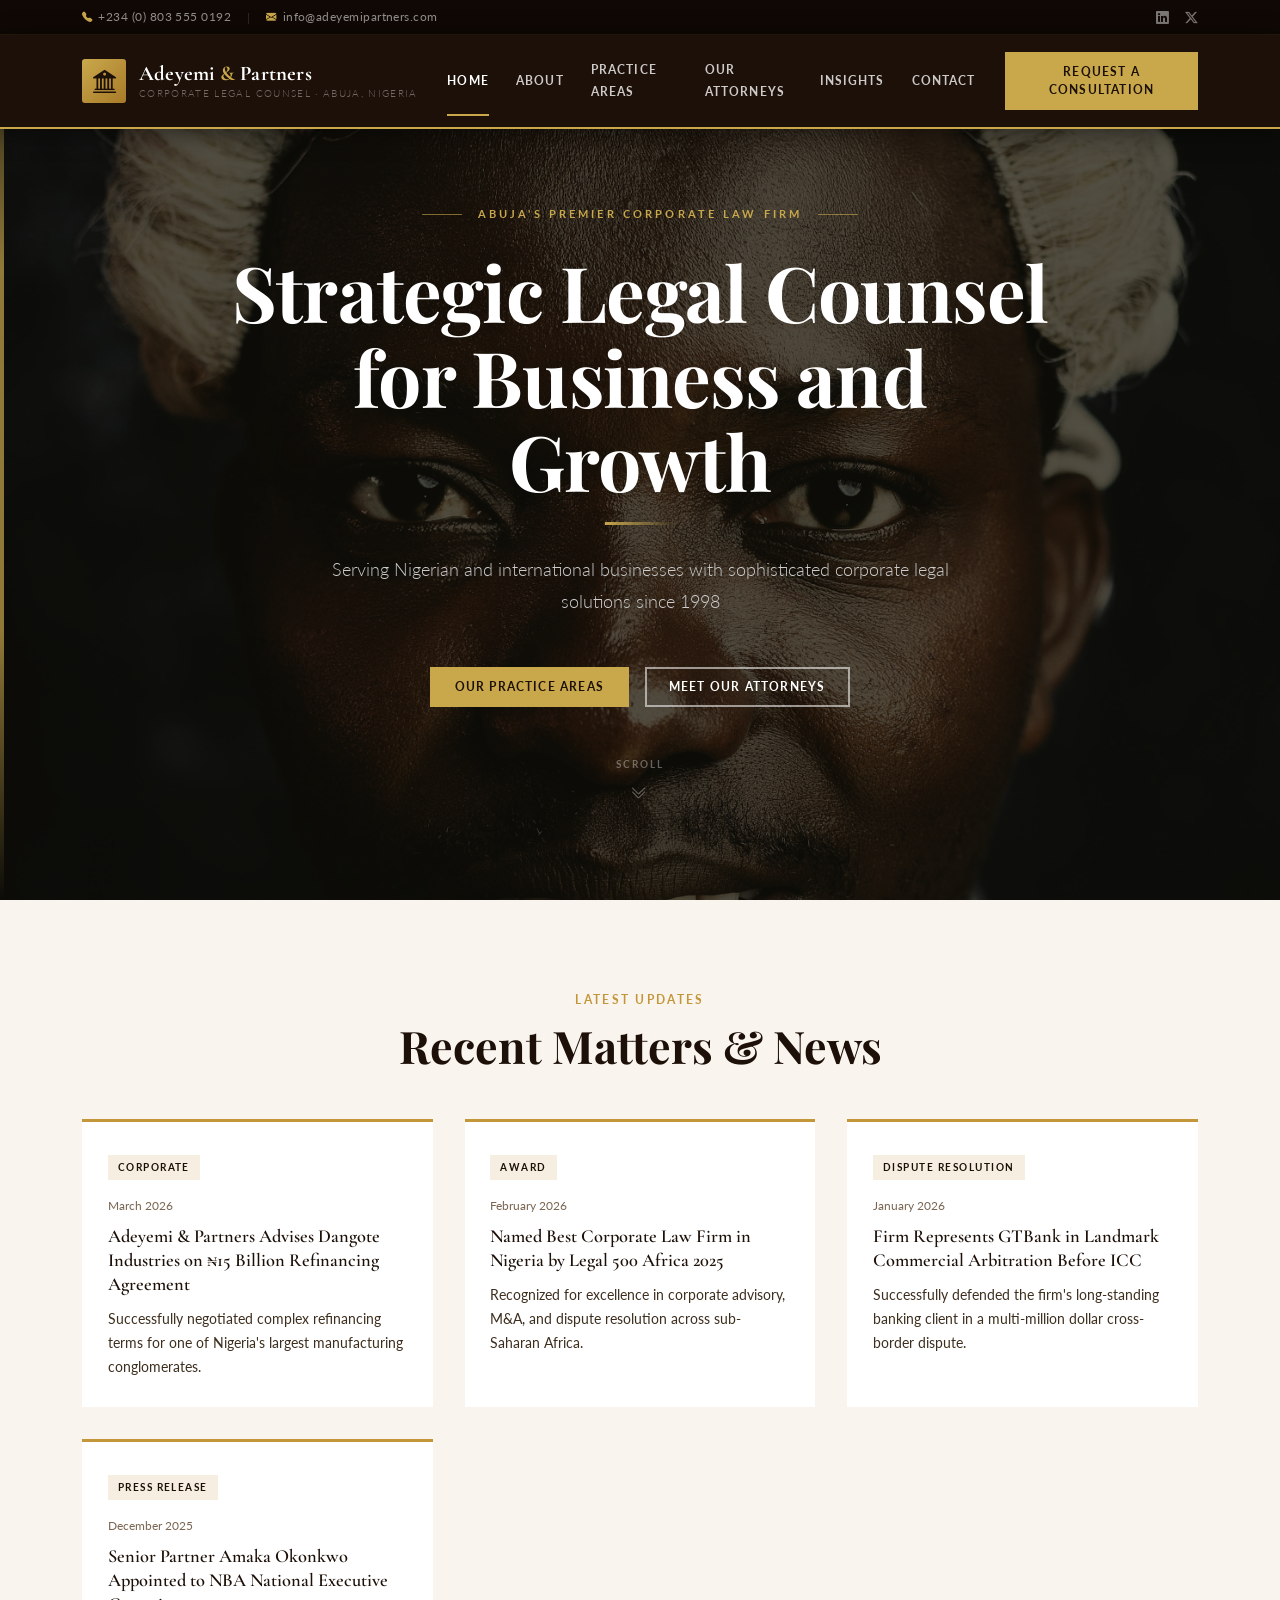
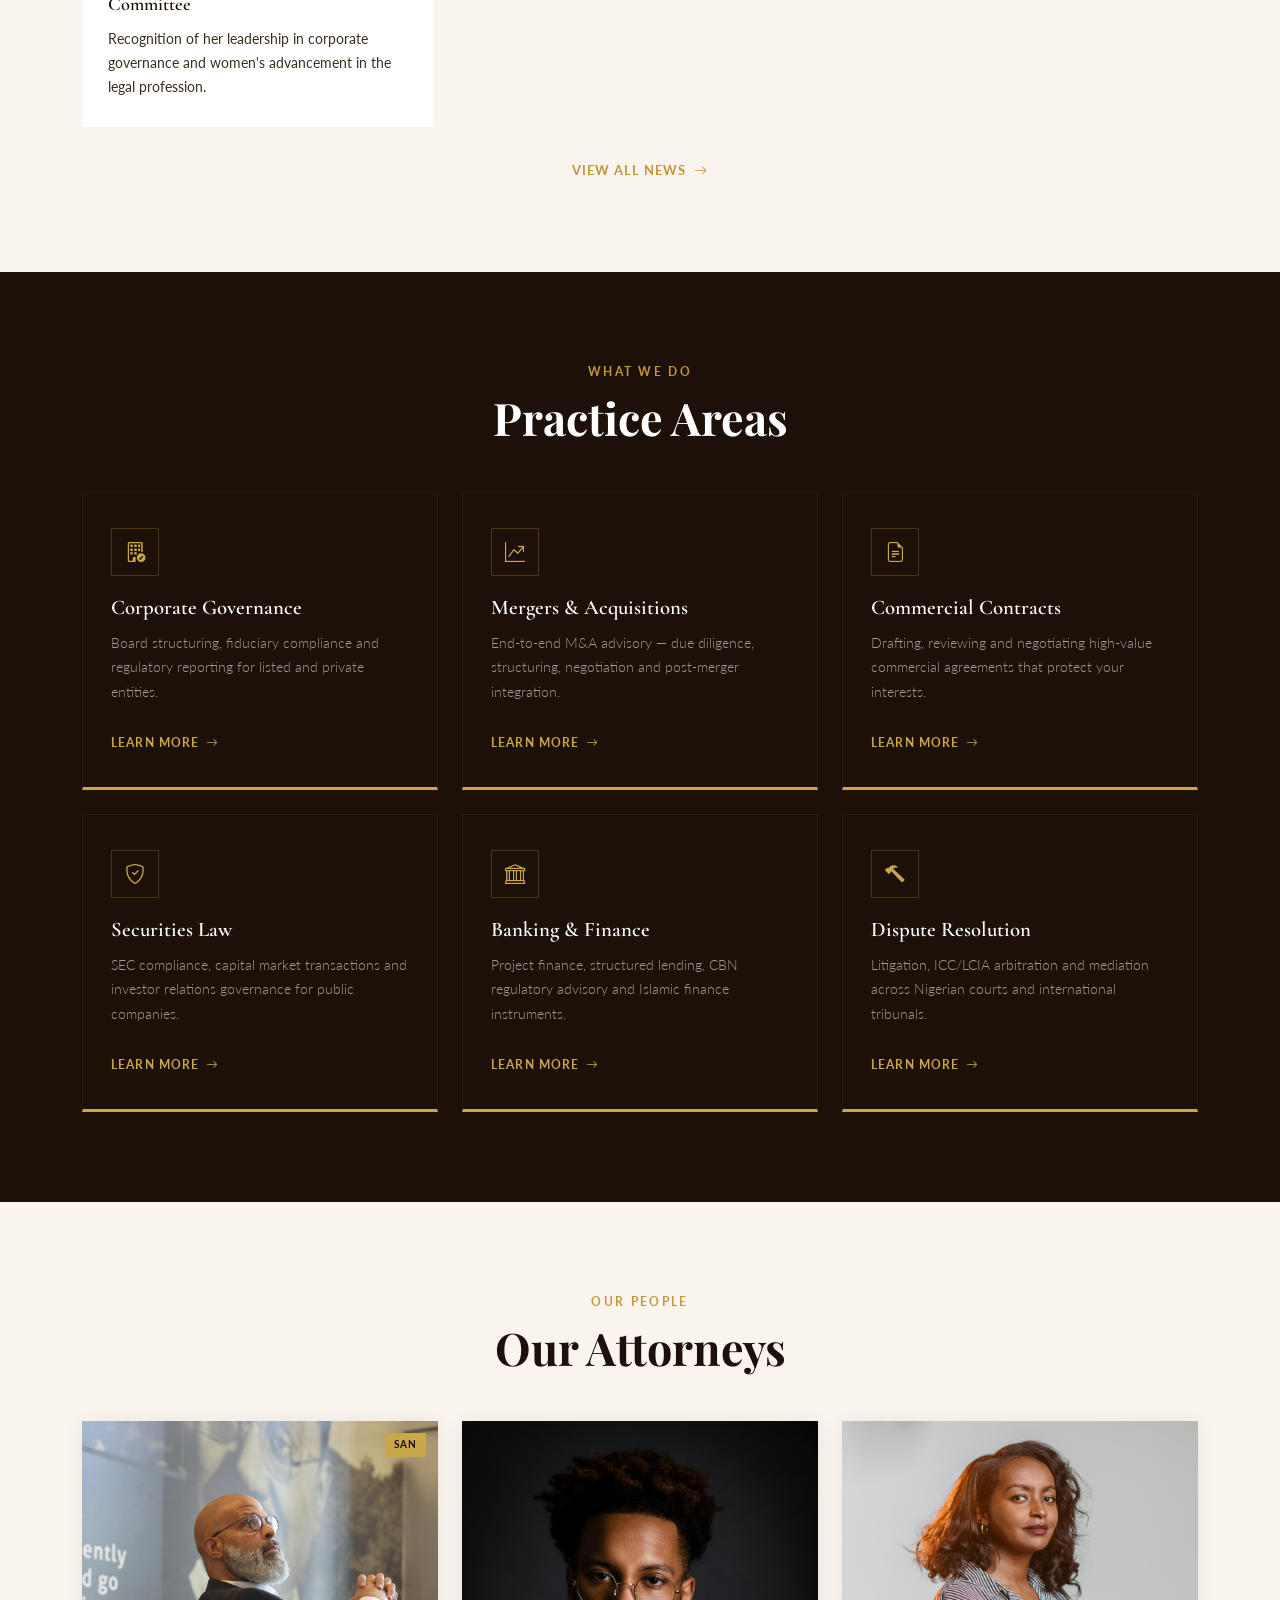
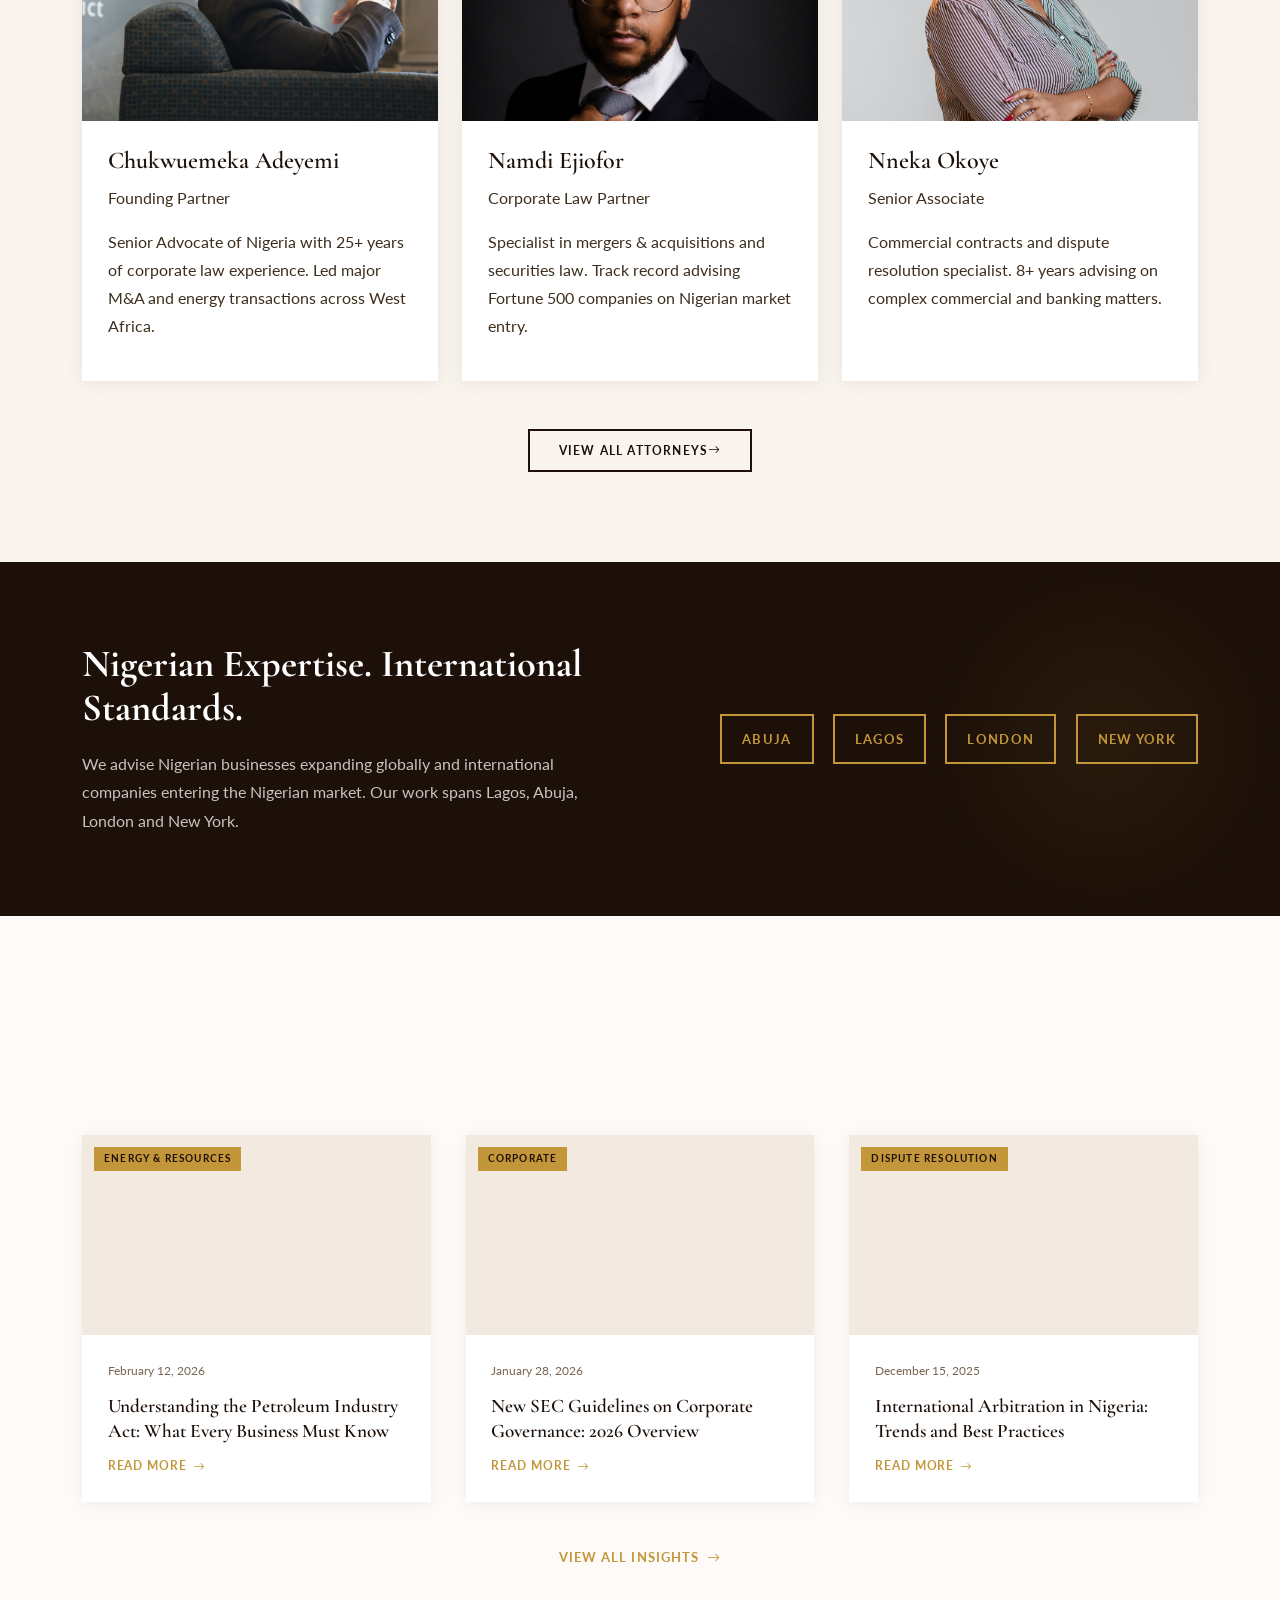
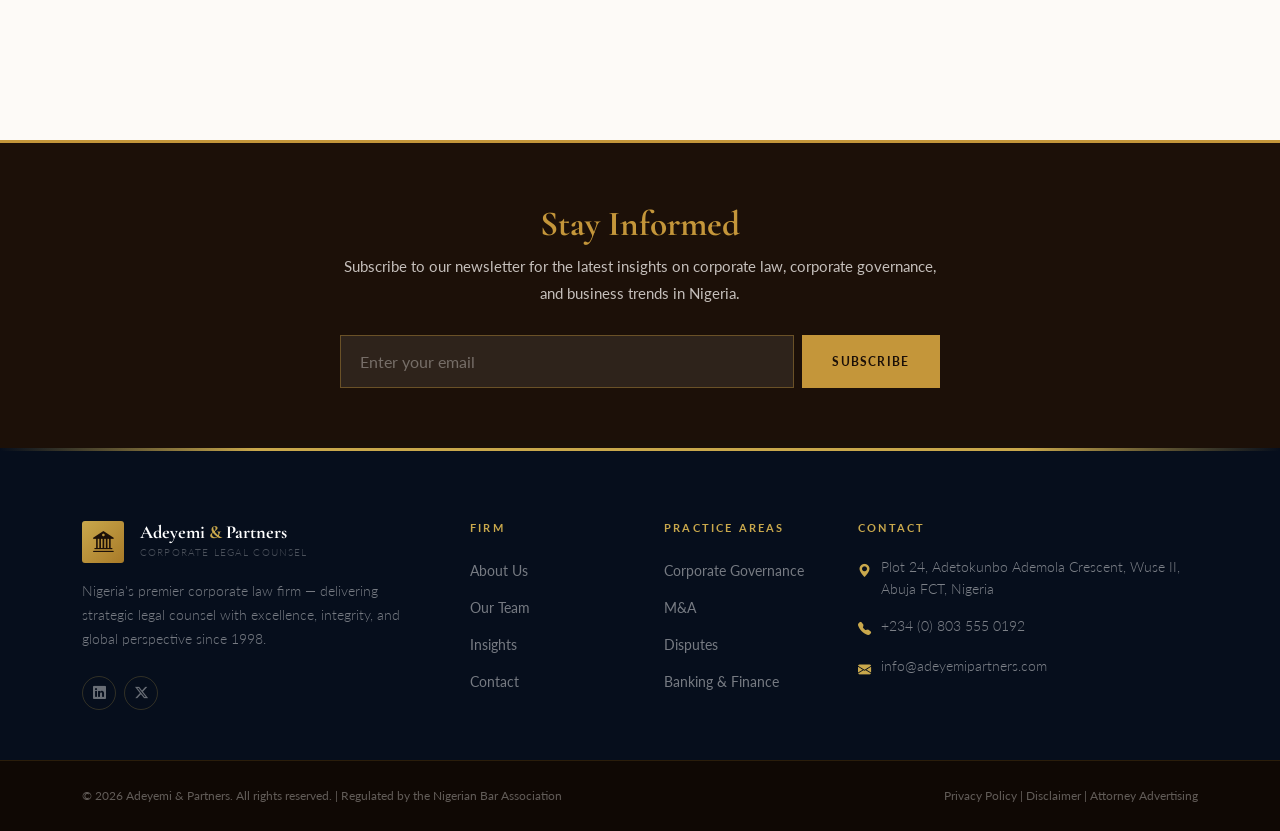
==== index.html @ 63230869 "Initial commit - Adeyemi - Partners website" ====
<!DOCTYPE html>
<html lang="en">
<head>
  <meta charset="UTF-8" />
  <meta name="viewport" content="width=device-width, initial-scale=1.0" />
  <meta name="description" content="Adeyemi & Partners — Abuja's premier corporate law firm since 1998. Expert counsel in corporate governance, M&A, securities law, banking & finance, and dispute resolution in Nigeria." />

  <!-- Open Graph -->
  <meta property="og:type" content="website" />
  <meta property="og:title" content="Adeyemi & Partners | Corporate Law Firm" />
  <meta property="og:description" content="Premier corporate legal services in Abuja, Nigeria. Trusted by local and international businesses." />
  <meta property="og:image" content="assets/og-image.jpg" />

  <title>Adeyemi & Partners | Corporate Law Firm</title>

  <!-- Google Fonts -->
  <link rel="preconnect" href="https://fonts.googleapis.com" />
  <link rel="preconnect" href="https://fonts.gstatic.com" crossorigin />
  <link href="https://fonts.googleapis.com/css2?family=Cormorant+Garamond:ital,wght@0,400;0,500;0,600;0,700;1,400&family=EB+Garamond:ital@0;1&family=Lato:wght@300;400;700&family=Playfair+Display:wght@400;700;900&display=swap" rel="stylesheet" />

  <!-- Bootstrap 5 -->
  <link href="https://cdn.jsdelivr.net/npm/bootstrap@5.3.3/dist/css/bootstrap.min.css" rel="stylesheet" integrity="sha384-QWTKZyjpPEjISv5WaRU9OFeRpok6YctnYmDr5pNlyT2bRjXh0JMhjY6hW+ALEwIH" crossorigin="anonymous" />

  <!-- Bootstrap Icons -->
  <link rel="stylesheet" href="https://cdn.jsdelivr.net/npm/bootstrap-icons@1.11.3/font/bootstrap-icons.min.css" />

  <!-- Custom CSS -->
  <link rel="stylesheet" href="css/style.css" />
</head>
<body>

  <!-- ========== SITE HEADER (fixed: topbar + navbar) ========== -->
  <header class="ap-site-header">

    <!-- TOP BAR -->
    <div class="ap-topbar">
      <div class="container">
        <div class="d-flex justify-content-between align-items-center">

          <!-- Left: contact info -->
          <div class="ap-topbar-left d-flex align-items-center gap-3">
            <a href="tel:+2348035550192" class="ap-topbar-link">
              <i class="bi bi-telephone-fill"></i>
              <span>+234 (0) 803 555 0192</span>
            </a>
            <span class="ap-topbar-sep d-none d-sm-inline">|</span>
            <a href="mailto:info@adeyemipartners.com" class="ap-topbar-link d-none d-sm-flex">
              <i class="bi bi-envelope-fill"></i>
              <span>info@adeyemipartners.com</span>
            </a>
          </div>

          <!-- Right: social icons -->
          <div class="ap-topbar-right d-flex align-items-center gap-3">
            <a href="#" class="ap-topbar-social" aria-label="LinkedIn"><i class="bi bi-linkedin"></i></a>
            <a href="#" class="ap-topbar-social" aria-label="Twitter / X"><i class="bi bi-twitter-x"></i></a>
          </div>

        </div>
      </div>
    </div><!-- /ap-topbar -->

    <!-- MAIN NAVBAR -->
    <nav class="navbar navbar-expand-lg ap-navbar-main" aria-label="Primary navigation">
      <div class="container">

        <!-- Brand / Logo -->
        <a class="navbar-brand ap-brand-main" href="index.html">
          <div class="ap-logo-icon">
            <i class="bi bi-bank2"></i>
          </div>
          <div class="ap-logo-text">
            <span class="ap-logo-name">Adeyemi <span class="ap-logo-amp">&</span> Partners</span>
            <span class="ap-logo-tagline">Corporate Legal Counsel · Abuja, Nigeria</span>
          </div>
        </a>

        <!-- Mobile toggler -->
        <button class="navbar-toggler ap-toggler" type="button"
                data-bs-toggle="collapse" data-bs-target="#mainNav"
                aria-controls="mainNav" aria-expanded="false" aria-label="Toggle navigation">
          <i class="bi bi-list"></i>
        </button>

        <!-- Nav links -->
        <div class="collapse navbar-collapse" id="mainNav">
          <ul class="navbar-nav ms-auto align-items-lg-center">
            <li class="nav-item">
              <a class="nav-link ap-nav-link active" href="index.html">Home</a>
            </li>
            <li class="nav-item">
              <a class="nav-link ap-nav-link" href="about.html">About</a>
            </li>
            <li class="nav-item">
              <a class="nav-link ap-nav-link" href="practice-areas.html">Practice Areas</a>
            </li>
            <li class="nav-item">
              <a class="nav-link ap-nav-link" href="attorneys.html">Our Attorneys</a>
            </li>
            <li class="nav-item">
              <a class="nav-link ap-nav-link" href="insights.html">Insights</a>
            </li>
            <li class="nav-item">
              <a class="nav-link ap-nav-link" href="contact.html">Contact</a>
            </li>
            <li class="nav-item ms-lg-3 mt-3 mt-lg-0">
              <a class="btn ap-hero-btn-gold px-4" href="contact.html">Request a Consultation</a>
            </li>
          </ul>
        </div>

      </div>
    </nav><!-- /ap-navbar-main -->

  </header><!-- /ap-site-header -->


  <!-- ========== SECTION 1: HERO ========== -->
  <section class="ap-hero-v2" aria-label="Hero">
    <div class="ap-hero-v2-bg" style="background-image: url('assets/melvin-ankrah-H5RDTai4EwM-unsplash.jpg');"></div>
    <div class="ap-hero-v2-overlay"></div>
    <div class="ap-hero-v2-rule"></div>

    <div class="container ap-hero-v2-content text-center position-relative">

      <p class="ap-hero-v2-eyebrow">
        <span class="ap-eyebrow-line"></span>
        Abuja's Premier Corporate Law Firm
        <span class="ap-eyebrow-line"></span>
      </p>

      <h1 class="ap-hero-v2-title">Strategic Legal Counsel for Business and Growth</h1>

      <div class="ap-hero-v2-title-rule"></div>

      <p class="ap-hero-v2-sub">
        Serving Nigerian and international businesses with sophisticated corporate legal solutions since 1998
      </p>

      <div class="d-flex flex-wrap justify-content-center gap-3 mt-5">
        <a href="practice-areas.html" class="btn ap-hero-btn-gold btn-lg">
          Our Practice Areas
        </a>
        <a href="attorneys.html" class="btn ap-hero-btn-outline btn-lg">
          Meet Our Attorneys
        </a>
      </div>

      <div class="ap-hero-scroll-hint mt-5">
        <span>Scroll</span>
        <i class="bi bi-chevron-double-down"></i>
      </div>

    </div>
  </section>


  <!-- ========== SECTION 2: RECENT MATTERS & NEWS ========== -->
  <section class="ap-news-section" aria-label="Recent matters and news">
    <div class="container">
      <div class="text-center mb-5">
        <p class="ap-section-label">Latest Updates</p>
        <h2 class="ap-section-title-display">Recent Matters & News</h2>
      </div>

      <div class="ap-news-grid">
        <!-- News Item 1 -->
        <div class="ap-news-card">
          <span class="ap-news-tag">Corporate</span>
          <p class="ap-news-date">March 2026</p>
          <h3 class="ap-news-title">Adeyemi & Partners Advises Dangote Industries on ₦15 Billion Refinancing Agreement</h3>
          <p class="ap-news-excerpt">Successfully negotiated complex refinancing terms for one of Nigeria's largest manufacturing conglomerates.</p>
        </div>

        <!-- News Item 2 -->
        <div class="ap-news-card">
          <span class="ap-news-tag">Award</span>
          <p class="ap-news-date">February 2026</p>
          <h3 class="ap-news-title">Named Best Corporate Law Firm in Nigeria by Legal 500 Africa 2025</h3>
          <p class="ap-news-excerpt">Recognized for excellence in corporate advisory, M&A, and dispute resolution across sub-Saharan Africa.</p>
        </div>

        <!-- News Item 3 -->
        <div class="ap-news-card">
          <span class="ap-news-tag">Dispute Resolution</span>
          <p class="ap-news-date">January 2026</p>
          <h3 class="ap-news-title">Firm Represents GTBank in Landmark Commercial Arbitration Before ICC</h3>
          <p class="ap-news-excerpt">Successfully defended the firm's long-standing banking client in a multi-million dollar cross-border dispute.</p>
        </div>

        <!-- News Item 4 -->
        <div class="ap-news-card">
          <span class="ap-news-tag">Press Release</span>
          <p class="ap-news-date">December 2025</p>
          <h3 class="ap-news-title">Senior Partner Amaka Okonkwo Appointed to NBA National Executive Committee</h3>
          <p class="ap-news-excerpt">Recognition of her leadership in corporate governance and women's advancement in the legal profession.</p>
        </div>
      </div>

      <div class="ap-news-view-all">
        <a href="insights.html" class="ap-news-view-all-link">View All News <i class="bi bi-arrow-right"></i></a>
      </div>
    </div>
  </section>


  <!-- ========== SECTION 3: PRACTICE AREAS ========== -->
  <section class="ap-section ap-bg-darkness" id="practice-areas" style="background-color: #1C1008; padding: 90px 0;">
    <div class="container">
      <div class="text-center mb-5">
        <p class="ap-section-label" style="color: var(--ap-gold);">What We Do</p>
        <h2 class="ap-section-title-display" style="color: #ffffff;">Practice Areas</h2>
      </div>

      <div class="row g-4">

        <div class="col-md-6 col-lg-4">
          <div class="ap-pa-card">
            <span class="ap-pa-icon"><i class="bi bi-building-check"></i></span>
            <h3 class="ap-pa-title">Corporate Governance</h3>
            <p class="ap-pa-desc">Board structuring, fiduciary compliance and regulatory reporting for listed and private entities.</p>
            <a href="practice-areas.html" class="ap-pa-link">Learn More <i class="bi bi-arrow-right"></i></a>
          </div>
        </div>

        <div class="col-md-6 col-lg-4">
          <div class="ap-pa-card">
            <span class="ap-pa-icon"><i class="bi bi-graph-up-arrow"></i></span>
            <h3 class="ap-pa-title">Mergers & Acquisitions</h3>
            <p class="ap-pa-desc">End-to-end M&A advisory — due diligence, structuring, negotiation and post-merger integration.</p>
            <a href="practice-areas.html" class="ap-pa-link">Learn More <i class="bi bi-arrow-right"></i></a>
          </div>
        </div>

        <div class="col-md-6 col-lg-4">
          <div class="ap-pa-card">
            <span class="ap-pa-icon"><i class="bi bi-file-earmark-text"></i></span>
            <h3 class="ap-pa-title">Commercial Contracts</h3>
            <p class="ap-pa-desc">Drafting, reviewing and negotiating high-value commercial agreements that protect your interests.</p>
            <a href="practice-areas.html" class="ap-pa-link">Learn More <i class="bi bi-arrow-right"></i></a>
          </div>
        </div>

        <div class="col-md-6 col-lg-4">
          <div class="ap-pa-card">
            <span class="ap-pa-icon"><i class="bi bi-shield-check"></i></span>
            <h3 class="ap-pa-title">Securities Law</h3>
            <p class="ap-pa-desc">SEC compliance, capital market transactions and investor relations governance for public companies.</p>
            <a href="practice-areas.html" class="ap-pa-link">Learn More <i class="bi bi-arrow-right"></i></a>
          </div>
        </div>

        <div class="col-md-6 col-lg-4">
          <div class="ap-pa-card">
            <span class="ap-pa-icon"><i class="bi bi-bank"></i></span>
            <h3 class="ap-pa-title">Banking & Finance</h3>
            <p class="ap-pa-desc">Project finance, structured lending, CBN regulatory advisory and Islamic finance instruments.</p>
            <a href="practice-areas.html" class="ap-pa-link">Learn More <i class="bi bi-arrow-right"></i></a>
          </div>
        </div>

        <div class="col-md-6 col-lg-4">
          <div class="ap-pa-card">
            <span class="ap-pa-icon"><i class="bi bi-hammer"></i></span>
            <h3 class="ap-pa-title">Dispute Resolution</h3>
            <p class="ap-pa-desc">Litigation, ICC/LCIA arbitration and mediation across Nigerian courts and international tribunals.</p>
            <a href="practice-areas.html" class="ap-pa-link">Learn More <i class="bi bi-arrow-right"></i></a>
          </div>
        </div>

      </div>
    </div>
  </section>


  <!-- ========== SECTION 4: FEATURED ATTORNEYS ========== -->
  <section class="ap-section ap-bg-parchment" id="attorneys">
    <div class="container">
      <div class="text-center mb-5">
        <p class="ap-section-label">Our People</p>
        <h2 class="ap-section-title-display">Our Attorneys</h2>
      </div>

      <div class="row g-4 justify-content-center mb-5">

        <!-- Attorney 1 -->
        <div class="col-md-6 col-lg-4">
          <div class="ap-atty-card">
            <div class="ap-atty-img-wrap">
              <img src="assets/shawn-gauthney-RxkP0Z-3nG0-unsplash.jpg" alt="Chukwuemeka Adeyemi SAN" class="ap-atty-img" />
              <div class="ap-atty-overlay">
                <div class="ap-atty-social">
                  <a href="#" aria-label="LinkedIn"><i class="bi bi-linkedin"></i></a>
                  <a href="contact.html" aria-label="Contact"><i class="bi bi-envelope-fill"></i></a>
                </div>
              </div>
              <div class="ap-atty-badge">SAN</div>
            </div>
            <div class="ap-team-body" style="padding: 1.6rem;">
              <h4 class="ap-atty-card-name">Chukwuemeka Adeyemi</h4>
              <p class="ap-atty-card-title">Founding Partner</p>
              <p class="ap-atty-card-bio">Senior Advocate of Nigeria with 25+ years of corporate law experience. Led major M&A and energy transactions across West Africa.</p>
            </div>
          </div>
        </div>

        <!-- Attorney 2 -->
        <div class="col-md-6 col-lg-4">
          <div class="ap-atty-card">
            <div class="ap-atty-img-wrap">
              <img src="assets/dellon-thomas-uVduOMRIHHg-unsplash.jpg" alt="Namdi Ejiofor" class="ap-atty-img" />
              <div class="ap-atty-overlay">
                <div class="ap-atty-social">
                  <a href="#" aria-label="LinkedIn"><i class="bi bi-linkedin"></i></a>
                  <a href="contact.html" aria-label="Contact"><i class="bi bi-envelope-fill"></i></a>
                </div>
              </div>
            </div>
            <div class="ap-team-body" style="padding: 1.6rem;">
              <h4 class="ap-atty-card-name">Namdi Ejiofor</h4>
              <p class="ap-atty-card-title">Corporate Law Partner</p>
              <p class="ap-atty-card-bio">Specialist in mergers & acquisitions and securities law. Track record advising Fortune 500 companies on Nigerian market entry.</p>
            </div>
          </div>
        </div>

        <!-- Attorney 3 -->
        <div class="col-md-6 col-lg-4">
          <div class="ap-atty-card">
            <div class="ap-atty-img-wrap">
              <img src="assets/abenezer-shewaga-xc5gojDaxW8-unsplash.jpg" alt="Nneka Okoye" class="ap-atty-img" />
              <div class="ap-atty-overlay">
                <div class="ap-atty-social">
                  <a href="#" aria-label="LinkedIn"><i class="bi bi-linkedin"></i></a>
                  <a href="contact.html" aria-label="Contact"><i class="bi bi-envelope-fill"></i></a>
                </div>
              </div>
            </div>
            <div class="ap-team-body" style="padding: 1.6rem;">
              <h4 class="ap-atty-card-name">Nneka Okoye</h4>
              <p class="ap-atty-card-title">Senior Associate</p>
              <p class="ap-atty-card-bio">Commercial contracts and dispute resolution specialist. 8+ years advising on complex commercial and banking matters.</p>
            </div>
          </div>
        </div>

      </div>

      <div class="text-center">
        <a href="attorneys.html" class="btn ap-btn-outline-navy">View All Attorneys <i class="bi bi-arrow-right"></i></a>
      </div>
    </div>
  </section>


  <!-- ========== SECTION 5: GLOBAL REACH ========== -->
  <section class="ap-global-reach" aria-label="Global reach and expertise">
    <div class="container">
      <div class="ap-global-reach-row">
        <div class="ap-global-reach-left">
          <h2>Nigerian Expertise. International Standards.</h2>
          <p>We advise Nigerian businesses expanding globally and international companies entering the Nigerian market. Our work spans Lagos, Abuja, London and New York.</p>
        </div>
        <div class="ap-global-reach-right">
          <span class="ap-location-tag">Abuja</span>
          <span class="ap-location-tag">Lagos</span>
          <span class="ap-location-tag">London</span>
          <span class="ap-location-tag">New York</span>
        </div>
      </div>
    </div>
  </section>


  <!-- ========== SECTION 6: LATEST INSIGHTS ========== -->
  <section class="ap-insights-section" aria-label="Latest insights and articles">
    <div class="container">
      <div class="text-center mb-5">
        <p class="ap-section-label">Thought Leadership</p>
        <h2 class="ap-section-title-display">Latest Insights</h2>
      </div>

      <div class="ap-insights-grid">
        <!-- Insight 1 -->
        <div class="ap-insight-card">
          <div class="ap-insight-card-img">
            <img src="assets/vitaly-gariev-B2KDx5TejHI-unsplash.jpg" alt="Petroleum Industry Act" />
            <span class="ap-insight-card-cat">Energy & Resources</span>
          </div>
          <div class="ap-insight-card-body">
            <div class="ap-insight-card-meta">
              <span>February 12, 2026</span>
            </div>
            <h4 class="ap-insight-card-title">Understanding the Petroleum Industry Act: What Every Business Must Know</h4>
            <a href="insights.html" class="ap-insight-read-link">Read More <i class="bi bi-arrow-right"></i></a>
          </div>
        </div>

        <!-- Insight 2 -->
        <div class="ap-insight-card">
          <div class="ap-insight-card-img">
            <img src="assets/the-jopwell-collection-Y4uoL2SIGUQ-unsplash.jpg" alt="SEC governance" />
            <span class="ap-insight-card-cat">Corporate</span>
          </div>
          <div class="ap-insight-card-body">
            <div class="ap-insight-card-meta">
              <span>January 28, 2026</span>
            </div>
            <h4 class="ap-insight-card-title">New SEC Guidelines on Corporate Governance: 2026 Overview</h4>
            <a href="insights.html" class="ap-insight-read-link">Read More <i class="bi bi-arrow-right"></i></a>
          </div>
        </div>

        <!-- Insight 3 -->
        <div class="ap-insight-card">
          <div class="ap-insight-card-img">
            <img src="assets/christina-wocintechchat-com-m-jzonFmreWok-unsplash.jpg" alt="Arbitration" />
            <span class="ap-insight-card-cat">Dispute Resolution</span>
          </div>
          <div class="ap-insight-card-body">
            <div class="ap-insight-card-meta">
              <span>December 15, 2025</span>
            </div>
            <h4 class="ap-insight-card-title">International Arbitration in Nigeria: Trends and Best Practices</h4>
            <a href="insights.html" class="ap-insight-read-link">Read More <i class="bi bi-arrow-right"></i></a>
          </div>
        </div>
      </div>

      <div class="ap-insights-view-all">
        <a href="insights.html" class="ap-insights-view-all-link">View All Insights <i class="bi bi-arrow-right"></i></a>
      </div>
    </div>
  </section>


  <!-- ========== NEWSLETTER SECTION ========== -->
  <section class="ap-newsletter-box">
    <div class="container">
      <div class="ap-newsletter-content">
        <h2 class="ap-newsletter-heading">Stay Informed</h2>
        <p class="ap-newsletter-desc">Subscribe to our newsletter for the latest insights on corporate law, corporate governance, and business trends in Nigeria.</p>
        <form class="ap-newsletter-form">
          <input type="email" placeholder="Enter your email" required />
          <button type="submit">Subscribe</button>
        </form>
      </div>
    </div>
  </section>


  <!-- ========== FOOTER ========== -->
  <footer class="ap-footer-v2">

    <div class="ap-footer-gold-rule"></div>

    <div class="ap-footer-main">
      <div class="container">
        <div class="row g-5">

          <!-- Col 1: Firm identity -->
          <div class="col-lg-4">
            <div class="d-flex align-items-center gap-3 mb-3">
              <div class="ap-footer-logo-icon">
                <i class="bi bi-bank2"></i>
              </div>
              <div>
                <p class="ap-footer-firm-name mb-0">Adeyemi <span class="ap-logo-amp">&</span> Partners</p>
                <p class="ap-footer-firm-sub mb-0">Corporate Legal Counsel</p>
              </div>
            </div>
            <p class="ap-footer-blurb">Nigeria's premier corporate law firm — delivering strategic legal counsel with excellence, integrity, and global perspective since 1998.</p>
            <div class="d-flex gap-2 mt-4">
              <a href="#" class="ap-footer-social-link" aria-label="LinkedIn"><i class="bi bi-linkedin"></i></a>
              <a href="#" class="ap-footer-social-link" aria-label="Twitter/X"><i class="bi bi-twitter-x"></i></a>
            </div>
          </div>

          <!-- Col 2: Firm Links -->
          <div class="col-sm-6 col-lg-2">
            <h6 class="ap-footer-col-heading">Firm</h6>
            <ul class="ap-footer-nav">
              <li><a href="about.html">About Us</a></li>
              <li><a href="attorneys.html">Our Team</a></li>
              <li><a href="insights.html">Insights</a></li>
              <li><a href="contact.html">Contact</a></li>
            </ul>
          </div>

          <!-- Col 3: Practice Areas -->
          <div class="col-sm-6 col-lg-2">
            <h6 class="ap-footer-col-heading">Practice Areas</h6>
            <ul class="ap-footer-nav">
              <li><a href="practice-areas.html">Corporate Governance</a></li>
              <li><a href="practice-areas.html">M&A</a></li>
              <li><a href="practice-areas.html">Disputes</a></li>
              <li><a href="practice-areas.html">Banking & Finance</a></li>
            </ul>
          </div>

          <!-- Col 4: Contact -->
          <div class="col-lg-4">
            <h6 class="ap-footer-col-heading">Contact</h6>
            <address class="ap-footer-address">
              <div class="ap-footer-addr-row">
                <i class="bi bi-geo-alt-fill"></i>
                <span>Plot 24, Adetokunbo Ademola Crescent, Wuse II, Abuja FCT, Nigeria</span>
              </div>
              <div class="ap-footer-addr-row">
                <i class="bi bi-telephone-fill"></i>
                <span><a href="tel:+2348035550192">+234 (0) 803 555 0192</a></span>
              </div>
              <div class="ap-footer-addr-row">
                <i class="bi bi-envelope-fill"></i>
                <span><a href="mailto:info@adeyemipartners.com">info@adeyemipartners.com</a></span>
              </div>
            </address>
          </div>

        </div>
      </div>
    </div>

    <!-- Copyright bar -->
    <div class="ap-footer-copy-bar" style="background-color: #0f0804; border-top: 1px solid rgba(196, 150, 58, 0.15); padding: 1.5rem 0;">
      <div class="container">
        <div class="d-flex flex-wrap justify-content-between align-items-center gap-2">
          <p class="mb-0 ap-footer-copy">&copy; 2026 Adeyemi & Partners. All rights reserved. | Regulated by the Nigerian Bar Association</p>
          <p class="mb-0 ap-footer-copy">Privacy Policy | Disclaimer | Attorney Advertising</p>
        </div>
      </div>
    </div>

  </footer>

  <!-- Scroll to top -->
  <button class="ap-scroll-top" id="scrollTop" aria-label="Scroll to top">
    <i class="bi bi-arrow-up"></i>
  </button>

  <!-- Bootstrap JS -->
  <script src="https://cdn.jsdelivr.net/npm/bootstrap@5.3.3/dist/js/bootstrap.bundle.min.js" integrity="sha384-YvpcrYf0tY3lHB60NNkmXc4s9bIOgUxi8T/jzmQ+N53/mBnhZ8SIBzf3XGdYkpZ" crossorigin="anonymous"></script>
  <script>
    (function () {
      var btn = document.getElementById('scrollTop');
      window.addEventListener('scroll', function () {
        btn.classList.toggle('ap-scroll-visible', window.scrollY > 300);
      }, { passive: true });
      btn.addEventListener('click', function () {
        window.scrollTo({ top: 0, behavior: 'smooth' });
      });
    })();

    // Reveal on scroll
    (function () {
      var revealEls = document.querySelectorAll(
        '.ap-section-title-display, .ap-section-title-md, .ap-section-label, .ap-card, .ap-atty-card, .ap-img-frame, .ap-stat-item'
      );
      var observer = new IntersectionObserver(function (entries) {
        entries.forEach(function (entry) {
          if (entry.isIntersecting) {
            entry.target.classList.add('is-visible');
            observer.unobserve(entry.target);
          }
        });
      }, { threshold: 0.12 });
      revealEls.forEach(function (el) {
        if (el.getBoundingClientRect().top > window.innerHeight * 0.9) {
          el.classList.add('ap-reveal');
          observer.observe(el);
        }
      });
    })();
  </script>
</body>
</html>
---- css/style.css ----
/* ===================================================
   ADEYEMI & PARTNERS — GLOBAL STYLESHEET
   Color Palette:
     Deep Walnut (primary dark): #1C1008
     Warm Gold (accent):         #C4963A
     Parchment (light bg):       #F9F4EE
     Warm Cream (alternates):    #F2EAE0
     Soft White:                 #FDFAF7
     Body text:                  #3D2E1E
     Muted text:                 #7A6652
=================================================== */

html {
  scroll-behavior: smooth;
}

/* ---- CUSTOM PROPERTIES ---- */
:root {
  /* Warm palette (project-wide) */
  --ap-walnut:     #1C1008;
  --ap-gold:       #C4963A;
  --ap-parchment:  #F9F4EE;
  --ap-cream:      #F2EAE0;
  --ap-soft-white: #FDFAF7;
  --ap-body-text:  #3D2E1E;
  --ap-muted:      #7A6652;
  --ap-gold-light: #d4aa55;

  /* Warm espresso palette (header + hero) */
  --ap-navy:        #1C1008;
  --ap-navy-mid:    #1a0f04;
  --ap-navy-light:  #3d2e1e;
  --ap-hero-gold:   #c9a84c;
  --ap-hero-gold-h: #dbb95a;
  --ap-topbar-bg:   #0f0804;

  /* Typography */
  --font-heading:  'Cormorant Garamond', Georgia, serif;
  --font-body:     'Lato', Arial, sans-serif;
  --font-quote:    'EB Garamond', Georgia, serif;
  --font-display:  'Playfair Display', Georgia, serif;
}

/* ---- RESET & BASE ---- */
*, *::before, *::after { box-sizing: border-box; }

html {
  scroll-behavior: smooth;
}

body {
  font-family: var(--font-body);
  font-weight: 400;
  color: var(--ap-body-text);
  background-color: var(--ap-soft-white);
  line-height: 1.75;
  font-size: 1rem;
  -webkit-font-smoothing: antialiased;
}

h1, h2, h3, h4, h5, h6 {
  font-family: var(--font-heading);
  color: var(--ap-walnut);
  line-height: 1.2;
  font-weight: 600;
}

p { margin-bottom: 1rem; }
a { text-decoration: none; }

img { max-width: 100%; height: auto; display: block; }

/* ---- BACKGROUND SECTIONS ---- */
.ap-bg-parchment { background-color: var(--ap-parchment); }
.ap-bg-cream     { background-color: var(--ap-cream); }
.ap-bg-dark      { background-color: var(--ap-walnut); }
.ap-bg-soft      { background-color: var(--ap-soft-white); }

/* ---- SECTION SPACING ---- */
.ap-section { padding: 90px 0; }
.mb-6 { margin-bottom: 5rem; }

/* =======================================
   SITE HEADER — fixed wrapper
======================================= */
.ap-site-header {
  position: fixed;
  top: 0;
  left: 0;
  right: 0;
  z-index: 1040;
}

/* =======================================
   TOP BAR
======================================= */
.ap-topbar {
  background-color: var(--ap-topbar-bg);
  border-bottom: 1px solid rgba(201, 168, 76, 0.12);
  padding: 6px 0;
}

.ap-topbar-link {
  display: inline-flex;
  align-items: center;
  gap: 6px;
  font-family: var(--font-body);
  font-size: 0.72rem;
  font-weight: 400;
  letter-spacing: 0.04em;
  color: rgba(255, 255, 255, 0.55);
  text-decoration: none;
  transition: color 0.2s;
}

.ap-topbar-link i {
  font-size: 0.65rem;
  color: var(--ap-hero-gold);
}

.ap-topbar-link:hover { color: var(--ap-hero-gold); }

.ap-topbar-sep {
  color: rgba(255, 255, 255, 0.15);
  font-size: 0.75rem;
}

.ap-topbar-social {
  color: rgba(255, 255, 255, 0.45);
  font-size: 0.8rem;
  text-decoration: none;
  transition: color 0.2s, transform 0.2s;
  display: inline-flex;
  align-items: center;
}

.ap-topbar-social:hover {
  color: var(--ap-hero-gold);
  transform: translateY(-1px);
}

/* =======================================
   MAIN NAVBAR
======================================= */
.ap-navbar-main {
  background-color: var(--ap-navy);
  padding: 0;
  border-bottom: 2px solid var(--ap-hero-gold);
  box-shadow: 0 4px 24px rgba(0, 0, 0, 0.45);
}

/* Brand */
.ap-brand-main {
  display: flex;
  align-items: center;
  gap: 13px;
  padding: 14px 0;
  text-decoration: none;
}

.ap-logo-icon {
  width: 44px;
  height: 44px;
  background: linear-gradient(135deg, var(--ap-hero-gold), #a87a28);
  border-radius: 3px;
  display: flex;
  align-items: center;
  justify-content: center;
  flex-shrink: 0;
}

.ap-logo-icon i {
  font-size: 1.45rem;
  color: var(--ap-navy);
}

.ap-logo-text {
  display: flex;
  flex-direction: column;
  line-height: 1;
}

.ap-logo-name {
  font-family: var(--font-heading);
  font-size: 1.3rem;
  font-weight: 700;
  color: #ffffff;
  letter-spacing: 0.01em;
}

.ap-logo-amp {
  color: var(--ap-hero-gold);
}

.ap-logo-tagline {
  font-family: var(--font-body);
  font-size: 0.6rem;
  font-weight: 300;
  letter-spacing: 0.14em;
  text-transform: uppercase;
  color: rgba(255, 255, 255, 0.38);
  margin-top: 5px;
}

/* Nav links */
.ap-nav-link {
  font-family: var(--font-body);
  font-size: 0.78rem;
  font-weight: 700;
  letter-spacing: 0.09em;
  text-transform: uppercase;
  color: rgba(255, 255, 255, 0.78) !important;
  padding: 1.5rem 0.85rem !important;
  position: relative;
  transition: color 0.22s;
}

.ap-nav-link::after {
  content: '';
  position: absolute;
  bottom: 0;
  left: 0.85rem;
  right: 0.85rem;
  height: 2px;
  background-color: var(--ap-hero-gold);
  transform: scaleX(0);
  transform-origin: left;
  transition: transform 0.25s ease;
}

.ap-nav-link:hover,
.ap-nav-link.active {
  color: #ffffff !important;
}

.ap-nav-link:hover::after,
.ap-nav-link.active::after {
  transform: scaleX(1);
}

/* Consultation button in navbar */
.ap-hero-btn-gold {
  background-color: var(--ap-hero-gold);
  color: var(--ap-navy) !important;
  font-family: var(--font-body);
  font-size: 0.75rem;
  font-weight: 700;
  letter-spacing: 0.1em;
  text-transform: uppercase;
  border: 2px solid var(--ap-hero-gold);
  border-radius: 0;
  padding: 0.55rem 1.4rem;
  transition: background-color 0.22s, border-color 0.22s, box-shadow 0.22s;
  text-decoration: none;
  display: inline-flex;
  align-items: center;
}

.ap-hero-btn-gold:hover {
  background-color: var(--ap-hero-gold-h);
  border-color: var(--ap-hero-gold-h);
  color: var(--ap-navy) !important;
  box-shadow: 0 4px 18px rgba(201, 168, 76, 0.35);
}

/* Mobile toggler */
.ap-toggler {
  background: none;
  border: 1px solid rgba(201, 168, 76, 0.4);
  border-radius: 3px;
  padding: 6px 10px;
  color: #fff;
  font-size: 1.4rem;
  line-height: 1;
}

.ap-toggler:focus { box-shadow: none; }
.ap-toggler i { display: block; }

/* Navbar old classes — keep for other pages */
.ap-navbar {
  background-color: var(--ap-navy);
  padding: 0.75rem 0;
  border-bottom: 2px solid var(--ap-hero-gold);
}

.ap-brand {
  display: flex;
  flex-direction: column;
  line-height: 1.1;
  color: var(--ap-soft-white) !important;
}

.brand-name {
  font-family: var(--font-heading);
  font-size: 1.35rem;
  font-weight: 700;
  letter-spacing: 0.02em;
  color: var(--ap-soft-white);
}

.brand-amp { color: var(--ap-hero-gold); }

.brand-tagline {
  font-family: var(--font-body);
  font-size: 0.65rem;
  font-weight: 300;
  letter-spacing: 0.12em;
  text-transform: uppercase;
  color: rgba(255,255,255,0.35);
  margin-top: 2px;
}

.ap-navbar .nav-link {
  font-family: var(--font-body);
  font-size: 0.82rem;
  font-weight: 700;
  letter-spacing: 0.08em;
  text-transform: uppercase;
  color: rgba(255, 255, 255, 0.78) !important;
  padding: 0.5rem 0.75rem !important;
  transition: color 0.25s;
}

.ap-navbar .nav-link:hover,
.ap-navbar .nav-link.active {
  color: var(--ap-hero-gold) !important;
}

.ap-navbar .navbar-toggler {
  border-color: rgba(201, 168, 76, 0.4);
}

.ap-navbar .navbar-toggler-icon {
  filter: invert(1);
}

/* =======================================
   HERO V2  (index.html)
======================================= */

/* Total header offset: topbar ~37px + navbar ~74px = ~111px */
.ap-hero-v2 {
  position: relative;
  min-height: 100vh;
  display: flex;
  align-items: center;
  justify-content: center;
  overflow: hidden;
  padding-top: 111px; /* header height */
}

/* Background image */
.ap-hero-v2-bg {
  position: absolute;
  inset: 0;
  background-image: url('https://images.unsplash.com/photo-1589829545856-d10d557cf95f?w=1600');
  background-size: cover;
  background-position: center 30%;
  background-repeat: no-repeat;
  transform: scale(1.03);
  transition: transform 8s ease;
}

/* Dark overlay */
.ap-hero-v2-overlay {
  position: absolute;
  inset: 0;
  background: rgba(0, 0, 0, 0.65);
}

/* Decorative left gold rule */
.ap-hero-v2-rule {
  position: absolute;
  left: 0;
  top: 0;
  bottom: 0;
  width: 4px;
  background: linear-gradient(to bottom, transparent 0%, var(--ap-hero-gold) 30%, var(--ap-hero-gold) 70%, transparent 100%);
  opacity: 0.7;
}

/* Content wrapper */
.ap-hero-v2-content {
  position: relative;
  z-index: 2;
  padding: 80px 15px;
  max-width: 860px;
  margin: 0 auto;
}

/* Gold uppercase eyebrow */
.ap-hero-v2-eyebrow {
  font-family: var(--font-body);
  font-size: 0.7rem;
  font-weight: 700;
  letter-spacing: 0.28em;
  text-transform: uppercase;
  color: var(--ap-hero-gold);
  display: flex;
  align-items: center;
  justify-content: center;
  gap: 16px;
  margin-bottom: 1.6rem;
}

.ap-eyebrow-line {
  display: inline-block;
  width: 40px;
  height: 1px;
  background-color: var(--ap-hero-gold);
  opacity: 0.6;
}

/* Main heading — Playfair Display */
.ap-hero-v2-title {
  font-family: var(--font-display);
  font-size: clamp(2.6rem, 6vw, 5rem);
  font-weight: 700;
  color: #ffffff;
  line-height: 1.1;
  margin-bottom: 1.2rem;
  letter-spacing: -0.01em;
}

/* Gold rule under heading */
.ap-hero-v2-title-rule {
  width: 70px;
  height: 3px;
  background: linear-gradient(to right, var(--ap-hero-gold), transparent);
  margin: 1.2rem auto 1.8rem;
}

/* Sub-paragraph */
.ap-hero-v2-sub {
  font-family: var(--font-body);
  font-size: clamp(0.95rem, 1.6vw, 1.1rem);
  font-weight: 300;
  color: #cccccc;
  line-height: 1.85;
  margin-bottom: 0;
  max-width: 680px;
  margin-left: auto;
  margin-right: auto;
}

/* Hero outline button */
.ap-hero-btn-outline {
  background: transparent;
  color: #ffffff !important;
  font-family: var(--font-body);
  font-size: 0.75rem;
  font-weight: 700;
  letter-spacing: 0.1em;
  text-transform: uppercase;
  border: 2px solid rgba(255, 255, 255, 0.55);
  border-radius: 0;
  padding: 0.55rem 1.4rem;
  display: inline-flex;
  align-items: center;
  transition: border-color 0.22s, background-color 0.22s;
  text-decoration: none;
}

.ap-hero-btn-outline:hover {
  border-color: #ffffff;
  background-color: rgba(255, 255, 255, 0.08);
  color: #ffffff !important;
}

/* Scroll hint */
.ap-hero-scroll-hint {
  display: flex;
  flex-direction: column;
  align-items: center;
  gap: 6px;
  color: rgba(255, 255, 255, 0.35);
  font-family: var(--font-body);
  font-size: 0.65rem;
  font-weight: 700;
  letter-spacing: 0.18em;
  text-transform: uppercase;
}

.ap-hero-scroll-hint i {
  font-size: 1rem;
  animation: heroScrollBounce 1.8s ease-in-out infinite;
}

@keyframes heroScrollBounce {
  0%, 100% { transform: translateY(0); opacity: 0.35; }
  50%       { transform: translateY(6px); opacity: 0.7; }
}

/* Subtle zoom-in on page load */
@media (prefers-reduced-motion: no-preference) {
  .ap-hero-v2:hover .ap-hero-v2-bg {
    transform: scale(1.06);
  }
}

/* =======================================
   BUTTONS
======================================= */
.ap-btn-primary {
  background-color: var(--ap-gold);
  color: var(--ap-walnut) !important;
  font-family: var(--font-body);
  font-size: 0.82rem;
  font-weight: 700;
  letter-spacing: 0.1em;
  text-transform: uppercase;
  border: 2px solid var(--ap-gold);
  padding: 0.6rem 1.6rem;
  border-radius: 0;
  transition: background-color 0.25s, color 0.25s, border-color 0.25s;
}

.ap-btn-primary:hover {
  background-color: var(--ap-gold-light);
  border-color: var(--ap-gold-light);
  color: var(--ap-walnut) !important;
}

.ap-btn-outline {
  background-color: transparent;
  color: var(--ap-walnut) !important;
  font-family: var(--font-body);
  font-size: 0.82rem;
  font-weight: 700;
  letter-spacing: 0.1em;
  text-transform: uppercase;
  border: 2px solid var(--ap-walnut);
  padding: 0.6rem 1.6rem;
  border-radius: 0;
  transition: background-color 0.25s, color 0.25s;
}

.ap-btn-outline:hover {
  background-color: var(--ap-walnut);
  color: var(--ap-soft-white) !important;
}

/* =======================================
   HERO — legacy (inner pages that still use ap-hero)
======================================= */
.ap-hero {
  min-height: 100vh;
  background: linear-gradient(135deg, #1C1008 0%, #1a0f04 60%, #3d2e1e 100%);
  background-image: url('../assets/hero-bg.jpg');
  background-size: cover;
  background-position: center;
  position: relative;
  padding-top: 111px; /* header height */
}

.ap-hero-overlay {
  position: absolute;
  inset: 0;
  background: rgba(0, 0, 0, 0.65);
}

.ap-hero-title {
  font-family: var(--font-display);
  font-size: clamp(2.4rem, 5vw, 4.2rem);
  font-weight: 700;
  color: #ffffff;
  line-height: 1.1;
  margin-bottom: 1.25rem;
}

.ap-hero-sub {
  font-family: var(--font-body);
  font-size: 1.05rem;
  font-weight: 300;
  color: #cccccc;
  max-width: 560px;
  line-height: 1.8;
}

.ap-eyebrow {
  font-family: var(--font-body);
  font-size: 0.75rem;
  font-weight: 700;
  letter-spacing: 0.2em;
  text-transform: uppercase;
  color: var(--ap-hero-gold);
  margin-bottom: 1rem;
}

/* =======================================
   GOLD STATS BAR
======================================= */
.ap-gold-bar {
  background-color: var(--ap-gold);
  padding: 2.5rem 2rem;
}

.ap-stat {
  display: flex;
  flex-direction: column;
  align-items: center;
}

.ap-stat-num {
  font-family: var(--font-heading);
  font-size: 2.4rem;
  font-weight: 700;
  color: var(--ap-walnut);
  line-height: 1;
}

.ap-stat-label {
  font-family: var(--font-body);
  font-size: 0.72rem;
  font-weight: 700;
  letter-spacing: 0.12em;
  text-transform: uppercase;
  color: rgba(28, 16, 8, 0.7);
  margin-top: 4px;
}

.ap-divider-line {
  width: 1px;
  height: 50px;
  background-color: rgba(28, 16, 8, 0.25);
}

/* =======================================
   SECTION TYPOGRAPHY
======================================= */
.ap-section-label {
  font-family: var(--font-body);
  font-size: 0.72rem;
  font-weight: 700;
  letter-spacing: 0.2em;
  text-transform: uppercase;
  color: var(--ap-gold);
  margin-bottom: 0.6rem;
}

.ap-section-title {
  font-family: var(--font-heading);
  font-size: clamp(1.9rem, 3.5vw, 3rem);
  font-weight: 700;
  color: var(--ap-walnut);
  margin-bottom: 1.25rem;
}

.ap-body-text {
  font-family: var(--font-body);
  font-size: 0.975rem;
  font-weight: 400;
  color: var(--ap-body-text);
  line-height: 1.85;
}

.ap-link-arrow {
  font-family: var(--font-body);
  font-size: 0.82rem;
  font-weight: 700;
  letter-spacing: 0.06em;
  color: var(--ap-gold);
  text-decoration: none;
  text-transform: uppercase;
  transition: letter-spacing 0.2s;
  display: inline-block;
}

.ap-link-arrow:hover {
  letter-spacing: 0.12em;
  color: var(--ap-gold);
}

/* =======================================
   IMAGE FRAME
======================================= */
.ap-img-frame {
  position: relative;
}

.ap-img-frame img {
  width: 100%;
  height: 480px;
  object-fit: cover;
  display: block;
}

.ap-img-frame::before {
  content: '';
  position: absolute;
  top: -16px;
  left: -16px;
  right: 16px;
  bottom: 16px;
  border: 2px solid var(--ap-gold);
  z-index: 0;
}

.ap-img-frame img {
  position: relative;
  z-index: 1;
}

/* =======================================
   CARDS
======================================= */
.ap-card {
  background-color: var(--ap-soft-white);
  padding: 2rem 1.75rem;
  border-top: 3px solid var(--ap-gold);
  height: 100%;
  transition: box-shadow 0.25s;
}

.ap-card:hover {
  box-shadow: 0 8px 32px rgba(28, 16, 8, 0.1);
}

.ap-card-icon {
  font-size: 0.6rem;
  color: var(--ap-gold);
  margin-bottom: 1rem;
}

.ap-card-title {
  font-family: var(--font-heading);
  font-size: 1.35rem;
  font-weight: 600;
  color: var(--ap-walnut);
  margin-bottom: 0.75rem;
}

.ap-card-text {
  font-family: var(--font-body);
  font-size: 0.92rem;
  color: var(--ap-body-text);
  line-height: 1.75;
  margin-bottom: 1.25rem;
}

/* =======================================
   TESTIMONIAL / PULLQUOTE
======================================= */
.ap-quote-mark {
  font-family: var(--font-heading);
  font-size: 6rem;
  color: var(--ap-gold);
  line-height: 0.5;
  display: block;
  margin-bottom: 1.5rem;
}

.ap-pullquote {
  font-family: var(--font-quote);
  font-size: clamp(1.2rem, 2.5vw, 1.7rem);
  font-style: italic;
  color: var(--ap-soft-white);
  line-height: 1.65;
  margin-bottom: 1.5rem;
}

.ap-testimonial-author {
  font-family: var(--font-body);
  font-size: 0.82rem;
  font-weight: 700;
  letter-spacing: 0.1em;
  text-transform: uppercase;
  color: var(--ap-gold);
  margin-bottom: 0;
}

/* =======================================
   ATTORNEY CARDS
======================================= */
.ap-attorney-card { padding: 0; }

.ap-attorney-img-wrap {
  width: 100%;
  aspect-ratio: 3 / 4;
  overflow: hidden;
  background-color: var(--ap-cream);
}

.ap-attorney-img-wrap img {
  width: 100%;
  height: 100%;
  object-fit: cover;
  transition: transform 0.4s;
}

.ap-attorney-card:hover .ap-attorney-img-wrap img {
  transform: scale(1.04);
}

.ap-attorney-name {
  font-family: var(--font-heading);
  font-size: 1.2rem;
  font-weight: 600;
  color: var(--ap-walnut);
  margin-bottom: 0.2rem;
}

.ap-attorney-role {
  font-family: var(--font-body);
  font-size: 0.78rem;
  font-weight: 700;
  letter-spacing: 0.1em;
  text-transform: uppercase;
  color: var(--ap-gold);
  margin-bottom: 0;
}

/* =======================================
   BLOG CARDS
======================================= */
.ap-blog-card {
  background-color: var(--ap-soft-white);
  height: 100%;
  transition: box-shadow 0.25s;
}

.ap-blog-card:hover {
  box-shadow: 0 8px 28px rgba(28, 16, 8, 0.1);
}

.ap-blog-img-wrap {
  width: 100%;
  height: 220px;
  overflow: hidden;
  background-color: var(--ap-cream);
}

.ap-blog-img-wrap img {
  width: 100%;
  height: 100%;
  object-fit: cover;
  transition: transform 0.4s;
}

.ap-blog-card:hover .ap-blog-img-wrap img {
  transform: scale(1.04);
}

.ap-blog-body {
  padding: 1.5rem;
}

.ap-blog-category {
  font-family: var(--font-body);
  font-size: 0.7rem;
  font-weight: 700;
  letter-spacing: 0.15em;
  text-transform: uppercase;
  color: var(--ap-gold);
  margin-bottom: 0.3rem;
}

.ap-blog-date {
  font-family: var(--font-body);
  font-size: 0.78rem;
  color: var(--ap-muted);
  margin-bottom: 0.5rem;
}

.ap-blog-title {
  font-family: var(--font-heading);
  font-size: 1.15rem;
  font-weight: 600;
  color: var(--ap-walnut);
  margin-bottom: 0.75rem;
  line-height: 1.3;
}

.ap-blog-excerpt {
  font-family: var(--font-body);
  font-size: 0.88rem;
  color: var(--ap-body-text);
  line-height: 1.7;
  margin-bottom: 0.75rem;
}

/* =======================================
   CTA BAND
======================================= */
.ap-cta-band {
  background-color: var(--ap-walnut);
  background-image: linear-gradient(135deg, #1C1008 0%, #2c1a0a 100%);
  padding: 80px 0;
  position: relative;
}

.ap-cta-band::before {
  content: '';
  position: absolute;
  top: 0; left: 0; right: 0;
  height: 3px;
  background-color: var(--ap-gold);
}

.ap-cta-title {
  font-family: var(--font-heading);
  font-size: clamp(1.8rem, 3.5vw, 2.8rem);
  font-weight: 700;
  color: var(--ap-soft-white);
  margin-bottom: 1rem;
}

.ap-cta-sub {
  font-family: var(--font-body);
  font-size: 1rem;
  font-weight: 300;
  color: rgba(253, 250, 247, 0.75);
  max-width: 600px;
  margin: 0 auto;
  line-height: 1.8;
}

/* =======================================
   FOOTER
======================================= */
.ap-footer {
  background-color: #120b04;
  padding: 70px 0 40px;
  border-top: 3px solid var(--ap-gold);
}

.ap-footer-brand {
  font-family: var(--font-heading);
  font-size: 1.5rem;
  font-weight: 700;
  color: var(--ap-soft-white);
  margin-bottom: 0.75rem;
}

.ap-footer-text {
  font-family: var(--font-body);
  font-size: 0.88rem;
  color: rgba(253, 250, 247, 0.55);
  line-height: 1.75;
  margin-bottom: 0.75rem;
}

.ap-footer-heading {
  font-family: var(--font-body);
  font-size: 0.7rem;
  font-weight: 700;
  letter-spacing: 0.18em;
  text-transform: uppercase;
  color: var(--ap-gold);
  margin-bottom: 1.25rem;
}

.ap-footer-links {
  list-style: none;
  padding: 0;
  margin: 0;
}

.ap-footer-links li {
  margin-bottom: 0.6rem;
}

.ap-footer-links a {
  font-family: var(--font-body);
  font-size: 0.88rem;
  color: rgba(253, 250, 247, 0.55);
  text-decoration: none;
  transition: color 0.2s;
}

.ap-footer-links a:hover {
  color: var(--ap-gold);
}

.ap-footer-hr {
  border-color: rgba(196, 150, 58, 0.2);
  margin: 2.5rem 0 1.5rem;
}

.ap-footer-copy {
  font-family: var(--font-body);
  font-size: 0.78rem;
  color: rgba(253, 250, 247, 0.35);
}

/* =======================================
   PAGE HERO (inner pages)
======================================= */
.ap-page-hero {
  min-height: 40vh;
  background: linear-gradient(135deg, #1C1008 0%, #1a0f04 100%);
  background-image: url('../assets/page-hero-bg.jpg');
  background-size: cover;
  background-position: center top;
  position: relative;
  padding-top: 111px; /* fixed header height */
}

.ap-page-hero-title {
  font-family: var(--font-heading);
  font-size: clamp(2rem, 4.5vw, 3.5rem);
  font-weight: 700;
  color: var(--ap-soft-white);
  margin-bottom: 0;
}

/* =======================================
   BREADCRUMB
======================================= */
.ap-breadcrumb {
  background-color: var(--ap-cream);
  border-bottom: 1px solid rgba(196, 150, 58, 0.15);
}

.ap-breadcrumb .breadcrumb-item a {
  color: var(--ap-gold);
  font-size: 0.82rem;
  font-weight: 400;
  text-decoration: none;
}

.ap-breadcrumb .breadcrumb-item.active {
  color: var(--ap-muted);
  font-size: 0.82rem;
}

.ap-breadcrumb .breadcrumb-item + .breadcrumb-item::before {
  color: var(--ap-muted);
}

/* =======================================
   VALUES CARDS (About page)
======================================= */
.ap-value-card {
  background-color: var(--ap-soft-white);
  padding: 2.5rem 2rem;
  border-top: 3px solid var(--ap-gold);
  height: 100%;
}

.ap-value-card--center {
  background-color: var(--ap-walnut);
}

.ap-value-card--center .ap-value-title,
.ap-value-card--center .ap-body-text {
  color: var(--ap-soft-white);
}

.ap-value-icon {
  font-family: var(--font-heading);
  font-size: 2.5rem;
  font-weight: 700;
  color: var(--ap-gold);
  margin-bottom: 1rem;
}

.ap-value-title {
  font-family: var(--font-heading);
  font-size: 1.4rem;
  font-weight: 600;
  color: var(--ap-walnut);
  margin-bottom: 0.75rem;
}

.ap-values-list {
  list-style: none;
  padding: 0;
  margin: 0;
}

.ap-values-list li {
  font-family: var(--font-body);
  font-size: 0.92rem;
  color: var(--ap-body-text);
  padding: 0.35rem 0;
  border-bottom: 1px solid rgba(196, 150, 58, 0.15);
}

.ap-values-list li:last-child { border-bottom: none; }

.ap-values-list li::before {
  content: '—';
  color: var(--ap-gold);
  margin-right: 0.5rem;
}

/* =======================================
   TIMELINE (About page)
======================================= */
.ap-timeline {
  position: relative;
  padding-left: 2rem;
}

.ap-timeline::before {
  content: '';
  position: absolute;
  left: 0;
  top: 0; bottom: 0;
  width: 2px;
  background: linear-gradient(to bottom, var(--ap-gold), transparent);
}

.ap-timeline-item {
  display: flex;
  gap: 2rem;
  padding-bottom: 2.5rem;
  position: relative;
}

.ap-timeline-item::before {
  content: '';
  position: absolute;
  left: -2.45rem;
  top: 0.4rem;
  width: 10px;
  height: 10px;
  border-radius: 50%;
  background-color: var(--ap-gold);
  border: 2px solid var(--ap-parchment);
}

.ap-timeline-year {
  font-family: var(--font-heading);
  font-size: 1.4rem;
  font-weight: 700;
  color: var(--ap-gold);
  min-width: 60px;
  line-height: 1.2;
}

.ap-timeline-content h5 {
  font-family: var(--font-heading);
  font-size: 1.15rem;
  font-weight: 600;
  color: var(--ap-walnut);
  margin-bottom: 0.4rem;
}

.ap-timeline-content p {
  font-family: var(--font-body);
  font-size: 0.92rem;
  color: var(--ap-body-text);
  margin-bottom: 0;
  line-height: 1.7;
}

/* =======================================
   PRACTICE AREAS PAGE
======================================= */
.ap-practice-block { margin-bottom: 4rem; }

.ap-practice-num {
  font-family: var(--font-heading);
  font-size: 4rem;
  font-weight: 700;
  color: rgba(196, 150, 58, 0.18);
  line-height: 1;
  display: block;
  margin-bottom: 0.25rem;
}

.ap-practice-title {
  font-family: var(--font-heading);
  font-size: clamp(1.6rem, 2.5vw, 2.2rem);
  font-weight: 700;
  color: var(--ap-walnut);
  margin-bottom: 1rem;
}

.ap-practice-img {
  width: 100%;
  height: 360px;
  object-fit: cover;
}

.ap-practice-list {
  list-style: none;
  padding: 0;
  margin: 1rem 0 0;
}

.ap-practice-list li {
  font-family: var(--font-body);
  font-size: 0.92rem;
  color: var(--ap-body-text);
  padding: 0.4rem 0;
  border-bottom: 1px solid rgba(196, 150, 58, 0.15);
}

.ap-practice-list li::before {
  content: '▸';
  color: var(--ap-gold);
  margin-right: 0.6rem;
}

.ap-section-divider {
  border-color: rgba(196, 150, 58, 0.2);
  margin: 3rem 0;
}

/* =======================================
   ATTORNEYS PAGE
======================================= */
.ap-attorney-portrait {
  width: 100%;
  aspect-ratio: 3 / 4;
  overflow: hidden;
  background-color: var(--ap-cream);
}

.ap-attorney-portrait img {
  width: 100%;
  height: 100%;
  object-fit: cover;
}

.ap-attorney-profile-name {
  font-family: var(--font-heading);
  font-size: clamp(1.6rem, 2.5vw, 2.2rem);
  font-weight: 700;
  color: var(--ap-walnut);
  margin-bottom: 0.25rem;
}

.ap-attorney-profile-role {
  font-family: var(--font-body);
  font-size: 0.78rem;
  font-weight: 700;
  letter-spacing: 0.15em;
  text-transform: uppercase;
  color: var(--ap-gold);
  margin-bottom: 0.25rem;
}

.ap-attorney-profile-focus {
  font-family: var(--font-body);
  font-size: 0.85rem;
  color: var(--ap-muted);
  margin-bottom: 1rem;
  font-style: italic;
}

.ap-attorney-qualifications {
  display: flex;
  flex-wrap: wrap;
  gap: 0.5rem;
  margin-top: 1.25rem;
}

.ap-qual-badge {
  font-family: var(--font-body);
  font-size: 0.72rem;
  font-weight: 700;
  letter-spacing: 0.08em;
  text-transform: uppercase;
  color: var(--ap-walnut);
  background-color: rgba(196, 150, 58, 0.15);
  border: 1px solid rgba(196, 150, 58, 0.35);
  padding: 0.3rem 0.75rem;
}

/* =======================================
   BLOG PAGE
======================================= */
.ap-blog-img-featured {
  height: 400px;
}

.ap-featured-title {
  font-family: var(--font-heading);
  font-size: clamp(1.4rem, 2.5vw, 2rem);
  font-weight: 600;
  color: var(--ap-walnut);
  margin-bottom: 0.5rem;
  line-height: 1.25;
}

.ap-filter-btn {
  font-family: var(--font-body);
  font-size: 0.75rem;
  font-weight: 700;
  letter-spacing: 0.1em;
  text-transform: uppercase;
  background: transparent;
  border: 1px solid var(--ap-muted);
  color: var(--ap-muted);
  padding: 0.35rem 1rem;
  cursor: pointer;
  transition: all 0.2s;
}

.ap-filter-btn:hover,
.ap-filter-btn--active {
  background-color: var(--ap-walnut);
  border-color: var(--ap-walnut);
  color: var(--ap-soft-white);
}

.ap-pagination .page-link {
  color: var(--ap-walnut);
  border-color: rgba(196, 150, 58, 0.25);
  border-radius: 0;
  font-family: var(--font-body);
  font-size: 0.85rem;
}

.ap-pagination .page-item.active .page-link {
  background-color: var(--ap-gold);
  border-color: var(--ap-gold);
  color: var(--ap-walnut);
}

.ap-newsletter-input {
  border-radius: 0;
  border: 1px solid rgba(196, 150, 58, 0.4);
  background-color: rgba(255,255,255,0.07);
  color: var(--ap-soft-white);
  font-family: var(--font-body);
  padding: 0.65rem 1rem;
}

.ap-newsletter-input::placeholder { color: rgba(253,250,247,0.4); }
.ap-newsletter-input:focus {
  background-color: rgba(255,255,255,0.1);
  border-color: var(--ap-gold);
  box-shadow: none;
  color: var(--ap-soft-white);
}

/* =======================================
   CONTACT PAGE
======================================= */
.ap-contact-sidebar {
  background-color: var(--ap-walnut);
  padding: 2.5rem 2rem;
  height: 100%;
}

.ap-contact-info-block {
  margin-bottom: 2rem;
  padding-bottom: 2rem;
  border-bottom: 1px solid rgba(196, 150, 58, 0.2);
}

.ap-contact-info-block:last-child {
  border-bottom: none;
  margin-bottom: 0;
  padding-bottom: 0;
}

.ap-contact-info-heading {
  font-family: var(--font-body);
  font-size: 0.7rem;
  font-weight: 700;
  letter-spacing: 0.18em;
  text-transform: uppercase;
  color: var(--ap-gold);
  margin-bottom: 0.75rem;
}

.ap-contact-sidebar .ap-body-text {
  color: rgba(253, 250, 247, 0.65);
  font-size: 0.9rem;
}

.ap-form-label {
  font-family: var(--font-body);
  font-size: 0.78rem;
  font-weight: 700;
  letter-spacing: 0.06em;
  text-transform: uppercase;
  color: var(--ap-walnut);
  margin-bottom: 0.4rem;
}

.ap-required { color: var(--ap-gold); }

.ap-form-input {
  border-radius: 0;
  border: 1px solid rgba(28, 16, 8, 0.2);
  background-color: var(--ap-soft-white);
  color: var(--ap-body-text);
  font-family: var(--font-body);
  font-size: 0.92rem;
  padding: 0.6rem 0.9rem;
  transition: border-color 0.2s;
}

.ap-form-input:focus {
  border-color: var(--ap-gold);
  box-shadow: 0 0 0 3px rgba(196, 150, 58, 0.12);
  background-color: #fff;
  color: var(--ap-body-text);
}

.ap-form-check .ap-form-label {
  text-transform: none;
  letter-spacing: 0;
  font-weight: 400;
  font-size: 0.82rem;
  line-height: 1.6;
}

.ap-form-check .form-check-input:checked {
  background-color: var(--ap-gold);
  border-color: var(--ap-gold);
}

.ap-text-link {
  color: var(--ap-gold);
  text-decoration: underline;
  text-decoration-color: rgba(196, 150, 58, 0.4);
  text-underline-offset: 2px;
}

.ap-text-link:hover {
  color: var(--ap-gold-light);
}

.ap-map-section { width: 100%; }

.ap-map-placeholder {
  width: 100%;
  height: 360px;
  background-color: var(--ap-cream);
  border-top: 3px solid var(--ap-gold);
}

.ap-disclaimer-box {
  background-color: var(--ap-cream);
  border-left: 3px solid var(--ap-gold);
  padding: 1.5rem 2rem;
}

.ap-disclaimer-title {
  font-family: var(--font-body);
  font-size: 0.72rem;
  font-weight: 700;
  letter-spacing: 0.14em;
  text-transform: uppercase;
  color: var(--ap-gold);
  margin-bottom: 0.5rem;
}

.ap-disclaimer-text {
  font-family: var(--font-body);
  font-size: 0.82rem;
  color: var(--ap-muted);
  line-height: 1.75;
  margin-bottom: 0;
}

/* =======================================
   UTILITIES
======================================= */
.z-1 { z-index: 1; }

/* =======================================
   INDEX PAGE — 6 SECTIONS
======================================= */

/* --- Section 1: Stats Band --- */
.ap-stats-band {
  background-color: var(--ap-navy);
  border-top: 3px solid var(--ap-hero-gold);
  border-bottom: 1px solid rgba(201, 168, 76, 0.15);
}

.ap-stats-inner {
  display: flex;
  align-items: stretch;
  justify-content: center;
  flex-wrap: wrap;
}

.ap-stat-item {
  display: flex;
  flex-direction: column;
  align-items: center;
  justify-content: center;
  padding: 2.6rem 3.5rem;
  flex: 1;
  min-width: 160px;
}

.ap-stat-sep {
  width: 1px;
  background: rgba(201, 168, 76, 0.25);
  align-self: stretch;
}

.ap-stat-num-v2 {
  font-family: var(--font-display);
  font-size: clamp(2.2rem, 4vw, 3.2rem);
  font-weight: 700;
  color: var(--ap-hero-gold);
  line-height: 1;
  display: block;
  margin-bottom: 0.45rem;
}

.ap-stat-lbl-v2 {
  font-family: var(--font-body);
  font-size: 0.68rem;
  font-weight: 700;
  letter-spacing: 0.18em;
  text-transform: uppercase;
  color: rgba(255, 255, 255, 0.6);
  display: block;
}

/* --- Shared section helpers --- */
.ap-bg-section-cream { background-color: #f8f6f1; }

.ap-section-title-display {
  font-family: var(--font-display);
  font-size: clamp(1.9rem, 3.5vw, 2.8rem);
  font-weight: 700;
  color: var(--ap-walnut);
  margin-bottom: 0.75rem;
  line-height: 1.15;
}

.ap-section-intro {
  font-family: var(--font-body);
  font-size: 0.98rem;
  font-weight: 300;
  color: var(--ap-muted);
  max-width: 560px;
  margin: 0 auto;
  line-height: 1.8;
}

/* --- Section 2: Practice Area Cards --- */
.ap-pa-card {
  background-color: var(--ap-navy);
  padding: 2.2rem 1.75rem 2rem;
  height: 100%;
  border: 1px solid rgba(201, 168, 76, 0.08);
  border-bottom: 3px solid var(--ap-hero-gold);
  position: relative;
  overflow: hidden;
  transition: transform 0.28s ease, border-color 0.28s ease, box-shadow 0.28s ease;
}

.ap-pa-card::before {
  content: '';
  position: absolute;
  inset: 0;
  background: linear-gradient(135deg, rgba(201, 168, 76, 0.07) 0%, transparent 60%);
  opacity: 0;
  transition: opacity 0.28s;
  pointer-events: none;
}

.ap-pa-card:hover {
  transform: translateY(-6px);
  border-color: var(--ap-hero-gold);
  box-shadow: 0 18px 48px rgba(10, 22, 40, 0.4), 0 0 0 1px rgba(201, 168, 76, 0.28);
}

.ap-pa-card:hover::before { opacity: 1; }

.ap-pa-icon {
  font-size: 1.9rem;
  color: var(--ap-hero-gold);
  margin-bottom: 1.2rem;
  display: block;
  line-height: 1;
}

.ap-pa-title {
  font-family: var(--font-heading);
  font-size: 1.3rem;
  font-weight: 600;
  color: #ffffff;
  margin-bottom: 0.6rem;
  line-height: 1.25;
}

.ap-pa-desc {
  font-family: var(--font-body);
  font-size: 0.88rem;
  font-weight: 300;
  color: rgba(255, 255, 255, 0.58);
  line-height: 1.75;
  margin-bottom: 1.4rem;
}

.ap-pa-link {
  font-family: var(--font-body);
  font-size: 0.72rem;
  font-weight: 700;
  letter-spacing: 0.1em;
  text-transform: uppercase;
  color: var(--ap-hero-gold);
  text-decoration: none;
  display: inline-flex;
  align-items: center;
  gap: 6px;
  transition: gap 0.2s, color 0.2s;
}

.ap-pa-link:hover { gap: 10px; color: var(--ap-hero-gold-h); }

/* --- Section 3: About Split --- */
.ap-about-split {
  display: flex;
  flex-wrap: wrap;
  min-height: 580px;
}

.ap-about-left {
  background-color: var(--ap-navy);
  padding: 80px 5% 80px 5%;
  display: flex;
  flex-direction: column;
  justify-content: center;
}

.ap-about-heading {
  font-family: var(--font-display);
  font-size: clamp(1.7rem, 3vw, 2.4rem);
  font-weight: 700;
  color: #ffffff;
  margin-bottom: 2rem;
  line-height: 1.2;
}

.ap-about-checklist {
  list-style: none;
  padding: 0;
  margin: 0 0 0.5rem;
  display: flex;
  flex-direction: column;
  gap: 1.5rem;
}

.ap-about-checklist li {
  display: flex;
  gap: 1rem;
  align-items: flex-start;
  font-family: var(--font-body);
  font-size: 0.92rem;
  color: rgba(255, 255, 255, 0.68);
  line-height: 1.65;
}

.ap-about-checklist strong {
  color: #ffffff;
  display: block;
  font-size: 0.95rem;
  margin-bottom: 0.2rem;
}

.ap-check-icon {
  flex-shrink: 0;
  width: 26px;
  height: 26px;
  background-color: var(--ap-hero-gold);
  border-radius: 50%;
  display: flex;
  align-items: center;
  justify-content: center;
  margin-top: 2px;
}

.ap-check-icon i {
  font-size: 0.82rem;
  color: var(--ap-navy);
  font-weight: 900;
}

.ap-about-img-col { display: flex; }

.ap-about-img-wrap {
  position: relative;
  width: 100%;
  min-height: 500px;
  overflow: hidden;
}

.ap-about-img-wrap img {
  width: 100%;
  height: 100%;
  object-fit: cover;
  display: block;
  transition: transform 8s ease;
}

.ap-about-split:hover .ap-about-img-wrap img { transform: scale(1.05); }

.ap-about-img-overlay {
  position: absolute;
  inset: 0;
  background: linear-gradient(to right, rgba(10, 22, 40, 0.3) 0%, transparent 50%);
  pointer-events: none;
}

/* --- Section 4: Team Cards --- */
.ap-team-card {
  background-color: #ffffff;
  overflow: hidden;
  box-shadow: 0 2px 20px rgba(28, 16, 8, 0.07);
  transition: box-shadow 0.28s, transform 0.28s;
}

.ap-team-card:hover {
  box-shadow: 0 14px 44px rgba(28, 16, 8, 0.14);
  transform: translateY(-5px);
}

.ap-team-img-wrap {
  position: relative;
  overflow: hidden;
  aspect-ratio: 3 / 3.5;
  background-color: var(--ap-cream);
}

.ap-team-img {
  width: 100%;
  height: 100%;
  object-fit: cover;
  object-position: top;
  display: block;
  transition: transform 0.4s ease;
}

.ap-team-card:hover .ap-team-img { transform: scale(1.05); }

.ap-team-overlay {
  position: absolute;
  inset: 0;
  background: rgba(10, 22, 40, 0.55);
  opacity: 0;
  transition: opacity 0.3s;
  display: flex;
  align-items: center;
  justify-content: center;
}

.ap-team-card:hover .ap-team-overlay { opacity: 1; }

.ap-team-social { display: flex; gap: 12px; }

.ap-team-social a {
  width: 38px;
  height: 38px;
  border: 1px solid rgba(201, 168, 76, 0.7);
  border-radius: 50%;
  display: flex;
  align-items: center;
  justify-content: center;
  color: var(--ap-hero-gold);
  font-size: 0.88rem;
  text-decoration: none;
  transition: background-color 0.2s, color 0.2s;
}

.ap-team-social a:hover {
  background-color: var(--ap-hero-gold);
  color: var(--ap-navy);
}

.ap-team-body { padding: 1.6rem 1.5rem 1.8rem; }

.ap-team-accent {
  width: 36px;
  height: 2px;
  background-color: var(--ap-hero-gold);
  margin-bottom: 0.9rem;
}

.ap-team-name {
  font-family: var(--font-heading);
  font-size: 1.25rem;
  font-weight: 700;
  color: var(--ap-walnut);
  margin-bottom: 0.2rem;
}

.ap-team-title {
  font-family: var(--font-body);
  font-size: 0.72rem;
  font-weight: 700;
  letter-spacing: 0.12em;
  text-transform: uppercase;
  color: var(--ap-hero-gold);
  margin-bottom: 0.3rem;
}

.ap-team-specialty {
  font-family: var(--font-body);
  font-size: 0.82rem;
  color: var(--ap-muted);
  margin-bottom: 0;
  font-style: italic;
}

/* Button for light-background sections */
.ap-btn-outline-navy {
  background: transparent;
  color: var(--ap-navy) !important;
  font-family: var(--font-body);
  font-size: 0.75rem;
  font-weight: 700;
  letter-spacing: 0.1em;
  text-transform: uppercase;
  border: 2px solid var(--ap-navy);
  border-radius: 0;
  padding: 0.65rem 1.8rem;
  display: inline-flex;
  align-items: center;
  transition: background-color 0.22s, color 0.22s;
  text-decoration: none;
}

.ap-btn-outline-navy:hover {
  background-color: var(--ap-navy);
  color: #ffffff !important;
}

/* --- Section 5: Testimonials --- */
.ap-testimonials-section {
  background-color: var(--ap-navy);
  padding: 90px 0;
}

.ap-testi-card {
  background-color: var(--ap-navy-light);
  border: 1px solid rgba(201, 168, 76, 0.1);
  border-top: 3px solid var(--ap-hero-gold);
  padding: 2.2rem 2rem 2rem;
  height: 100%;
  transition: border-color 0.25s, box-shadow 0.25s;
}

.ap-testi-card:hover {
  border-color: var(--ap-hero-gold);
  box-shadow: 0 10px 36px rgba(0, 0, 0, 0.3);
}

.ap-testi-quote {
  font-family: var(--font-quote);
  font-size: 4.5rem;
  color: var(--ap-hero-gold);
  line-height: 0.6;
  display: block;
  margin-bottom: 1.3rem;
  opacity: 0.75;
}

.ap-testi-text {
  font-family: var(--font-quote);
  font-style: italic;
  font-size: 0.98rem;
  color: rgba(255, 255, 255, 0.75);
  line-height: 1.8;
  margin-bottom: 1.5rem;
}

.ap-testi-divider {
  width: 40px;
  height: 1px;
  background-color: var(--ap-hero-gold);
  margin-bottom: 1rem;
  opacity: 0.5;
}

.ap-testi-name {
  font-family: var(--font-body);
  font-size: 0.88rem;
  font-weight: 700;
  color: #ffffff;
  margin-bottom: 0.1rem;
}

.ap-testi-company {
  font-family: var(--font-body);
  font-size: 0.75rem;
  font-weight: 400;
  color: var(--ap-hero-gold);
  margin-bottom: 0;
  letter-spacing: 0.04em;
}

/* --- Section 6: Footer V2 --- */
.ap-footer-v2 { background-color: #060e1c; }

.ap-footer-gold-rule {
  height: 3px;
  background: linear-gradient(to right, transparent 0%, var(--ap-hero-gold) 20%, var(--ap-hero-gold) 80%, transparent 100%);
}

.ap-footer-main { padding: 70px 0 50px; }

.ap-footer-logo-icon {
  width: 42px;
  height: 42px;
  background: linear-gradient(135deg, var(--ap-hero-gold), #a87a28);
  border-radius: 3px;
  display: flex;
  align-items: center;
  justify-content: center;
  flex-shrink: 0;
}

.ap-footer-logo-icon i {
  font-size: 1.3rem;
  color: var(--ap-navy);
}

.ap-footer-firm-name {
  font-family: var(--font-heading);
  font-size: 1.15rem;
  font-weight: 700;
  color: #ffffff;
  line-height: 1.2;
}

.ap-footer-firm-sub {
  font-family: var(--font-body);
  font-size: 0.6rem;
  font-weight: 300;
  letter-spacing: 0.12em;
  text-transform: uppercase;
  color: rgba(255, 255, 255, 0.28);
  margin-top: 2px;
}

.ap-footer-blurb {
  font-family: var(--font-body);
  font-size: 0.87rem;
  font-weight: 300;
  color: rgba(255, 255, 255, 0.45);
  line-height: 1.75;
  margin-bottom: 0;
  max-width: 320px;
}

.ap-footer-social-link {
  width: 34px;
  height: 34px;
  border: 1px solid rgba(201, 168, 76, 0.22);
  border-radius: 50%;
  display: flex;
  align-items: center;
  justify-content: center;
  color: rgba(255, 255, 255, 0.4);
  font-size: 0.82rem;
  text-decoration: none;
  transition: background-color 0.2s, border-color 0.2s, color 0.2s;
}

.ap-footer-social-link:hover {
  background-color: var(--ap-hero-gold);
  border-color: var(--ap-hero-gold);
  color: var(--ap-navy);
}

.ap-footer-col-heading {
  font-family: var(--font-body);
  font-size: 0.68rem;
  font-weight: 700;
  letter-spacing: 0.2em;
  text-transform: uppercase;
  color: var(--ap-hero-gold);
  margin-bottom: 1.4rem;
}

.ap-footer-nav {
  list-style: none;
  padding: 0;
  margin: 0;
  display: flex;
  flex-direction: column;
  gap: 0.55rem;
}

.ap-footer-nav a {
  font-family: var(--font-body);
  font-size: 0.86rem;
  font-weight: 400;
  color: rgba(255, 255, 255, 0.45);
  text-decoration: none;
  transition: color 0.2s, padding-left 0.2s;
  display: inline-block;
}

.ap-footer-nav a:hover {
  color: var(--ap-hero-gold);
  padding-left: 4px;
}

.ap-footer-address {
  font-style: normal;
  display: flex;
  flex-direction: column;
  gap: 0.9rem;
}

.ap-footer-addr-row {
  display: flex;
  align-items: flex-start;
  gap: 10px;
}

.ap-footer-addr-row i {
  color: var(--ap-hero-gold);
  font-size: 0.82rem;
  margin-top: 3px;
  flex-shrink: 0;
}

.ap-footer-addr-row span,
.ap-footer-addr-row a {
  font-family: var(--font-body);
  font-size: 0.86rem;
  font-weight: 300;
  color: rgba(255, 255, 255, 0.48);
  line-height: 1.6;
  text-decoration: none;
}

.ap-footer-addr-row a:hover { color: var(--ap-hero-gold); }

.ap-footer-copy-bar {
  background-color: rgba(0, 0, 0, 0.35);
  border-top: 1px solid rgba(201, 168, 76, 0.1);
  padding: 14px 0;
  font-family: var(--font-body);
  font-size: 0.75rem;
  font-weight: 400;
  color: rgba(255, 255, 255, 0.28);
}

/* =======================================
   RESPONSIVE ADJUSTMENTS
======================================= */
@media (max-width: 991.98px) {
  .ap-section { padding: 60px 0; }
  .ap-hero { min-height: 85vh; }
  .ap-img-frame img { height: 320px; }
  .ap-img-frame::before { display: none; }
  .ap-contact-sidebar { margin-top: 2rem; }
  .ap-about-left { padding: 60px 5%; }
  .ap-about-img-wrap { min-height: 380px; }
  .ap-stat-item { padding: 2rem 2rem; }
}

@media (max-width: 767.98px) {
  .ap-section { padding: 50px 0; }
  .ap-gold-bar { gap: 2rem; }
  .ap-page-hero { min-height: 30vh; }
  .ap-blog-img-featured { height: 240px; }
  .ap-attorney-portrait { aspect-ratio: 1 / 1; }
  .ap-practice-img { height: 240px; }
  .ap-about-split { flex-direction: column; }
  .ap-about-left { padding: 50px 5%; }
  .ap-about-img-wrap { min-height: 280px; }
  .ap-stat-item { padding: 1.6rem 1.2rem; min-width: 130px; }
  .ap-testimonials-section { padding: 60px 0; }
}


/* ===================================================
   INNER PAGE HERO (about.html, attorneys.html, etc.)
=================================================== */
.ap-inner-hero {
  position: relative;
  min-height: 52vh;
  display: flex;
  align-items: flex-end;
  background-size: cover;
  background-position: center 40%;
  padding-top: 111px; /* fixed header */
}

.ap-inner-hero-overlay {
  position: absolute;
  inset: 0;
  background: linear-gradient(to top,
    rgba(10, 22, 40, 0.92) 0%,
    rgba(10, 22, 40, 0.65) 50%,
    rgba(10, 22, 40, 0.45) 100%);
}

.ap-inner-hero-content {
  position: relative;
  z-index: 2;
  padding-bottom: 56px;
}

.ap-inner-hero-eyebrow {
  font-family: var(--font-body);
  font-size: 0.68rem;
  font-weight: 700;
  letter-spacing: 0.26em;
  text-transform: uppercase;
  color: var(--ap-hero-gold);
  display: flex;
  align-items: center;
  gap: 14px;
  margin-bottom: 1rem;
}

.ap-inner-hero-title {
  font-family: var(--font-display);
  font-size: clamp(2.4rem, 5.5vw, 4.5rem);
  font-weight: 700;
  color: #ffffff;
  line-height: 1.05;
  margin-bottom: 0;
  letter-spacing: -0.01em;
}

/* Breadcrumb inside hero */
.ap-breadcrumb-inner { background: none; padding: 0; }

.ap-breadcrumb-inner .breadcrumb-item a {
  font-family: var(--font-body);
  font-size: 0.78rem;
  color: rgba(255, 255, 255, 0.5);
  text-decoration: none;
  transition: color 0.2s;
}

.ap-breadcrumb-inner .breadcrumb-item a:hover { color: var(--ap-hero-gold); }

.ap-breadcrumb-inner .breadcrumb-item.active {
  font-family: var(--font-body);
  font-size: 0.78rem;
  color: var(--ap-hero-gold);
}

.ap-breadcrumb-inner .breadcrumb-item + .breadcrumb-item::before {
  color: rgba(255, 255, 255, 0.3);
  content: "›";
}


/* ===================================================
   ABOUT.HTML — Our Story section
=================================================== */
.ap-story-img-wrap {
  position: relative;
  overflow: hidden;
}

.ap-story-img-wrap img {
  width: 100%;
  height: 520px;
  object-fit: cover;
  display: block;
  filter: brightness(0.92);
  transition: transform 6s ease;
}

.ap-story-img-wrap:hover img { transform: scale(1.04); }

.ap-story-img-badge {
  position: absolute;
  bottom: 24px;
  left: 24px;
  background-color: var(--ap-hero-gold);
  padding: 14px 20px;
  display: flex;
  flex-direction: column;
  align-items: center;
}

.ap-badge-num {
  font-family: var(--font-display);
  font-size: 1.8rem;
  font-weight: 700;
  color: var(--ap-navy);
  line-height: 1;
}

.ap-badge-lbl {
  font-family: var(--font-body);
  font-size: 0.6rem;
  font-weight: 700;
  letter-spacing: 0.15em;
  text-transform: uppercase;
  color: var(--ap-navy);
  margin-top: 3px;
}


/* ===================================================
   ABOUT.HTML — Pull Quote Band
=================================================== */
.ap-pull-quote-band {
  background: linear-gradient(135deg, var(--ap-navy) 0%, var(--ap-navy-mid) 100%);
  padding: 80px 0;
  border-top: 3px solid var(--ap-hero-gold);
  border-bottom: 1px solid rgba(201, 168, 76, 0.15);
}

.ap-pull-quote-mark {
  font-family: var(--font-quote);
  font-size: 6rem;
  color: var(--ap-hero-gold);
  line-height: 0.5;
  display: block;
  margin-bottom: 1.5rem;
  opacity: 0.7;
}

.ap-pull-quote-text {
  font-family: var(--font-quote);
  font-style: italic;
  font-size: clamp(1.15rem, 2.2vw, 1.55rem);
  color: rgba(255, 255, 255, 0.88);
  line-height: 1.7;
  margin-bottom: 1.5rem;
}

.ap-pull-quote-attr {
  font-family: var(--font-body);
  font-size: 0.78rem;
  font-weight: 700;
  letter-spacing: 0.1em;
  text-transform: uppercase;
  color: var(--ap-hero-gold);
  margin-bottom: 0;
}


/* ===================================================
   ABOUT.HTML — Core Values Section
=================================================== */
.ap-values-section {
  background-color: var(--ap-navy);
  padding: 90px 0;
}

.ap-value-tile {
  background-color: var(--ap-navy-light);
  border: 1px solid rgba(201, 168, 76, 0.08);
  border-top: 3px solid var(--ap-hero-gold);
  padding: 2.4rem 2rem;
  height: 100%;
  transition: transform 0.28s ease, box-shadow 0.28s ease;
}

.ap-value-tile:hover {
  transform: translateY(-5px);
  box-shadow: 0 14px 40px rgba(0, 0, 0, 0.3);
}

.ap-value-tile--gold {
  background-color: var(--ap-hero-gold);
  border-color: var(--ap-hero-gold);
}

.ap-value-tile--gold .ap-value-tile-icon i,
.ap-value-tile--gold .ap-value-tile-title,
.ap-value-tile--gold .ap-value-tile-text {
  color: var(--ap-navy) !important;
}

.ap-value-tile-icon {
  font-size: 2rem;
  color: var(--ap-hero-gold);
  margin-bottom: 1.1rem;
  display: block;
  line-height: 1;
}

.ap-value-tile-title {
  font-family: var(--font-heading);
  font-size: 1.45rem;
  font-weight: 700;
  color: #ffffff;
  margin-bottom: 0.65rem;
}

.ap-value-tile-text {
  font-family: var(--font-body);
  font-size: 0.88rem;
  font-weight: 300;
  color: rgba(255, 255, 255, 0.62);
  line-height: 1.75;
  margin-bottom: 0;
}


/* ===================================================
   ABOUT.HTML — Office Section
=================================================== */
.ap-office-img-wrap {
  overflow: hidden;
  position: relative;
}

.ap-office-img-wrap img {
  width: 100%;
  height: 480px;
  object-fit: cover;
  display: block;
  transition: transform 6s ease;
}

.ap-office-img-wrap:hover img { transform: scale(1.04); }

.ap-office-details {
  display: flex;
  flex-direction: column;
  gap: 0;
  margin-top: 1.5rem;
}

.ap-office-detail-row {
  display: flex;
  align-items: flex-start;
  gap: 14px;
  padding: 1.1rem 0;
  border-bottom: 1px solid rgba(28, 16, 8, 0.1);
}

.ap-office-detail-icon {
  width: 36px;
  height: 36px;
  background-color: var(--ap-hero-gold);
  border-radius: 50%;
  display: flex;
  align-items: center;
  justify-content: center;
  flex-shrink: 0;
  margin-top: 2px;
}

.ap-office-detail-icon i {
  font-size: 0.8rem;
  color: var(--ap-navy);
}

.ap-office-detail-label {
  font-family: var(--font-body);
  font-size: 0.65rem;
  font-weight: 700;
  letter-spacing: 0.15em;
  text-transform: uppercase;
  color: var(--ap-hero-gold);
  margin-bottom: 0.2rem;
}

.ap-office-detail-val {
  font-family: var(--font-body);
  font-size: 0.9rem;
  color: var(--ap-body-text);
  margin-bottom: 0;
  line-height: 1.6;
}

.ap-office-detail-val a {
  color: var(--ap-body-text);
  text-decoration: none;
  transition: color 0.2s;
}

.ap-office-detail-val a:hover { color: var(--ap-hero-gold); }


/* ===================================================
   ATTORNEYS.HTML — Intro Band
=================================================== */
.ap-attorneys-intro-band {
  background-color: var(--ap-navy-mid);
  padding: 28px 0;
  border-bottom: 1px solid rgba(201, 168, 76, 0.1);
}


/* ===================================================
   ATTORNEYS.HTML — Attorney Cards (detailed)
=================================================== */
.ap-atty-card {
  background-color: #ffffff;
  overflow: hidden;
  box-shadow: 0 2px 20px rgba(28, 16, 8, 0.07);
  transition: box-shadow 0.28s, transform 0.28s;
  display: flex;
  flex-direction: column;
  height: 100%;
}

.ap-atty-card:hover {
  box-shadow: 0 16px 48px rgba(28, 16, 8, 0.14);
  transform: translateY(-6px);
}

.ap-atty-img-wrap {
  position: relative;
  overflow: hidden;
  height: 300px;
  background-color: var(--ap-cream);
  flex-shrink: 0;
}

.ap-atty-img {
  width: 100%;
  height: 100%;
  object-fit: cover;
  object-position: top;
  display: block;
  transition: transform 0.45s ease;
}

.ap-atty-card:hover .ap-atty-img { transform: scale(1.05); }

.ap-atty-overlay {
  position: absolute;
  inset: 0;
  background: rgba(10, 22, 40, 0.6);
  opacity: 0;
  transition: opacity 0.3s;
  display: flex;
  align-items: center;
  justify-content: center;
}

.ap-atty-card:hover .ap-atty-overlay { opacity: 1; }

.ap-atty-social {
  display: flex;
  gap: 12px;
}

.ap-atty-social a {
  width: 40px;
  height: 40px;
  border: 1px solid rgba(201, 168, 76, 0.7);
  border-radius: 50%;
  display: flex;
  align-items: center;
  justify-content: center;
  color: var(--ap-hero-gold);
  font-size: 0.9rem;
  text-decoration: none;
  transition: background-color 0.2s, color 0.2s;
}

.ap-atty-social a:hover {
  background-color: var(--ap-hero-gold);
  color: var(--ap-navy);
}

/* SAN badge in corner */
.ap-atty-badge {
  position: absolute;
  top: 12px;
  right: 12px;
  background-color: var(--ap-hero-gold);
  color: var(--ap-navy);
  font-family: var(--font-body);
  font-size: 0.62rem;
  font-weight: 700;
  letter-spacing: 0.1em;
  padding: 3px 9px;
}

.ap-atty-body {
  padding: 1.6rem 1.75rem 1.8rem;
  flex: 1;
  display: flex;
  flex-direction: column;
}

.ap-atty-accent {
  width: 32px;
  height: 2px;
  background-color: var(--ap-hero-gold);
  margin-bottom: 0.9rem;
}

.ap-atty-name {
  font-family: var(--font-heading);
  font-size: 1.3rem;
  font-weight: 700;
  color: var(--ap-walnut);
  margin-bottom: 0.2rem;
  line-height: 1.2;
}

.ap-atty-title {
  font-family: var(--font-body);
  font-size: 0.7rem;
  font-weight: 700;
  letter-spacing: 0.12em;
  text-transform: uppercase;
  color: var(--ap-hero-gold);
  margin-bottom: 0.2rem;
}

.ap-atty-specialty {
  font-family: var(--font-body);
  font-size: 0.8rem;
  color: var(--ap-muted);
  font-style: italic;
  margin-bottom: 0.9rem;
}

.ap-atty-bio {
  font-family: var(--font-body);
  font-size: 0.86rem;
  font-weight: 300;
  color: var(--ap-body-text);
  line-height: 1.7;
  margin-bottom: 1rem;
  flex: 1;
}

.ap-atty-quals {
  display: flex;
  flex-wrap: wrap;
  gap: 6px;
  margin-top: auto;
}

.ap-atty-quals span {
  font-family: var(--font-body);
  font-size: 0.68rem;
  font-weight: 700;
  letter-spacing: 0.06em;
  color: var(--ap-walnut);
  background-color: rgba(201, 168, 76, 0.12);
  border: 1px solid rgba(201, 168, 76, 0.3);
  padding: 2px 8px;
}


/* ===================================================
   ATTORNEYS.HTML — CTA Band
=================================================== */
.ap-atty-cta-band {
  background: linear-gradient(135deg, var(--ap-navy) 0%, var(--ap-navy-mid) 100%);
  padding: 90px 0;
  border-top: 3px solid var(--ap-hero-gold);
}

.ap-atty-cta-title {
  font-family: var(--font-display);
  font-size: clamp(2rem, 4vw, 3.2rem);
  font-weight: 700;
  color: #ffffff;
  margin-bottom: 1rem;
  line-height: 1.1;
}

.ap-atty-cta-sub {
  font-family: var(--font-body);
  font-size: 1rem;
  font-weight: 300;
  color: rgba(255, 255, 255, 0.65);
  line-height: 1.8;
  max-width: 580px;
  margin: 0 auto;
}


/* ===================================================
   RESPONSIVE — about & attorneys
=================================================== */
@media (max-width: 991.98px) {
  .ap-inner-hero { min-height: 42vh; }
  .ap-story-img-wrap img { height: 380px; }
  .ap-office-img-wrap img { height: 360px; }
  .ap-values-section { padding: 60px 0; }
  .ap-atty-cta-band { padding: 70px 0; }
}

@media (max-width: 767.98px) {
  .ap-inner-hero { min-height: 36vh; }
  .ap-story-img-wrap img { height: 260px; }
  .ap-pull-quote-band { padding: 56px 0; }
  .ap-office-img-wrap img { height: 260px; }
  .ap-atty-img-wrap { height: 260px; }
  .ap-atty-cta-band { padding: 56px 0; }
  .ap-attorneys-intro-band { padding: 20px 0; }
}


/* ===================================================
   PRACTICE-AREAS.HTML — Quick Link Band
=================================================== */
.ap-pa-quicklink {
  font-family: var(--font-body);
  font-size: 0.72rem;
  font-weight: 700;
  letter-spacing: 0.1em;
  text-transform: uppercase;
  color: rgba(255, 255, 255, 0.65);
  text-decoration: none;
  padding: 6px 16px;
  border: 1px solid rgba(201, 168, 76, 0.25);
  transition: color 0.2s, border-color 0.2s, background-color 0.2s;
}

.ap-pa-quicklink:hover {
  color: var(--ap-hero-gold);
  border-color: var(--ap-hero-gold);
  background-color: rgba(201, 168, 76, 0.06);
}


/* ===================================================
   PRACTICE-AREAS.HTML — Practice Block
=================================================== */
.ap-practice-block {
  padding: 60px 0;
}

.ap-pa-divider {
  height: 1px;
  background: linear-gradient(to right, transparent, rgba(28, 16, 8, 0.15), transparent);
}

.ap-practice-img-wrap {
  position: relative;
  overflow: hidden;
  border-radius: 2px;
}

.ap-practice-img {
  width: 100%;
  height: 420px;
  object-fit: cover;
  display: block;
  transition: transform 0.5s ease;
  filter: brightness(0.93);
}

.ap-practice-img-wrap:hover .ap-practice-img { transform: scale(1.04); }

.ap-practice-num-badge {
  position: absolute;
  top: 20px;
  left: 20px;
  background-color: var(--ap-hero-gold);
  color: var(--ap-navy);
  font-family: var(--font-display);
  font-size: 1.1rem;
  font-weight: 700;
  padding: 6px 14px;
  line-height: 1;
}

.ap-pa-icon {
  width: 48px;
  height: 48px;
  background-color: var(--ap-navy);
  border: 1px solid rgba(201, 168, 76, 0.25);
  display: flex;
  align-items: center;
  justify-content: center;
  color: var(--ap-hero-gold);
  font-size: 1.25rem;
  flex-shrink: 0;
}

.ap-practice-title {
  font-family: var(--font-heading);
  font-size: clamp(1.4rem, 2.5vw, 1.9rem);
  font-weight: 700;
  color: var(--ap-walnut);
  line-height: 1.15;
}

.ap-practice-list {
  list-style: none;
  padding: 0;
  margin: 1.25rem 0 0;
}

.ap-practice-list li {
  font-family: var(--font-body);
  font-size: 0.9rem;
  color: var(--ap-body-text);
  padding: 7px 0;
  border-bottom: 1px solid rgba(28, 16, 8, 0.08);
  display: flex;
  align-items: center;
  gap: 10px;
}

.ap-practice-list li:last-child { border-bottom: none; }

.ap-practice-list li .bi {
  color: var(--ap-hero-gold);
  font-size: 1rem;
  flex-shrink: 0;
}


/* ===================================================
   BLOG.HTML — Category Badge on Image
=================================================== */
.ap-blog-category-tag {
  display: inline-block;
  font-family: var(--font-body);
  font-size: 0.68rem;
  font-weight: 700;
  letter-spacing: 0.12em;
  text-transform: uppercase;
  color: var(--ap-hero-gold);
  background-color: var(--ap-navy);
  padding: 4px 12px;
  margin-bottom: 1rem;
  border-left: 3px solid var(--ap-hero-gold);
}

.ap-blog-img-wrap { position: relative; overflow: hidden; }

.ap-blog-category-badge {
  position: absolute;
  top: 14px;
  left: 14px;
  font-family: var(--font-body);
  font-size: 0.62rem;
  font-weight: 700;
  letter-spacing: 0.1em;
  text-transform: uppercase;
  color: var(--ap-navy);
  background-color: var(--ap-hero-gold);
  padding: 3px 10px;
}

.ap-blog-meta {
  font-family: var(--font-body);
  font-size: 0.78rem;
  color: var(--ap-muted);
  margin-bottom: 0.6rem;
}

.ap-featured-title {
  font-family: var(--font-heading);
  font-size: clamp(1.3rem, 2.5vw, 1.9rem);
  font-weight: 700;
  color: var(--ap-walnut);
  line-height: 1.25;
  margin-bottom: 0.6rem;
}

.ap-newsletter-input {
  background-color: rgba(255, 255, 255, 0.08);
  border: 1px solid rgba(201, 168, 76, 0.3);
  color: #fff;
  padding: 0.65rem 1rem;
  border-radius: 0;
  min-width: 260px;
}

.ap-newsletter-input::placeholder { color: rgba(255, 255, 255, 0.4); }

.ap-newsletter-input:focus {
  background-color: rgba(255, 255, 255, 0.12);
  border-color: var(--ap-hero-gold);
  color: #fff;
  box-shadow: none;
  outline: none;
}


/* ===================================================
   CONTACT.HTML — Info Strip
=================================================== */
.ap-contact-strip {
  background-color: var(--ap-navy);
  padding: 40px 0;
  border-bottom: 1px solid rgba(201, 168, 76, 0.1);
}

.ap-contact-strip-item {
  display: flex;
  gap: 16px;
  align-items: flex-start;
}

.ap-contact-strip-icon {
  width: 40px;
  height: 40px;
  background-color: rgba(201, 168, 76, 0.1);
  border: 1px solid rgba(201, 168, 76, 0.2);
  display: flex;
  align-items: center;
  justify-content: center;
  color: var(--ap-hero-gold);
  font-size: 1rem;
  flex-shrink: 0;
  margin-top: 2px;
}

.ap-contact-strip-label {
  font-family: var(--font-body);
  font-size: 0.65rem;
  font-weight: 700;
  letter-spacing: 0.12em;
  text-transform: uppercase;
  color: var(--ap-hero-gold);
  margin-bottom: 4px;
}

.ap-contact-strip-val {
  font-family: var(--font-body);
  font-size: 0.85rem;
  color: rgba(255, 255, 255, 0.72);
  margin-bottom: 0;
  line-height: 1.55;
}


/* ===================================================
   CONTACT.HTML — Sidebar v2
=================================================== */
.ap-contact-sidebar-v2 {
  background-color: var(--ap-navy);
  padding: 2.4rem 2rem;
  height: 100%;
  border-top: 3px solid var(--ap-hero-gold);
}

.ap-contact-sidebar-block {
  display: flex;
  gap: 16px;
  align-items: flex-start;
  padding-bottom: 1.8rem;
  margin-bottom: 1.8rem;
  border-bottom: 1px solid rgba(201, 168, 76, 0.08);
}

.ap-contact-sidebar-block:last-child {
  border-bottom: none;
  padding-bottom: 0;
  margin-bottom: 0;
}

.ap-contact-sidebar-icon {
  width: 38px;
  height: 38px;
  background-color: rgba(201, 168, 76, 0.1);
  border: 1px solid rgba(201, 168, 76, 0.2);
  display: flex;
  align-items: center;
  justify-content: center;
  color: var(--ap-hero-gold);
  font-size: 0.95rem;
  flex-shrink: 0;
  margin-top: 2px;
}

.ap-contact-sidebar-heading {
  font-family: var(--font-body);
  font-size: 0.65rem;
  font-weight: 700;
  letter-spacing: 0.13em;
  text-transform: uppercase;
  color: var(--ap-hero-gold);
  margin-bottom: 6px;
}

.ap-contact-sidebar-v2 .ap-body-text {
  color: rgba(255, 255, 255, 0.72);
  font-size: 0.88rem;
}

.ap-contact-sidebar-v2 .ap-text-link {
  color: rgba(255, 255, 255, 0.72);
  text-decoration: none;
  border-bottom: 1px solid rgba(201, 168, 76, 0.3);
  transition: color 0.2s, border-color 0.2s;
}

.ap-contact-sidebar-v2 .ap-text-link:hover {
  color: var(--ap-hero-gold);
  border-bottom-color: var(--ap-hero-gold);
}


/* ===================================================
   CONTACT.HTML — Disclaimer Box v2
=================================================== */
.ap-disclaimer-icon {
  color: var(--ap-hero-gold);
  font-size: 1.25rem;
  flex-shrink: 0;
  margin-top: 2px;
}

.ap-disclaimer-box {
  background-color: rgba(201, 168, 76, 0.05);
  border: 1px solid rgba(201, 168, 76, 0.15);
  border-left: 4px solid var(--ap-hero-gold);
  padding: 1.75rem 2rem;
}

.ap-disclaimer-title {
  font-family: var(--font-body);
  font-size: 0.7rem;
  font-weight: 700;
  letter-spacing: 0.12em;
  text-transform: uppercase;
  color: var(--ap-walnut);
  margin-bottom: 0.6rem;
}

.ap-disclaimer-text {
  font-family: var(--font-body);
  font-size: 0.85rem;
  color: var(--ap-muted);
  line-height: 1.7;
  margin-bottom: 0;
}


/* ===================================================
   RESPONSIVE — Practice Areas, Blog, Contact
=================================================== */
@media (max-width: 991.98px) {
  .ap-practice-img { height: 320px; }
  .ap-contact-strip { padding: 30px 0; }
  .ap-contact-sidebar-v2 { margin-top: 2rem; }
}

@media (max-width: 767.98px) {
  .ap-practice-block { padding: 40px 0; }
  .ap-practice-img { height: 260px; }
  .ap-contact-strip-item { gap: 12px; }
}


/* ===================================================
   SHARED — Warm palette section helpers
=================================================== */
.ap-pad-section {
  padding: 90px 0;
}

.ap-warm-label {
  font-family: var(--font-body);
  font-size: 0.68rem;
  font-weight: 700;
  letter-spacing: 0.2em;
  text-transform: uppercase;
  color: var(--ap-gold);
  margin-bottom: 0.75rem;
}

.ap-warm-title {
  font-family: var(--font-heading);
  font-size: clamp(1.7rem, 3.5vw, 2.6rem);
  font-weight: 700;
  color: var(--ap-walnut);
  line-height: 1.15;
  margin-bottom: 1.1rem;
}

.ap-warm-body {
  font-family: var(--font-body);
  font-size: 1rem;
  color: var(--ap-body-text);
  line-height: 1.75;
  margin-bottom: 0;
}


/* ===================================================
   PRACTICE-AREAS.HTML — Full-image section layout
=================================================== */
.ap-pa-section {
  /* each section is self-contained */
}

.ap-pa-dark {
  background-color: var(--ap-navy);
}

.ap-pa-light {
  background-color: var(--ap-parchment);
}

/* Full-width dramatic image */
.ap-pa-full-img {
  position: relative;
  width: 100%;
  height: 55vh;
  min-height: 360px;
  max-height: 540px;
  overflow: hidden;
}

.ap-pa-full-img img {
  width: 100%;
  height: 100%;
  object-fit: cover;
  object-position: center;
  display: block;
  filter: brightness(0.65) saturate(0.85);
  transition: transform 8s ease;
}

.ap-pa-section:hover .ap-pa-full-img img {
  transform: scale(1.04);
}

/* Dark gradient overlay on image */
.ap-pa-full-img-overlay {
  position: absolute;
  inset: 0;
  background: linear-gradient(
    to bottom,
    rgba(10, 22, 40, 0.25) 0%,
    rgba(10, 22, 40, 0.55) 60%,
    rgba(10, 22, 40, 0.88) 100%
  );
}

/* Title caption over the image */
.ap-pa-full-img-caption {
  position: absolute;
  bottom: 0;
  left: 0;
  right: 0;
  padding: 2.5rem 3rem;
  display: flex;
  align-items: flex-end;
  gap: 1.5rem;
}

.ap-pa-num-tag {
  font-family: var(--font-display);
  font-size: clamp(3rem, 6vw, 5.5rem);
  font-weight: 900;
  color: var(--ap-gold);
  opacity: 0.6;
  line-height: 1;
  flex-shrink: 0;
}

.ap-pa-hero-title {
  font-family: var(--font-heading);
  font-size: clamp(1.8rem, 4vw, 3.2rem);
  font-weight: 700;
  color: #fff;
  line-height: 1.1;
  margin: 0;
  padding-bottom: 0.25rem;
  border-bottom: 3px solid var(--ap-gold);
}

/* Text content below image */
.ap-pa-body {
  padding: 60px 0 70px;
}

.ap-pa-text {
  font-family: var(--font-body);
  font-size: 0.97rem;
  line-height: 1.82;
  margin-bottom: 1.3rem;
}

.ap-pa-dark .ap-pa-text {
  color: rgba(249, 244, 238, 0.8);
}

.ap-pa-light .ap-pa-text {
  color: var(--ap-body-text);
}

/* EB Garamond pull quote */
.ap-pa-quote {
  font-family: var(--font-quote);
  font-style: italic;
  font-size: clamp(1.05rem, 2vw, 1.3rem);
  line-height: 1.65;
  border-left: 3px solid var(--ap-gold);
  padding: 0.5rem 0 0.5rem 1.5rem;
  margin: 2rem 0 0;
}

.ap-pa-dark .ap-pa-quote {
  color: rgba(249, 244, 238, 0.78);
}

.ap-pa-light .ap-pa-quote {
  color: var(--ap-body-text);
}

.ap-pa-quote cite {
  display: block;
  font-family: var(--font-body);
  font-style: normal;
  font-size: 0.72rem;
  font-weight: 700;
  letter-spacing: 0.1em;
  text-transform: uppercase;
  color: var(--ap-gold);
  margin-top: 0.75rem;
}

/* Services card */
.ap-pa-services-card {
  padding: 2rem 1.75rem;
  height: 100%;
  position: sticky;
  top: 130px;
}

.ap-pa-services-dark {
  background-color: rgba(255, 255, 255, 0.04);
  border: 1px solid rgba(196, 150, 58, 0.15);
  border-top: 3px solid var(--ap-gold);
}

.ap-pa-services-light {
  background-color: var(--ap-cream);
  border: 1px solid rgba(28, 16, 8, 0.1);
  border-top: 3px solid var(--ap-gold);
}

.ap-pa-services-heading {
  font-family: var(--font-body);
  font-size: 0.65rem;
  font-weight: 700;
  letter-spacing: 0.18em;
  text-transform: uppercase;
  margin-bottom: 1.1rem;
}

.ap-pa-dark .ap-pa-services-heading {
  color: var(--ap-gold);
}

.ap-pa-light .ap-pa-services-heading {
  color: var(--ap-gold);
}

.ap-pa-services-list {
  list-style: none;
  padding: 0;
  margin: 0 0 1.5rem;
}

.ap-pa-services-list li {
  font-family: var(--font-body);
  font-size: 0.85rem;
  line-height: 1.5;
  padding: 9px 0;
  border-bottom: 1px solid rgba(196, 150, 58, 0.1);
  display: flex;
  align-items: flex-start;
  gap: 10px;
}

.ap-pa-services-list li:last-child {
  border-bottom: none;
}

.ap-pa-services-list li .bi {
  color: var(--ap-gold);
  font-size: 0.75rem;
  flex-shrink: 0;
  margin-top: 3px;
}

.ap-pa-dark .ap-pa-services-list li {
  color: rgba(249, 244, 238, 0.78);
}

.ap-pa-light .ap-pa-services-list li {
  color: var(--ap-body-text);
}

.ap-pa-cta-link {
  font-family: var(--font-body);
  font-size: 0.8rem;
  font-weight: 700;
  letter-spacing: 0.08em;
  text-transform: uppercase;
  color: var(--ap-gold);
  text-decoration: none;
  display: inline-flex;
  align-items: center;
  gap: 6px;
  transition: gap 0.2s, opacity 0.2s;
}

.ap-pa-cta-link:hover {
  gap: 10px;
  opacity: 0.85;
  color: var(--ap-gold);
}


/* ===================================================
   BLOG.HTML — Intro band
=================================================== */
.ap-blog-intro-band {
  background: var(--ap-parchment);
  padding: 70px 0 60px;
  border-bottom: 1px solid rgba(28, 16, 8, 0.08);
}


/* ===================================================
   BLOG.HTML — Featured post
=================================================== */
.ap-blog-featured {
  background: #fff;
  box-shadow: 0 4px 40px rgba(28, 16, 8, 0.08);
  overflow: hidden;
}

.ap-blog-featured-img {
  position: relative;
  height: 100%;
  min-height: 380px;
  overflow: hidden;
}

.ap-blog-featured-img img {
  width: 100%;
  height: 100%;
  object-fit: cover;
  display: block;
  transition: transform 0.5s ease;
}

.ap-blog-featured:hover .ap-blog-featured-img img {
  transform: scale(1.04);
}

/* Gold category tag over featured image */
.ap-blog-cat-tag {
  position: absolute;
  top: 20px;
  left: 20px;
  font-family: var(--font-body);
  font-size: 0.62rem;
  font-weight: 700;
  letter-spacing: 0.14em;
  text-transform: uppercase;
  color: var(--ap-walnut);
  background-color: var(--ap-gold);
  padding: 4px 12px;
}

.ap-blog-featured-body {
  padding: 3rem 2.5rem;
  display: flex;
  flex-direction: column;
  justify-content: center;
  height: 100%;
}

.ap-blog-meta-line {
  font-family: var(--font-body);
  font-size: 0.78rem;
  color: var(--ap-muted);
  margin-bottom: 1rem;
  display: flex;
  flex-wrap: wrap;
  align-items: center;
  gap: 6px;
}

.ap-blog-meta-line .bi {
  color: var(--ap-gold);
}

.ap-blog-featured-title {
  font-family: var(--font-heading);
  font-size: clamp(1.3rem, 2.8vw, 2rem);
  font-weight: 700;
  color: var(--ap-walnut);
  line-height: 1.2;
  margin-bottom: 1rem;
}

.ap-blog-featured-excerpt {
  font-family: var(--font-body);
  font-size: 0.92rem;
  color: var(--ap-body-text);
  line-height: 1.75;
  margin-bottom: 0;
}


/* ===================================================
   BLOG.HTML — Filter buttons
=================================================== */
.ap-blog-filter {
  font-family: var(--font-body);
  font-size: 0.72rem;
  font-weight: 700;
  letter-spacing: 0.1em;
  text-transform: uppercase;
  color: var(--ap-body-text);
  background: transparent;
  border: 1px solid rgba(28, 16, 8, 0.2);
  padding: 6px 16px;
  cursor: pointer;
  transition: all 0.2s;
}

.ap-blog-filter:hover,
.ap-blog-filter--active {
  color: var(--ap-walnut);
  background-color: var(--ap-gold);
  border-color: var(--ap-gold);
}


/* ===================================================
   BLOG.HTML — Blog cards (warm palette)
=================================================== */
.ap-blog-card-warm {
  background: #fff;
  height: 100%;
  display: flex;
  flex-direction: column;
  box-shadow: 0 2px 20px rgba(28, 16, 8, 0.06);
  transition: transform 0.28s ease, box-shadow 0.28s ease;
  overflow: hidden;
}

.ap-blog-card-warm:hover {
  transform: translateY(-6px);
  box-shadow: 0 12px 40px rgba(28, 16, 8, 0.12);
}

.ap-blog-card-img {
  position: relative;
  overflow: hidden;
  height: 220px;
}

.ap-blog-card-img img {
  width: 100%;
  height: 100%;
  object-fit: cover;
  display: block;
  transition: transform 0.45s ease;
  filter: brightness(0.92);
}

.ap-blog-card-warm:hover .ap-blog-card-img img {
  transform: scale(1.06);
}

/* Gold category pill on card image */
.ap-blog-cat-pill {
  position: absolute;
  top: 14px;
  left: 14px;
  font-family: var(--font-body);
  font-size: 0.6rem;
  font-weight: 700;
  letter-spacing: 0.12em;
  text-transform: uppercase;
  color: var(--ap-walnut);
  background-color: var(--ap-gold);
  padding: 3px 10px;
}

.ap-blog-card-body {
  padding: 1.6rem 1.75rem 1.8rem;
  flex: 1;
  display: flex;
  flex-direction: column;
  border-top: 2px solid var(--ap-gold);
}

.ap-blog-card-meta {
  font-family: var(--font-body);
  font-size: 0.72rem;
  color: var(--ap-muted);
  margin-bottom: 0.6rem;
  display: flex;
  align-items: center;
  gap: 6px;
}

.ap-blog-card-meta .bi {
  color: var(--ap-gold);
  font-size: 0.7rem;
}

.ap-blog-card-title {
  font-family: var(--font-heading);
  font-size: 1.25rem;
  font-weight: 700;
  color: var(--ap-walnut);
  line-height: 1.25;
  margin-bottom: 0.65rem;
  flex: 1;
}

.ap-blog-card-excerpt {
  font-family: var(--font-body);
  font-size: 0.85rem;
  color: var(--ap-body-text);
  line-height: 1.7;
  margin-bottom: 1.1rem;
}

.ap-blog-read-more {
  font-family: var(--font-body);
  font-size: 0.72rem;
  font-weight: 700;
  letter-spacing: 0.1em;
  text-transform: uppercase;
  color: var(--ap-gold);
  text-decoration: none;
  display: inline-flex;
  align-items: center;
  gap: 6px;
  margin-top: auto;
  transition: gap 0.2s, color 0.2s;
}

.ap-blog-read-more:hover {
  gap: 10px;
  color: var(--ap-walnut);
}


/* ===================================================
   BLOG.HTML — Warm pagination
=================================================== */
.ap-warm-pagination .page-link {
  font-family: var(--font-body);
  font-size: 0.8rem;
  font-weight: 700;
  color: var(--ap-walnut);
  background-color: transparent;
  border: 1px solid rgba(28, 16, 8, 0.18);
  border-radius: 0;
  padding: 0.45rem 0.85rem;
  transition: all 0.2s;
}

.ap-warm-pagination .page-item.active .page-link {
  background-color: var(--ap-gold);
  border-color: var(--ap-gold);
  color: var(--ap-walnut);
}

.ap-warm-pagination .page-link:hover {
  background-color: var(--ap-gold);
  border-color: var(--ap-gold);
  color: var(--ap-walnut);
}


/* ===================================================
   BLOG.HTML — Newsletter section
=================================================== */
.ap-blog-newsletter {
  background-color: var(--ap-walnut);
}


/* ===================================================
   RESPONSIVE — Practice Areas & Blog (new design)
=================================================== */
@media (max-width: 991.98px) {
  .ap-pa-full-img { height: 45vh; min-height: 300px; }
  .ap-pa-full-img-caption { padding: 1.75rem 2rem; }
  .ap-pa-num-tag { font-size: 2.5rem; }
  .ap-pa-hero-title { font-size: 1.7rem; }
  .ap-pa-body { padding: 40px 0 50px; }
  .ap-pa-services-card { position: static; margin-top: 2rem; }
  .ap-blog-featured-img { min-height: 280px; }
  .ap-blog-featured-body { padding: 2rem 1.75rem; }
  .ap-pad-section { padding: 60px 0; }
}

@media (max-width: 767.98px) {
  .ap-pa-full-img { height: 38vh; min-height: 260px; }
  .ap-pa-full-img-caption { padding: 1.25rem 1.25rem; gap: 0.75rem; }
  .ap-pa-num-tag { font-size: 2rem; }
  .ap-pa-hero-title { font-size: 1.4rem; }
  .ap-pa-body { padding: 32px 0 40px; }
  .ap-blog-featured-img { min-height: 220px; }
  .ap-pad-section { padding: 48px 0; }
  .ap-blog-intro-band { padding: 48px 0 40px; }
}


/* ===================================================
   CONTACT.HTML — Info cards strip
=================================================== */
.ap-contact-cards-strip {
  background-color: var(--ap-navy);
  padding: 0;
  /* cards overlap hero slightly */
  position: relative;
  z-index: 2;
}

.ap-contact-cards-strip .container {
  padding-top: 0;
  padding-bottom: 0;
  /* pull cards upward so they overlap the hero bottom */
  transform: translateY(-48px);
}

.ap-info-card {
  background-color: var(--ap-navy-light);
  border: 1px solid rgba(196, 150, 58, 0.12);
  border-top: 3px solid var(--ap-gold);
  padding: 2rem 1.75rem 1.75rem;
  height: 100%;
  transition: transform 0.28s ease, box-shadow 0.28s ease;
}

.ap-info-card:hover {
  transform: translateY(-4px);
  box-shadow: 0 12px 36px rgba(0, 0, 0, 0.35);
}

/* Gold-accented highlight card */
.ap-info-card--gold {
  background-color: var(--ap-gold);
  border-top-color: var(--ap-walnut);
}

.ap-info-card-icon {
  width: 48px;
  height: 48px;
  border-radius: 50%;
  display: flex;
  align-items: center;
  justify-content: center;
  font-size: 1.15rem;
  margin-bottom: 1.1rem;
}

.ap-info-card .ap-info-card-icon {
  background-color: rgba(196, 150, 58, 0.12);
  border: 1px solid rgba(196, 150, 58, 0.25);
  color: var(--ap-gold);
}

.ap-info-card--gold .ap-info-card-icon {
  background-color: rgba(28, 16, 8, 0.15);
  border: 1px solid rgba(28, 16, 8, 0.2);
  color: var(--ap-walnut);
}

.ap-info-card-heading {
  font-family: var(--font-body);
  font-size: 0.65rem;
  font-weight: 700;
  letter-spacing: 0.18em;
  text-transform: uppercase;
  margin-bottom: 0.65rem;
}

.ap-info-card .ap-info-card-heading { color: var(--ap-gold); }
.ap-info-card--gold .ap-info-card-heading { color: var(--ap-walnut); }

.ap-info-card-text {
  font-family: var(--font-body);
  font-size: 0.9rem;
  line-height: 1.65;
  margin-bottom: 1rem;
}

.ap-info-card .ap-info-card-text { color: rgba(249, 244, 238, 0.78); }
.ap-info-card--gold .ap-info-card-text { color: var(--ap-walnut); }

.ap-info-card .ap-info-card-text a {
  color: rgba(249, 244, 238, 0.78);
  text-decoration: none;
  border-bottom: 1px solid rgba(196, 150, 58, 0.35);
  transition: color 0.2s, border-color 0.2s;
}

.ap-info-card .ap-info-card-text a:hover {
  color: var(--ap-gold);
  border-bottom-color: var(--ap-gold);
}

.ap-info-card--gold .ap-info-card-text a {
  color: var(--ap-walnut);
  text-decoration: none;
  border-bottom: 1px solid rgba(28, 16, 8, 0.3);
}

.ap-info-card-link {
  font-family: var(--font-body);
  font-size: 0.72rem;
  font-weight: 700;
  letter-spacing: 0.1em;
  text-transform: uppercase;
  text-decoration: none;
  display: inline-flex;
  align-items: center;
  gap: 5px;
  transition: gap 0.2s;
}

.ap-info-card .ap-info-card-link { color: var(--ap-gold); }
.ap-info-card--gold .ap-info-card-link { color: var(--ap-walnut); }

.ap-info-card-link:hover { gap: 8px; }

.ap-info-card-status {
  font-family: var(--font-body);
  font-size: 0.72rem;
  font-weight: 700;
  letter-spacing: 0.08em;
  text-transform: uppercase;
  color: #4ade80; /* green */
}


/* ===================================================
   CONTACT.HTML — Dark contact form
=================================================== */
.ap-contact-form-warm {
  /* sits on parchment background — inputs styled dark for contrast */
}

.ap-cf-label {
  font-family: var(--font-body);
  font-size: 0.7rem;
  font-weight: 700;
  letter-spacing: 0.12em;
  text-transform: uppercase;
  color: var(--ap-walnut);
  display: block;
  margin-bottom: 6px;
}

.ap-cf-required {
  color: var(--ap-gold);
}

.ap-cf-input {
  display: block;
  width: 100%;
  background-color: var(--ap-navy);
  border: 1px solid rgba(196, 150, 58, 0.18);
  border-radius: 0;
  color: rgba(249, 244, 238, 0.88);
  font-family: var(--font-body);
  font-size: 0.9rem;
  padding: 0.75rem 1rem;
  outline: none;
  transition: border-color 0.22s, box-shadow 0.22s;
  -webkit-appearance: none;
  appearance: none;
}

.ap-cf-input::placeholder {
  color: rgba(249, 244, 238, 0.3);
}

.ap-cf-input:focus {
  border-color: var(--ap-gold);
  box-shadow: 0 0 0 3px rgba(196, 150, 58, 0.12);
  background-color: rgba(10, 22, 40, 0.95);
}

.ap-cf-select {
  cursor: pointer;
  background-image: url("data:image/svg+xml,%3Csvg xmlns='http://www.w3.org/2000/svg' viewBox='0 0 16 16'%3E%3Cpath fill='%23C4963A' d='M7.247 11.14L2.451 5.658C1.885 5.013 2.345 4 3.204 4h9.592a1 1 0 0 1 .753 1.659l-4.796 5.48a1 1 0 0 1-1.506 0z'/%3E%3C/svg%3E");
  background-repeat: no-repeat;
  background-position: right 14px center;
  background-size: 12px;
  padding-right: 2.5rem;
}

/* Option styling (limited browser support, best effort) */
.ap-cf-select option {
  background-color: var(--ap-navy);
  color: rgba(249, 244, 238, 0.88);
}

.ap-cf-textarea {
  resize: vertical;
  min-height: 150px;
}

/* Checkbox row */
.ap-cf-check-wrap {
  display: flex;
  align-items: flex-start;
  gap: 12px;
}

.ap-cf-checkbox {
  width: 18px;
  height: 18px;
  border: 1px solid rgba(196, 150, 58, 0.35);
  background-color: var(--ap-navy);
  border-radius: 0;
  flex-shrink: 0;
  margin-top: 2px;
  cursor: pointer;
  accent-color: var(--ap-gold);
}

.ap-cf-check-label {
  font-family: var(--font-body);
  font-size: 0.82rem;
  color: var(--ap-body-text);
  line-height: 1.6;
  cursor: pointer;
}

/* Submit button */
.ap-cf-submit {
  font-family: var(--font-body);
  font-size: 0.78rem;
  font-weight: 700;
  letter-spacing: 0.14em;
  text-transform: uppercase;
  background-color: var(--ap-gold);
  color: var(--ap-walnut);
  border: none;
  padding: 0.9rem 2.4rem;
  cursor: pointer;
  transition: background-color 0.22s, transform 0.18s;
  display: inline-flex;
  align-items: center;
  gap: 8px;
}

.ap-cf-submit:hover {
  background-color: #b8883a;
  transform: translateY(-2px);
}

.ap-cf-submit:active {
  transform: translateY(0);
}


/* ===================================================
   CONTACT.HTML — Right column: office image + details
=================================================== */
.ap-contact-right {
  position: sticky;
  top: 130px;
}

.ap-contact-office-img {
  position: relative;
  overflow: hidden;
  margin-bottom: 0;
  aspect-ratio: 4 / 3;
}

.ap-contact-office-img img {
  width: 100%;
  height: 100%;
  object-fit: cover;
  display: block;
  filter: brightness(0.88) saturate(0.9);
  transition: transform 0.5s ease;
}

.ap-contact-right:hover .ap-contact-office-img img {
  transform: scale(1.04);
}

.ap-contact-office-img-caption {
  position: absolute;
  bottom: 0;
  left: 0;
  right: 0;
  background: linear-gradient(to top, rgba(10, 22, 40, 0.85), transparent);
  padding: 1.25rem 1.25rem 0.85rem;
}

.ap-contact-office-img-caption span {
  font-family: var(--font-body);
  font-size: 0.65rem;
  font-weight: 700;
  letter-spacing: 0.15em;
  text-transform: uppercase;
  color: var(--ap-gold);
}

/* Detail list below image */
.ap-contact-detail-list {
  background-color: var(--ap-navy);
  padding: 1.5rem 1.75rem;
}

.ap-contact-detail-row {
  display: flex;
  align-items: flex-start;
  gap: 14px;
  padding-bottom: 1.1rem;
  margin-bottom: 1.1rem;
  border-bottom: 1px solid rgba(196, 150, 58, 0.08);
}

.ap-contact-detail-icon {
  width: 34px;
  height: 34px;
  background-color: rgba(196, 150, 58, 0.1);
  border: 1px solid rgba(196, 150, 58, 0.18);
  display: flex;
  align-items: center;
  justify-content: center;
  color: var(--ap-gold);
  font-size: 0.85rem;
  flex-shrink: 0;
  margin-top: 2px;
}

.ap-contact-detail-label {
  font-family: var(--font-body);
  font-size: 0.6rem;
  font-weight: 700;
  letter-spacing: 0.15em;
  text-transform: uppercase;
  color: var(--ap-gold);
  margin-bottom: 3px;
}

.ap-contact-detail-val {
  font-family: var(--font-body);
  font-size: 0.85rem;
  color: rgba(249, 244, 238, 0.75);
  line-height: 1.6;
  margin-bottom: 0;
}

.ap-contact-detail-val a {
  color: rgba(249, 244, 238, 0.75);
  text-decoration: none;
  border-bottom: 1px solid rgba(196, 150, 58, 0.25);
  transition: color 0.2s, border-color 0.2s;
}

.ap-contact-detail-val a:hover {
  color: var(--ap-gold);
  border-bottom-color: var(--ap-gold);
}

/* EB Garamond legal note */
.ap-contact-legal-note {
  font-family: var(--font-quote);
  font-style: italic;
  font-size: 0.85rem;
  line-height: 1.65;
  color: var(--ap-muted);
  border-left: 2px solid var(--ap-gold);
  padding: 0.5rem 0 0.5rem 1.1rem;
  margin: 1.25rem 0 0;
}


/* ===================================================
   CONTACT.HTML — Map section
=================================================== */
.ap-map-section {
  /* no extra padding — label bar + iframe fill the section */
}

.ap-map-label-bar {
  background-color: var(--ap-navy);
  padding: 1.4rem 0;
  border-top: 3px solid var(--ap-gold);
}

.ap-map-directions-btn {
  font-family: var(--font-body);
  font-size: 0.72rem;
  font-weight: 700;
  letter-spacing: 0.1em;
  text-transform: uppercase;
  color: var(--ap-walnut);
  background-color: var(--ap-gold);
  padding: 0.55rem 1.4rem;
  text-decoration: none;
  display: inline-flex;
  align-items: center;
  transition: background-color 0.2s, transform 0.18s;
}

.ap-map-directions-btn:hover {
  background-color: #b8883a;
  color: var(--ap-walnut);
  transform: translateY(-2px);
}

.ap-map-embed {
  display: block;
  line-height: 0;
}

.ap-map-embed iframe {
  display: block;
  width: 100%;
}


/* ===================================================
   RESPONSIVE — Contact page
=================================================== */
@media (max-width: 991.98px) {
  .ap-contact-cards-strip .container {
    transform: translateY(-32px);
  }
  .ap-contact-right {
    position: static;
    margin-top: 3rem;
  }
}

@media (max-width: 767.98px) {
  .ap-contact-cards-strip .container {
    transform: translateY(-20px);
  }
  .ap-info-card {
    padding: 1.5rem 1.25rem;
  }
  .ap-contact-detail-list {
    padding: 1.25rem;
  }
  .ap-cf-submit {
    width: 100%;
    justify-content: center;
  }
}


/* ===================================================
   POLISH — Hide topbar on mobile
=================================================== */
@media (max-width: 767.98px) {
  .ap-topbar {
    display: none !important;
  }
}


/* ===================================================
   POLISH — Global blockquote gold left border
=================================================== */
blockquote {
  border-left: 3px solid var(--ap-gold);
  padding-left: 1.5rem;
  margin-left: 0;
  font-family: var(--font-quote);
  font-style: italic;
}

/* Testimonial cards — add gold left accent */
.ap-testi-card {
  border-left: 3px solid var(--ap-hero-gold) !important;
}

/* Practice area pull quotes already have border-left —
   ensure global blockquote doesn't override them */
.ap-pa-quote {
  border-left: 3px solid var(--ap-gold) !important;
}

/* About page pull quote */
.ap-pull-quote-text {
  border-left: 3px solid var(--ap-hero-gold);
  padding-left: 1.25rem;
}


/* ===================================================
   POLISH — Scroll-to-top button
=================================================== */
.ap-scroll-top {
  position: fixed;
  bottom: 32px;
  right: 32px;
  width: 48px;
  height: 48px;
  background-color: var(--ap-gold);
  color: var(--ap-walnut);
  border: none;
  cursor: pointer;
  display: flex;
  align-items: center;
  justify-content: center;
  font-size: 1.15rem;
  z-index: 9990;
  opacity: 0;
  visibility: hidden;
  transform: translateY(12px);
  transition: opacity 0.3s ease, visibility 0.3s ease, transform 0.3s ease, background-color 0.2s;
  box-shadow: 0 4px 20px rgba(0, 0, 0, 0.25);
}

.ap-scroll-top.ap-scroll-visible {
  opacity: 1;
  visibility: visible;
  transform: translateY(0);
}

.ap-scroll-top:hover {
  background-color: #b8883a;
}

.ap-scroll-top:focus-visible {
  outline: 2px solid var(--ap-gold);
  outline-offset: 3px;
}

@media (max-width: 767.98px) {
  .ap-scroll-top {
    bottom: 20px;
    right: 20px;
    width: 42px;
    height: 42px;
    font-size: 1rem;
  }
}


/* ===================================================
   POLISH — Consistent color scheme enforcement
=================================================== */

/* Ensure all nav active links use hero-gold underline */
.ap-nav-link.active {
  color: #ffffff !important;
}

.ap-nav-link.active::after {
  transform: scaleX(1);
  background-color: var(--ap-hero-gold);
}

/* Section labels site-wide warm gold */
.ap-section-label {
  color: var(--ap-gold) !important;
}

/* Gold accent on inner hero eyebrow */
.ap-inner-hero-eyebrow {
  color: var(--ap-hero-gold);
}


/* ===================================================
   POLISH — Mobile responsive improvements
=================================================== */
@media (max-width: 991.98px) {
  /* Practice area full img caption stacks better */
  .ap-pa-full-img-caption {
    flex-direction: column;
    align-items: flex-start;
    gap: 0.5rem;
  }

  /* Blog featured post image min height on tablet */
  .ap-blog-featured-img {
    min-height: 300px;
    aspect-ratio: 16 / 9;
  }

  /* Contact info cards — remove upward overlap on tablet */
  .ap-contact-cards-strip .container {
    transform: none;
    padding-top: 0;
    padding-bottom: 0;
  }

  .ap-contact-cards-strip {
    padding: 40px 0;
  }
}

@media (max-width: 767.98px) {
  /* Navbar padding tighter on mobile */
  .ap-nav-link {
    padding: 0.65rem 0.85rem !important;
  }

  /* Section padding reduced */
  .ap-section { padding: 56px 0; }
  .ap-pad-section { padding: 48px 0; }

  /* Inner hero smaller on mobile */
  .ap-inner-hero {
    min-height: 280px;
  }

  .ap-inner-hero-title {
    font-size: clamp(1.8rem, 7vw, 2.4rem);
  }

  /* Attorney grid single column on small mobile */
  .ap-atty-card {
    max-width: 400px;
    margin: 0 auto;
  }

  /* Blog cards full width on small screens */
  .ap-blog-card-img {
    height: 200px;
  }

  /* Contact cards strip — remove overlap entirely */
  .ap-contact-cards-strip .container {
    transform: none;
    padding-top: 0;
  }

  .ap-contact-cards-strip {
    padding: 32px 0;
  }

  /* Footer stack tighter */
  .ap-footer-main { padding: 48px 0 36px; }
  .ap-footer-copy-bar { padding: 14px 0; }

  /* Hero buttons stack */
  .ap-hero-v2-content .d-flex {
    flex-direction: column;
    align-items: center;
  }
}
/* ===================================================
   HOMEPAGE � NEWS & DEALS SECTION
=================================================== */
.ap-news-section {
  background-color: var(--ap-parchment);
  padding: 90px 0;
}

.ap-news-grid {
  display: grid;
  grid-template-columns: repeat(auto-fit, minmax(280px, 1fr));
  gap: 2rem;
  margin-bottom: 2rem;
}

.ap-news-card {
  background-color: #ffffff;
  border-top: 3px solid var(--ap-gold);
  padding: 1.8rem 1.6rem;
  height: 100%;
  transition: transform 0.25s, box-shadow 0.25s;
}

.ap-news-card:hover {
  transform: translateY(-4px);
  box-shadow: 0 8px 28px rgba(28, 16, 8, 0.1);
}

.ap-news-tag {
  font-family: var(--font-body);
  font-size: 0.62rem;
  font-weight: 700;
  letter-spacing: 0.15em;
  text-transform: uppercase;
  color: var(--ap-walnut);
  background-color: rgba(196, 150, 58, 0.15);
  display: inline-block;
  padding: 4px 10px;
  margin-bottom: 0.9rem;
}

.ap-news-date {
  font-family: var(--font-body);
  font-size: 0.75rem;
  color: var(--ap-muted);
  margin-bottom: 0.6rem;
}

.ap-news-title {
  font-family: var(--font-heading);
  font-size: 1.15rem;
  font-weight: 600;
  color: var(--ap-walnut);
  margin-bottom: 0.6rem;
  line-height: 1.3;
}

.ap-news-excerpt {
  font-family: var(--font-body);
  font-size: 0.88rem;
  color: var(--ap-body-text);
  line-height: 1.7;
  margin-bottom: 0;
}

.ap-news-view-all {
  display: flex;
  justify-content: center;
}

.ap-news-view-all-link {
  font-family: var(--font-body);
  font-size: 0.82rem;
  font-weight: 700;
  letter-spacing: 0.08em;
  text-transform: uppercase;
  color: var(--ap-gold);
  text-decoration: none;
  display: inline-flex;
  align-items: center;
  gap: 8px;
  transition: gap 0.2s;
}

.ap-news-view-all-link:hover { gap: 14px; }

/* ===================================================
   HOMEPAGE � GLOBAL REACH BANNER
=================================================== */
.ap-global-reach {
  background-color: var(--ap-walnut);
  padding: 80px 0;
  position: relative;
  overflow: hidden;
}

.ap-global-reach::before {
  content: '''' ;
  position: absolute;
  right: 0;
  top: 50%;
  transform: translateY(-50%);
  width: 350px;
  height: 350px;
  background: radial-gradient(circle, rgba(196, 150, 58, 0.08) 0%, transparent 70%);
  border-radius: 50%;
  pointer-events: none;
}

.ap-global-reach-row {
  display: grid;
  grid-template-columns: 1fr 1fr;
  gap: 5rem;
  align-items: center;
}

.ap-global-reach-left h2 {
  font-family: var(--font-heading);
  font-size: clamp(1.8rem, 3vw, 2.6rem);
  font-weight: 700;
  color: #ffffff;
  margin-bottom: 1.2rem;
  line-height: 1.15;
}

.ap-global-reach-left p {
  font-family: var(--font-body);
  font-size: 1rem;
  color: rgba(255, 255, 255, 0.75);
  line-height: 1.8;
  margin-bottom: 0;
}

.ap-global-reach-right {
  display: flex;
  flex-wrap: wrap;
  gap: 1.2rem;
  justify-content: flex-end;
}

.ap-location-tag {
  font-family: var(--font-body);
  font-size: 0.82rem;
  font-weight: 700;
  letter-spacing: 0.1em;
  text-transform: uppercase;
  color: var(--ap-gold);
  border: 2px solid var(--ap-gold);
  padding: 12px 20px;
  border-radius: 0;
  background-color: transparent;
  transition: all 0.2s;
  cursor: default;
}

.ap-location-tag:hover {
  background-color: rgba(196, 150, 58, 0.15);
}

/* ===================================================
   HOMEPAGE � INSIGHTS PREVIEW
=================================================== */
.ap-insights-section {
  background-color: var(--ap-soft-white);
  padding: 90px 0;
}

.ap-insights-grid {
  display: grid;
  grid-template-columns: repeat(auto-fit, minmax(300px, 1fr));
  gap: 2.2rem;
  margin-bottom: 2.5rem;
}

.ap-insight-card {
  background-color: #ffffff;
  overflow: hidden;
  box-shadow: 0 2px 16px rgba(28, 16, 8, 0.06);
  transition: transform 0.25s, box-shadow 0.25s;
  height: 100%;
  display: flex;
  flex-direction: column;
}

.ap-insight-card:hover {
  transform: translateY(-6px);
  box-shadow: 0 10px 32px rgba(28, 16, 8, 0.12);
}

.ap-insight-card-img {
  width: 100%;
  height: 200px;
  background-color: var(--ap-cream);
  position: relative;
  overflow: hidden;
}

.ap-insight-card-img img {
  width: 100%;
  height: 100%;
  object-fit: cover;
  transition: transform 0.4s;
}

.ap-insight-card:hover .ap-insight-card-img img { transform: scale(1.05); }

.ap-insight-card-cat {
  position: absolute;
  top: 12px;
  left: 12px;
  font-family: var(--font-body);
  font-size: 0.62rem;
  font-weight: 700;
  letter-spacing: 0.12em;
  text-transform: uppercase;
  color: var(--ap-walnut);
  background-color: var(--ap-gold);
  padding: 3px 10px;
}

.ap-insight-card-body {
  padding: 1.6rem;
  flex: 1;
  display: flex;
  flex-direction: column;
}

.ap-insight-card-meta {
  font-family: var(--font-body);
  font-size: 0.72rem;
  color: var(--ap-muted);
  margin-bottom: 0.8rem;
  display: flex;
  gap: 1rem;
}

.ap-insight-card-title {
  font-family: var(--font-heading);
  font-size: 1.2rem;
  font-weight: 600;
  color: var(--ap-walnut);
  margin-bottom: 0.8rem;
  line-height: 1.3;
  flex: 1;
}

.ap-insight-read-link {
  font-family: var(--font-body);
  font-size: 0.72rem;
  font-weight: 700;
  letter-spacing: 0.08em;
  text-transform: uppercase;
  color: var(--ap-gold);
  text-decoration: none;
  display: inline-flex;
  align-items: center;
  gap: 6px;
  transition: gap 0.2s;
  margin-top: auto;
}

.ap-insight-read-link:hover { gap: 10px; }

.ap-insights-view-all {
  text-align: center;
}

.ap-insights-view-all-link {
  font-family: var(--font-body);
  font-size: 0.82rem;
  font-weight: 700;
  letter-spacing: 0.08em;
  text-transform: uppercase;
  color: var(--ap-gold);
  text-decoration: none;
  display: inline-flex;
  align-items: center;
  gap: 8px;
  transition: gap 0.2s;
}

.ap-insights-view-all-link:hover { gap: 14px; }

/* ===================================================
   NEWSLETTER SECTION
=================================================== */
.ap-newsletter-box {
  background-color: var(--ap-walnut);
  border-top: 3px solid var(--ap-gold);
  padding: 60px 0;
  margin-top: 80px;
}

.ap-newsletter-content {
  max-width: 600px;
  margin: 0 auto;
  text-align: center;
}

.ap-newsletter-heading {
  font-family: var(--font-heading);
  font-size: clamp(1.6rem, 2.8vw, 2.2rem);
  font-weight: 700;
  color: var(--ap-gold);
  margin-bottom: 0.5rem;
  line-height: 1.2;
}

.ap-newsletter-desc {
  font-family: var(--font-body);
  font-size: 0.95rem;
  color: rgba(253, 250, 247, 0.75);
  margin-bottom: 1.8rem;
  line-height: 1.75;
}

.ap-newsletter-form {
  display: flex;
  flex-wrap: wrap;
  gap: 0.5rem;
  justify-content: center;
}

.ap-newsletter-form input {
  flex: 1;
  min-width: 220px;
  border-radius: 0;
  border: 1px solid rgba(196, 150, 58, 0.4);
  background-color: rgba(255, 255, 255, 0.08);
  color: var(--ap-soft-white);
  font-family: var(--font-body);
  padding: 0.7rem 1.2rem;
  transition: border-color 0.2s, background-color 0.2s;
}

.ap-newsletter-form input::placeholder { color: rgba(253, 250, 247, 0.35); }

.ap-newsletter-form input:focus {
  outline: none;
  background-color: rgba(255, 255, 255, 0.12);
  border-color: var(--ap-gold);
}

.ap-newsletter-form button {
  border-radius: 0;
  border: 2px solid var(--ap-gold);
  background-color: var(--ap-gold);
  color: var(--ap-walnut) !important;
  font-family: var(--font-body);
  font-size: 0.75rem;
  font-weight: 700;
  letter-spacing: 0.1em;
  text-transform: uppercase;
  padding: 0.7rem 1.8rem;
  cursor: pointer;
  transition: background-color 0.2s, border-color 0.2s;
}

.ap-newsletter-form button:hover {
  background-color: var(--ap-gold-light);
  border-color: var(--ap-gold-light);
}

/* ===================================================
   INNER HERO (About, Practice, Attorneys, etc)
=================================================== */
.ap-inner-hero {
  background-size: cover;
  background-position: center;
  background-repeat: no-repeat;
  min-height: 50vh;
  position: relative;
  padding-top: 111px;
  display: flex;
  align-items: flex-end;
  justify-content: center;
}

.ap-inner-hero-overlay {
  position: absolute;
  inset: 0;
  background: rgba(0, 0, 0, 0.58);
}

.ap-inner-hero-content {
  position: relative;
  z-index: 2;
  padding-bottom: 60px;
  text-align: center;
}

.ap-inner-hero-eyebrow {
  font-family: var(--font-body);
  font-size: 0.7rem;
  font-weight: 700;
  letter-spacing: 0.2em;
  text-transform: uppercase;
  color: var(--ap-hero-gold);
  display: flex;
  align-items: center;
  justify-content: center;
  gap: 16px;
  margin-bottom: 1.2rem;
}

.ap-inner-hero-title {
  font-family: var(--font-heading);
  font-size: clamp(2.2rem, 5vw, 3.8rem);
  font-weight: 700;
  color: #ffffff;
  margin-bottom: 1.5rem;
  line-height: 1.1;
}

.ap-breadcrumb-inner {
  justify-content: center;
}

.ap-breadcrumb-inner a {
  color: var(--ap-hero-gold);
  text-decoration: none;
  font-size: 0.82rem;
}

.ap-breadcrumb-inner .breadcrumb-item.active {
  color: rgba(255, 255, 255, 0.6);
}

/* ===================================================
   SCROLL-TO-TOP BUTTON
=================================================== */
.ap-scroll-top {
  position: fixed;
  bottom: -60px;
  right: 20px;
  width: 48px;
  height: 48px;
  background-color: var(--ap-gold);
  color: var(--ap-walnut);
  border: none;
  border-radius: 50%;
  font-size: 1.2rem;
  cursor: pointer;
  display: flex;
  align-items: center;
  justify-content: center;
  transition: bottom 0.3s, box-shadow 0.2s;
  box-shadow: 0 4px 16px rgba(196, 150, 58, 0.3);
  z-index: 999;
}

.ap-scroll-top.ap-scroll-visible {
  bottom: 30px;
}

.ap-scroll-top:hover {
  box-shadow: 0 8px 24px rgba(196, 150, 58, 0.45);
}

/* ===================================================
   RESPONSIVE ADJUSTMENTS
=================================================== */
@media (max-width: 991.98px) {
  .ap-global-reach-row {
    grid-template-columns: 1fr;
    gap: 3rem;
  }

  .ap-global-reach-right {
    justify-content: center;
  }

  .ap-about-split {
    flex-direction: column;
  }

  .ap-about-left,
  .ap-about-img-col {
    width: 100%;
  }
}

@media (max-width: 767.98px) {
  .ap-stats-inner { flex-direction: column; }
  .ap-stat-sep { display: none; }
  .ap-stat-item { padding: 2rem 2rem; }

  .ap-insights-grid {
    grid-template-columns: 1fr;
  }

  .ap-location-tag {
    flex: 1 1 calc(50% - 0.6rem);
  }

  .ap-newsletter-form {
    flex-direction: column;
  }

  .ap-newsletter-form input,
  .ap-newsletter-form button {
    width: 100%;
  }

  .ap-inner-hero-title {
    font-size: clamp(1.6rem, 4vw, 2.4rem);
  }
}

/* ===================================================
   REVEAL ON SCROLL
=================================================== */
.ap-reveal {
  opacity: 0;
  transform: translateY(30px);
  transition: opacity 0.6s ease, transform 0.6s ease;
}

.ap-reveal.is-visible {
  opacity: 1;
  transform: translateY(0);
}

img {
  content-visibility: auto;
}
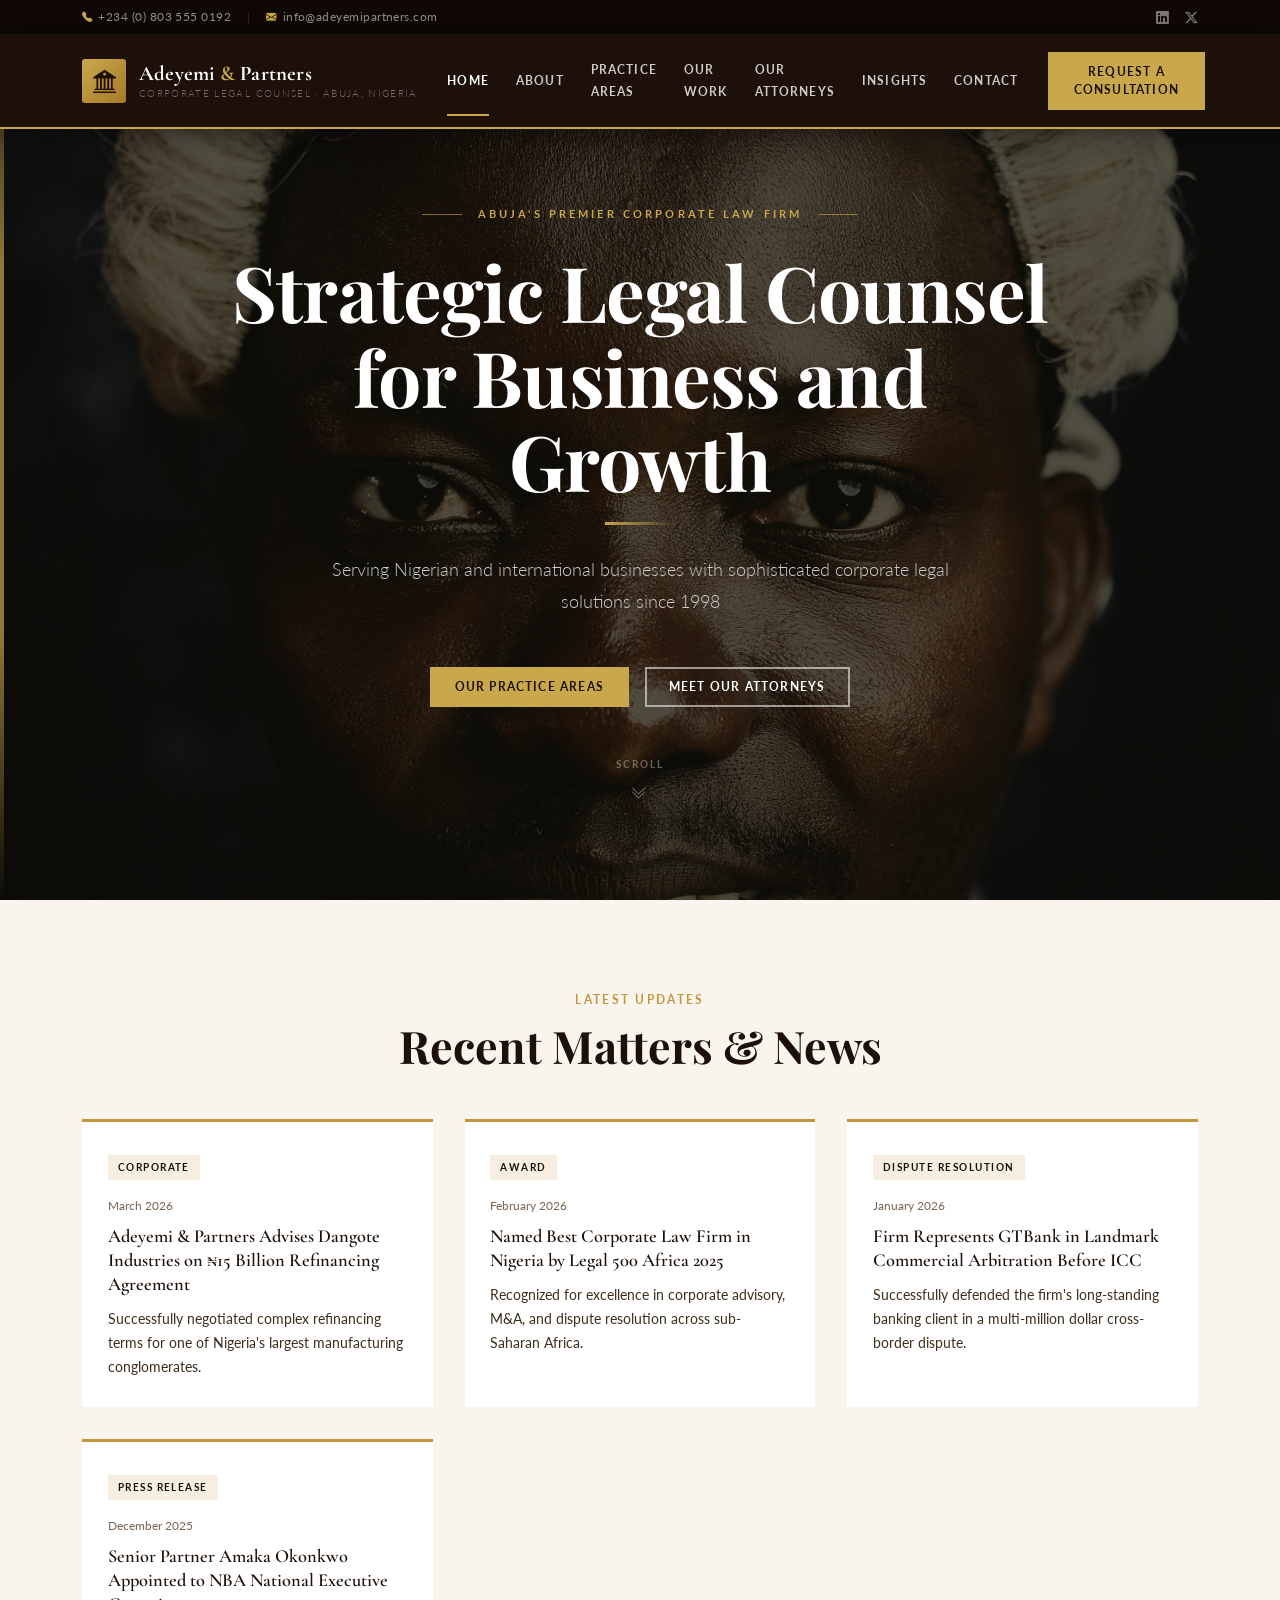
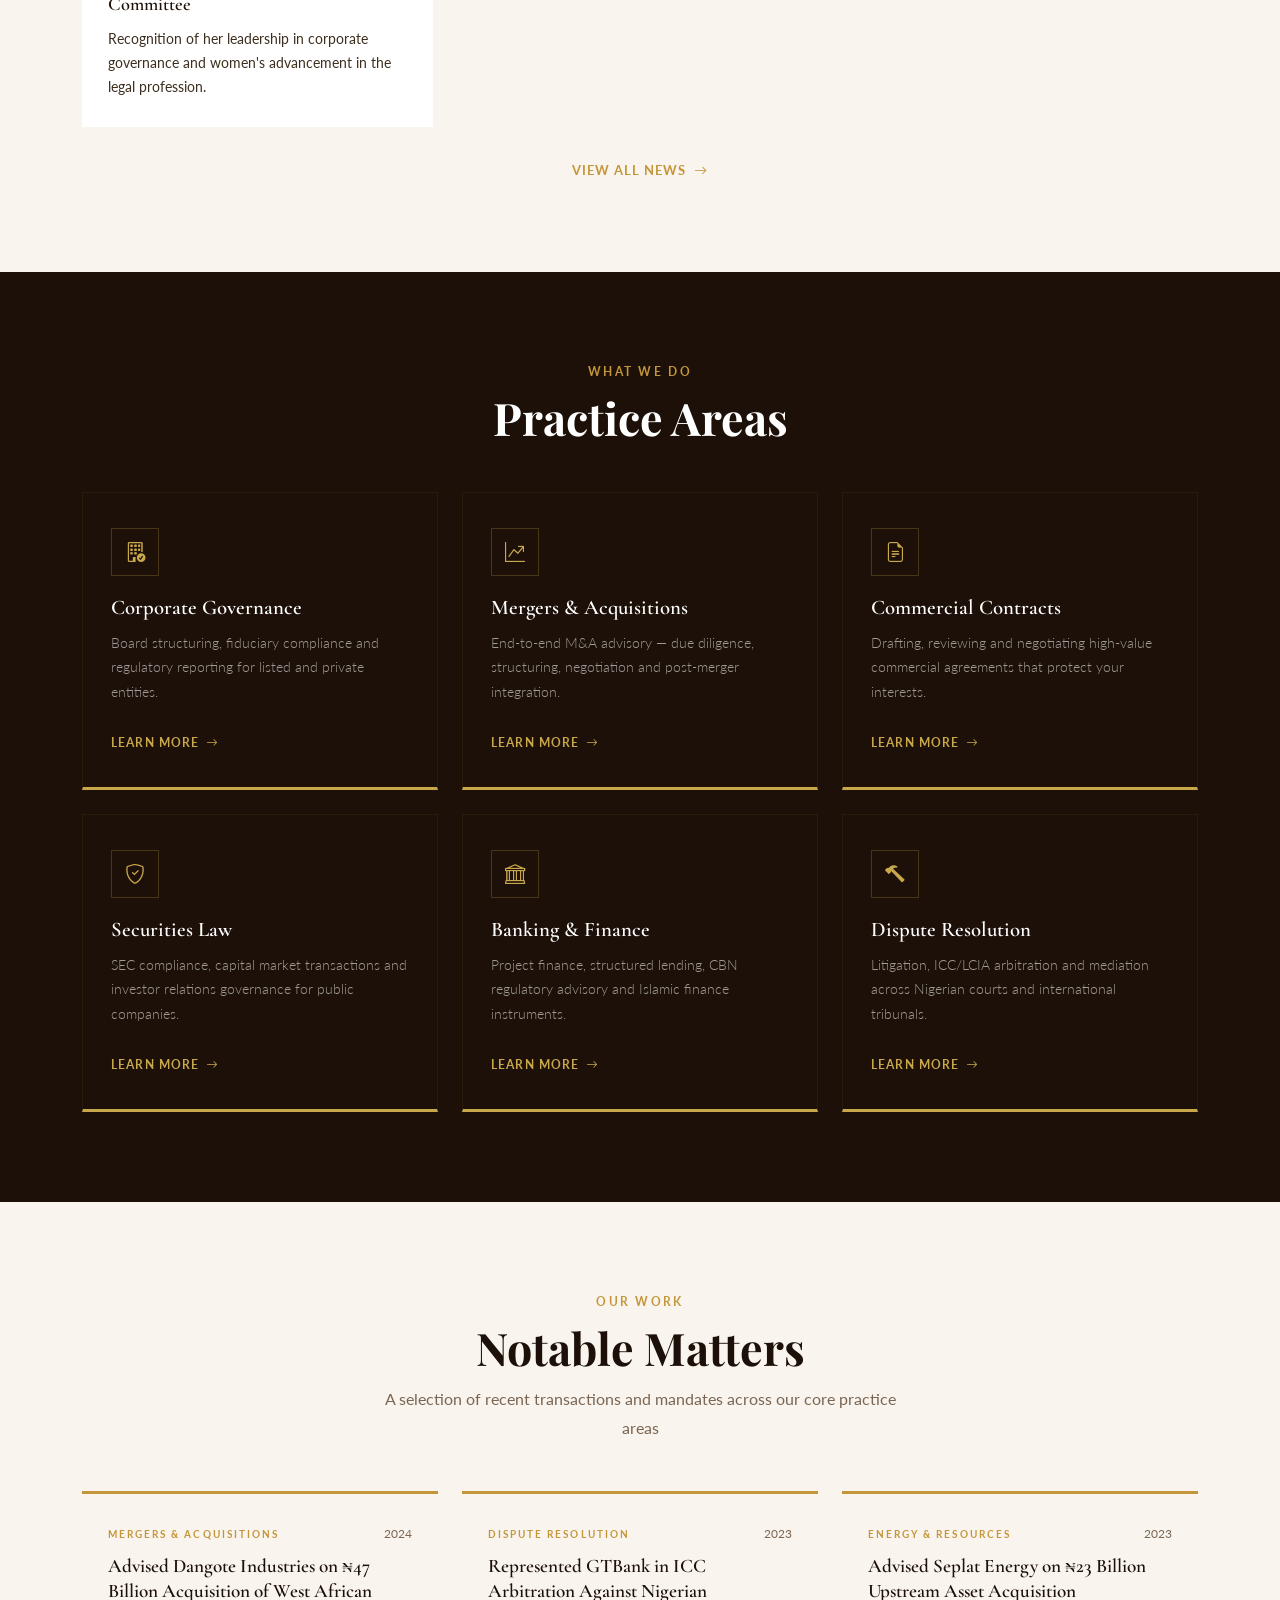
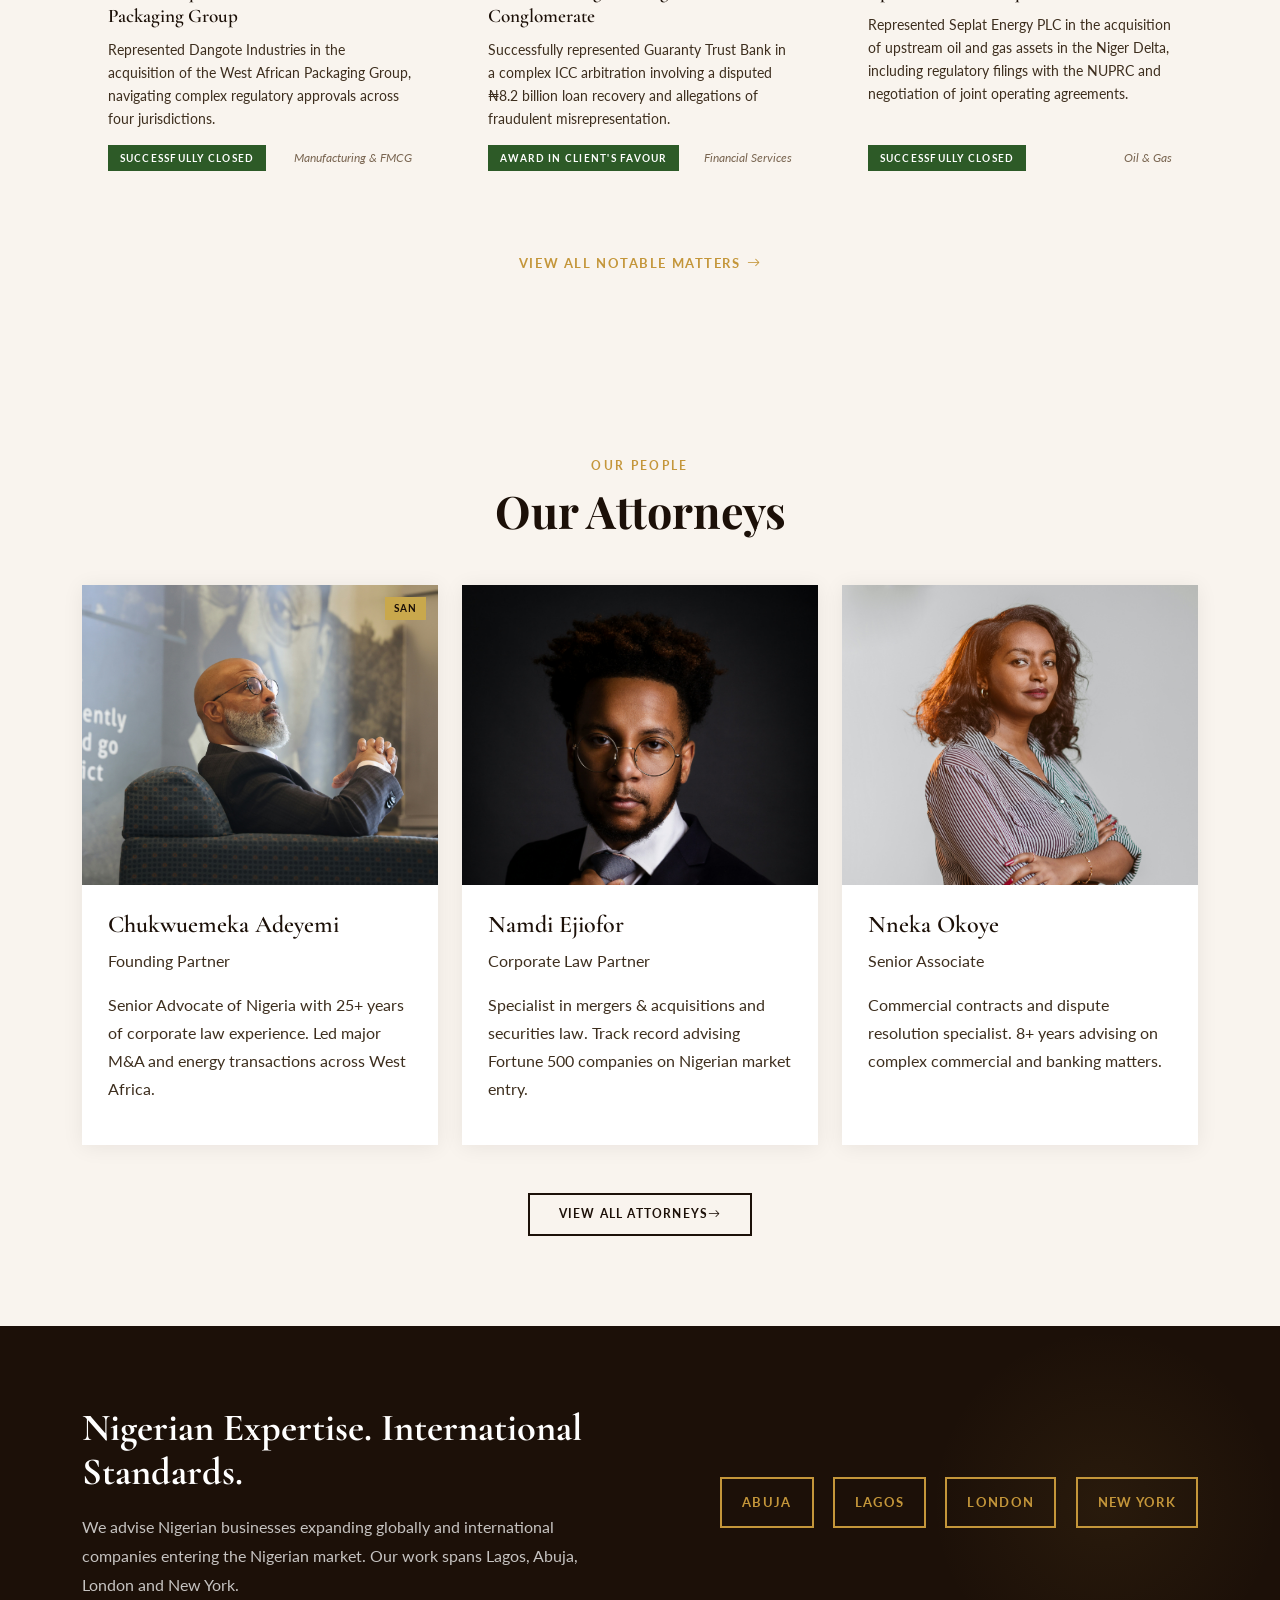
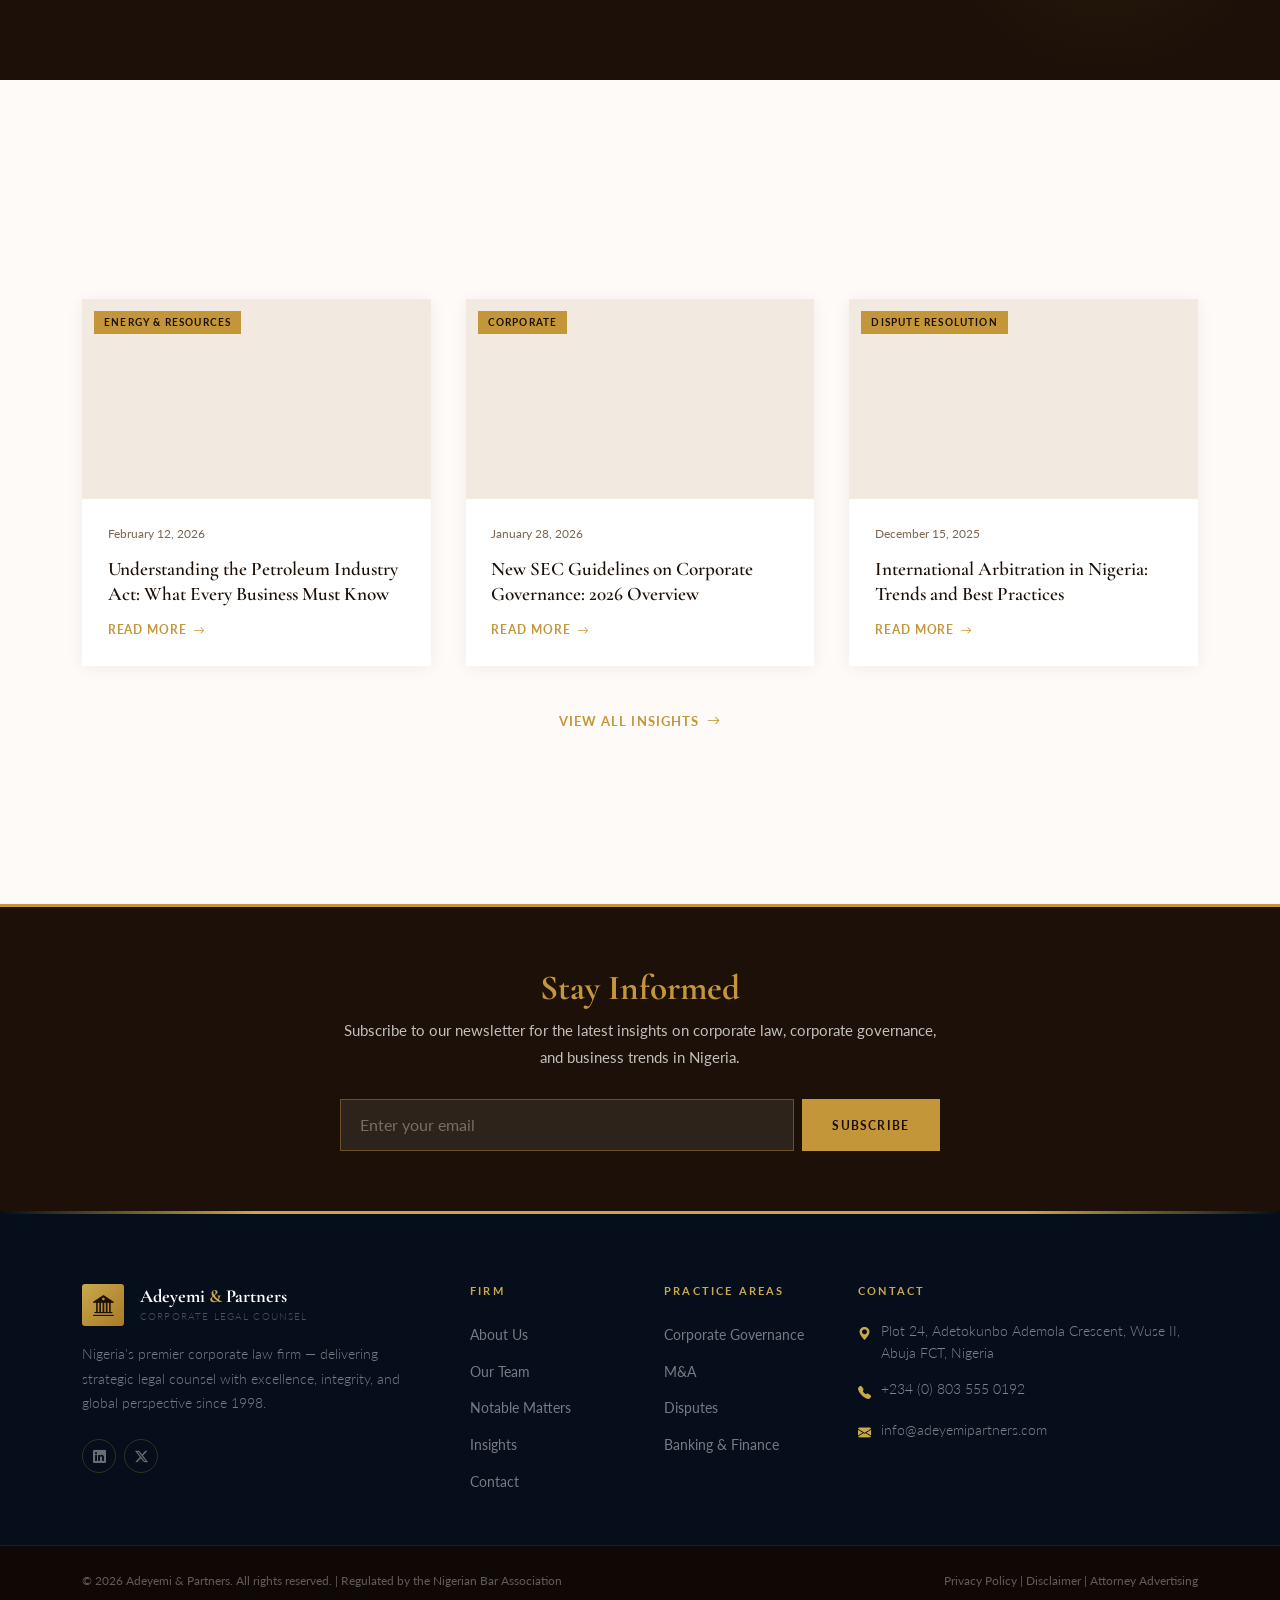
==== commit 863aeeda: "Add notable matters page and site updates" ====
--- a/index.html
+++ b/index.html
@@ -95,6 +95,9 @@
               <a class="nav-link ap-nav-link" href="practice-areas.html">Practice Areas</a>
             </li>
             <li class="nav-item">
+              <a class="nav-link ap-nav-link" href="notable-matters.html">Our Work</a>
+            </li>
+            <li class="nav-item">
               <a class="nav-link ap-nav-link" href="attorneys.html">Our Attorneys</a>
             </li>
             <li class="nav-item">
@@ -268,6 +271,76 @@
           </div>
         </div>
 
+      </div>
+    </div>
+  </section>
+
+
+  <!-- ========== SECTION 3b: NOTABLE MATTERS PREVIEW ========== -->
+  <section class="ap-featured-matters" aria-label="Notable matters preview">
+    <div class="container">
+      <div class="text-center mb-5">
+        <p class="ap-section-label">Our Work</p>
+        <h2 class="ap-section-title-display">Notable Matters</h2>
+        <p class="ap-body-text" style="max-width: 540px; margin: 0.75rem auto 0; color: var(--ap-muted);">A selection of recent transactions and mandates across our core practice areas</p>
+      </div>
+
+      <div class="row g-4">
+
+        <!-- Featured Matter 1 -->
+        <div class="col-md-6 col-lg-4">
+          <div class="ap-featured-matter-card">
+            <div class="ap-matter-card-top">
+              <span class="ap-matter-type">Mergers &amp; Acquisitions</span>
+              <span class="ap-matter-year">2024</span>
+            </div>
+            <h3 class="ap-matter-title">Advised Dangote Industries on ₦47 Billion Acquisition of West African Packaging Group</h3>
+            <p class="ap-matter-desc">Represented Dangote Industries in the acquisition of the West African Packaging Group, navigating complex regulatory approvals across four jurisdictions.</p>
+            <div class="ap-matter-card-footer">
+              <span class="ap-matter-outcome">Successfully Closed</span>
+              <span class="ap-matter-industry">Manufacturing &amp; FMCG</span>
+            </div>
+          </div>
+        </div>
+
+        <!-- Featured Matter 2 -->
+        <div class="col-md-6 col-lg-4">
+          <div class="ap-featured-matter-card">
+            <div class="ap-matter-card-top">
+              <span class="ap-matter-type">Dispute Resolution</span>
+              <span class="ap-matter-year">2023</span>
+            </div>
+            <h3 class="ap-matter-title">Represented GTBank in ICC Arbitration Against Nigerian Conglomerate</h3>
+            <p class="ap-matter-desc">Successfully represented Guaranty Trust Bank in a complex ICC arbitration involving a disputed ₦8.2 billion loan recovery and allegations of fraudulent misrepresentation.</p>
+            <div class="ap-matter-card-footer">
+              <span class="ap-matter-outcome">Award in Client's Favour</span>
+              <span class="ap-matter-industry">Financial Services</span>
+            </div>
+          </div>
+        </div>
+
+        <!-- Featured Matter 3 -->
+        <div class="col-md-6 col-lg-4">
+          <div class="ap-featured-matter-card">
+            <div class="ap-matter-card-top">
+              <span class="ap-matter-type">Energy &amp; Resources</span>
+              <span class="ap-matter-year">2023</span>
+            </div>
+            <h3 class="ap-matter-title">Advised Seplat Energy on ₦23 Billion Upstream Asset Acquisition</h3>
+            <p class="ap-matter-desc">Represented Seplat Energy PLC in the acquisition of upstream oil and gas assets in the Niger Delta, including regulatory filings with the NUPRC and negotiation of joint operating agreements.</p>
+            <div class="ap-matter-card-footer">
+              <span class="ap-matter-outcome">Successfully Closed</span>
+              <span class="ap-matter-industry">Oil &amp; Gas</span>
+            </div>
+          </div>
+        </div>
+
+      </div>
+
+      <div class="ap-matters-view-all">
+        <a href="notable-matters.html" class="ap-matters-view-all-link">
+          View All Notable Matters <i class="bi bi-arrow-right"></i>
+        </a>
       </div>
     </div>
   </section>
@@ -482,6 +555,7 @@
             <ul class="ap-footer-nav">
               <li><a href="about.html">About Us</a></li>
               <li><a href="attorneys.html">Our Team</a></li>
+              <li><a href="notable-matters.html">Notable Matters</a></li>
               <li><a href="insights.html">Insights</a></li>
               <li><a href="contact.html">Contact</a></li>
             </ul>
@@ -554,7 +628,7 @@
     // Reveal on scroll
     (function () {
       var revealEls = document.querySelectorAll(
-        '.ap-section-title-display, .ap-section-title-md, .ap-section-label, .ap-card, .ap-atty-card, .ap-img-frame, .ap-stat-item'
+        '.ap-section-title-display, .ap-section-title-md, .ap-section-label, .ap-card, .ap-atty-card, .ap-img-frame, .ap-stat-item, .ap-featured-matter-card'
       );
       var observer = new IntersectionObserver(function (entries) {
         entries.forEach(function (entry) {
--- a/css/style.css
+++ b/css/style.css
@@ -4643,6 +4643,183 @@
 }
 
 /* ===================================================
+   NOTABLE MATTERS PAGE
+=================================================== */
+
+/* Matter Cards Grid */
+.ap-matters-grid {
+  display: grid;
+  grid-template-columns: repeat(2, 1fr);
+  gap: 2rem;
+}
+
+@media (max-width: 767.98px) {
+  .ap-matters-grid { grid-template-columns: 1fr; }
+}
+
+/* Individual matter card */
+.ap-matter-card {
+  background-color: var(--ap-parchment);
+  border-left: 4px solid var(--ap-gold);
+  padding: 2rem 1.75rem;
+  display: flex;
+  flex-direction: column;
+  gap: 0.75rem;
+  transition: transform 0.25s ease, box-shadow 0.25s ease;
+}
+
+.ap-matter-card:hover {
+  transform: translateY(-4px);
+  box-shadow: 0 12px 32px rgba(28, 16, 8, 0.12);
+}
+
+/* Card top row: type tag + year */
+.ap-matter-card-top {
+  display: flex;
+  align-items: center;
+  justify-content: space-between;
+  gap: 0.5rem;
+}
+
+.ap-matter-type {
+  font-family: var(--font-body);
+  font-size: 0.65rem;
+  font-weight: 700;
+  letter-spacing: 0.2em;
+  text-transform: uppercase;
+  color: var(--ap-gold);
+}
+
+.ap-matter-year {
+  font-family: var(--font-body);
+  font-size: 0.78rem;
+  color: var(--ap-muted);
+  font-weight: 400;
+}
+
+/* Matter title */
+.ap-matter-title {
+  font-family: var(--font-heading);
+  font-size: clamp(1.15rem, 1.8vw, 1.4rem);
+  font-weight: 600;
+  color: var(--ap-walnut);
+  line-height: 1.3;
+  margin: 0;
+}
+
+/* Matter description */
+.ap-matter-desc {
+  font-family: var(--font-body);
+  font-size: 0.88rem;
+  color: var(--ap-body-text);
+  line-height: 1.7;
+  margin: 0;
+  flex: 1;
+}
+
+/* Card footer row: outcome badge + industry */
+.ap-matter-card-footer {
+  display: flex;
+  align-items: center;
+  justify-content: space-between;
+  gap: 0.75rem;
+  flex-wrap: wrap;
+  margin-top: 0.25rem;
+}
+
+.ap-matter-outcome {
+  display: inline-block;
+  font-family: var(--font-body);
+  font-size: 0.65rem;
+  font-weight: 700;
+  letter-spacing: 0.12em;
+  text-transform: uppercase;
+  background-color: #2d5a27;
+  color: #ffffff;
+  padding: 4px 12px;
+}
+
+.ap-matter-industry {
+  font-family: var(--font-body);
+  font-size: 0.75rem;
+  color: var(--ap-muted);
+  font-style: italic;
+}
+
+/* ---- Notable Matters CTA Band ---- */
+.ap-matters-cta {
+  background-color: var(--ap-walnut);
+  padding: 90px 0;
+}
+
+.ap-matters-cta-title {
+  font-family: var(--font-heading);
+  font-size: clamp(2rem, 4vw, 3rem);
+  font-weight: 600;
+  color: #ffffff;
+  margin-bottom: 1rem;
+}
+
+.ap-matters-cta-sub {
+  font-family: var(--font-body);
+  font-size: 1rem;
+  color: rgba(255, 255, 255, 0.72);
+  max-width: 520px;
+  margin: 0 auto 2.5rem;
+  line-height: 1.7;
+}
+
+/* ---- Notable Matters preview section (index.html) ---- */
+.ap-featured-matters {
+  background-color: var(--ap-parchment);
+  padding: 90px 0;
+}
+
+.ap-featured-matter-card {
+  background-color: var(--ap-parchment);
+  border-top: 3px solid var(--ap-gold);
+  padding: 1.8rem 1.6rem;
+  height: 100%;
+  display: flex;
+  flex-direction: column;
+  gap: 0.6rem;
+  transition: transform 0.25s ease, box-shadow 0.25s ease;
+}
+
+.ap-featured-matter-card:hover {
+  transform: translateY(-4px);
+  box-shadow: 0 10px 28px rgba(28, 16, 8, 0.1);
+}
+
+.ap-featured-matter-card .ap-matter-type { margin-bottom: 0; }
+.ap-featured-matter-card .ap-matter-title { font-size: clamp(1rem, 1.6vw, 1.2rem); }
+.ap-featured-matter-card .ap-matter-desc  { font-size: 0.85rem; }
+
+.ap-matters-view-all {
+  text-align: center;
+  margin-top: 3rem;
+}
+
+.ap-matters-view-all-link {
+  font-family: var(--font-body);
+  font-size: 0.82rem;
+  font-weight: 700;
+  letter-spacing: 0.12em;
+  text-transform: uppercase;
+  color: var(--ap-gold);
+  text-decoration: none;
+  display: inline-flex;
+  align-items: center;
+  gap: 6px;
+  transition: letter-spacing 0.2s ease, color 0.2s ease;
+}
+
+.ap-matters-view-all-link:hover {
+  color: var(--ap-gold-light);
+  letter-spacing: 0.18em;
+}
+
+/* ===================================================
    REVEAL ON SCROLL
 =================================================== */
 .ap-reveal {
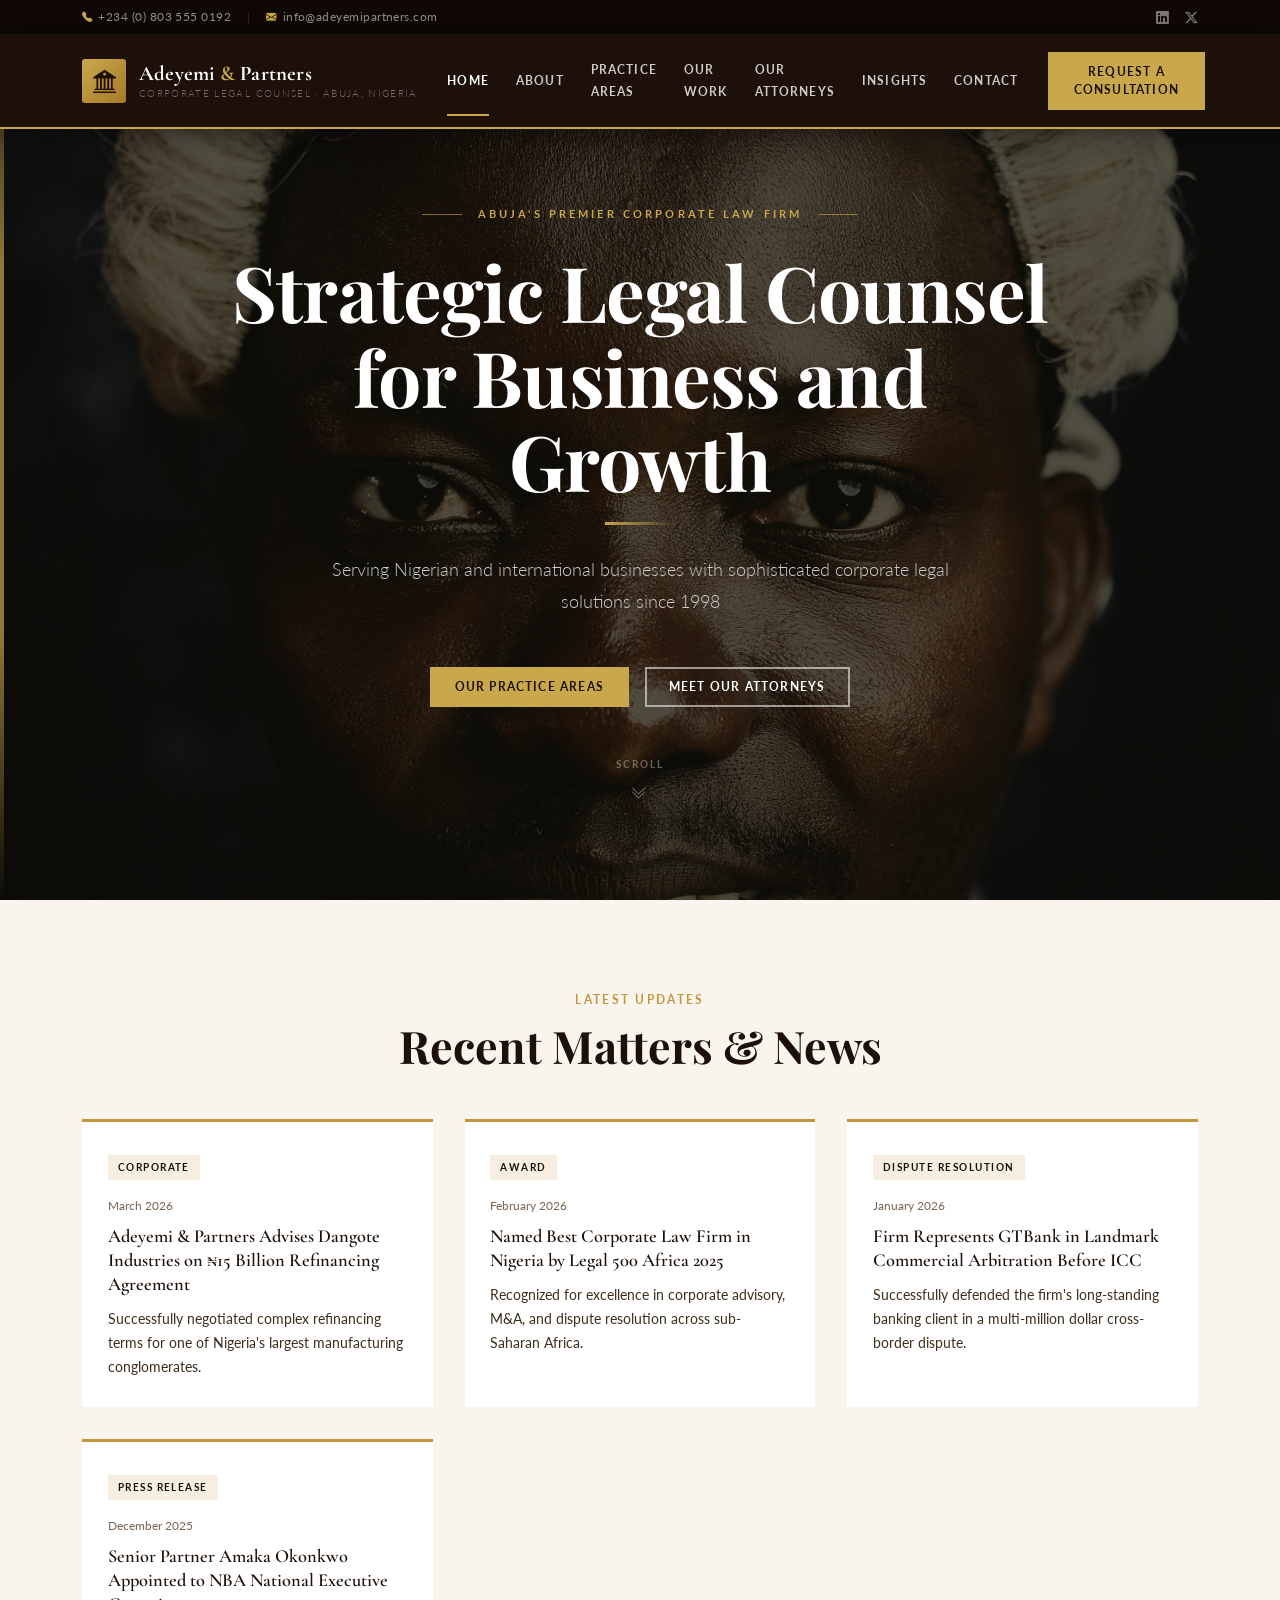
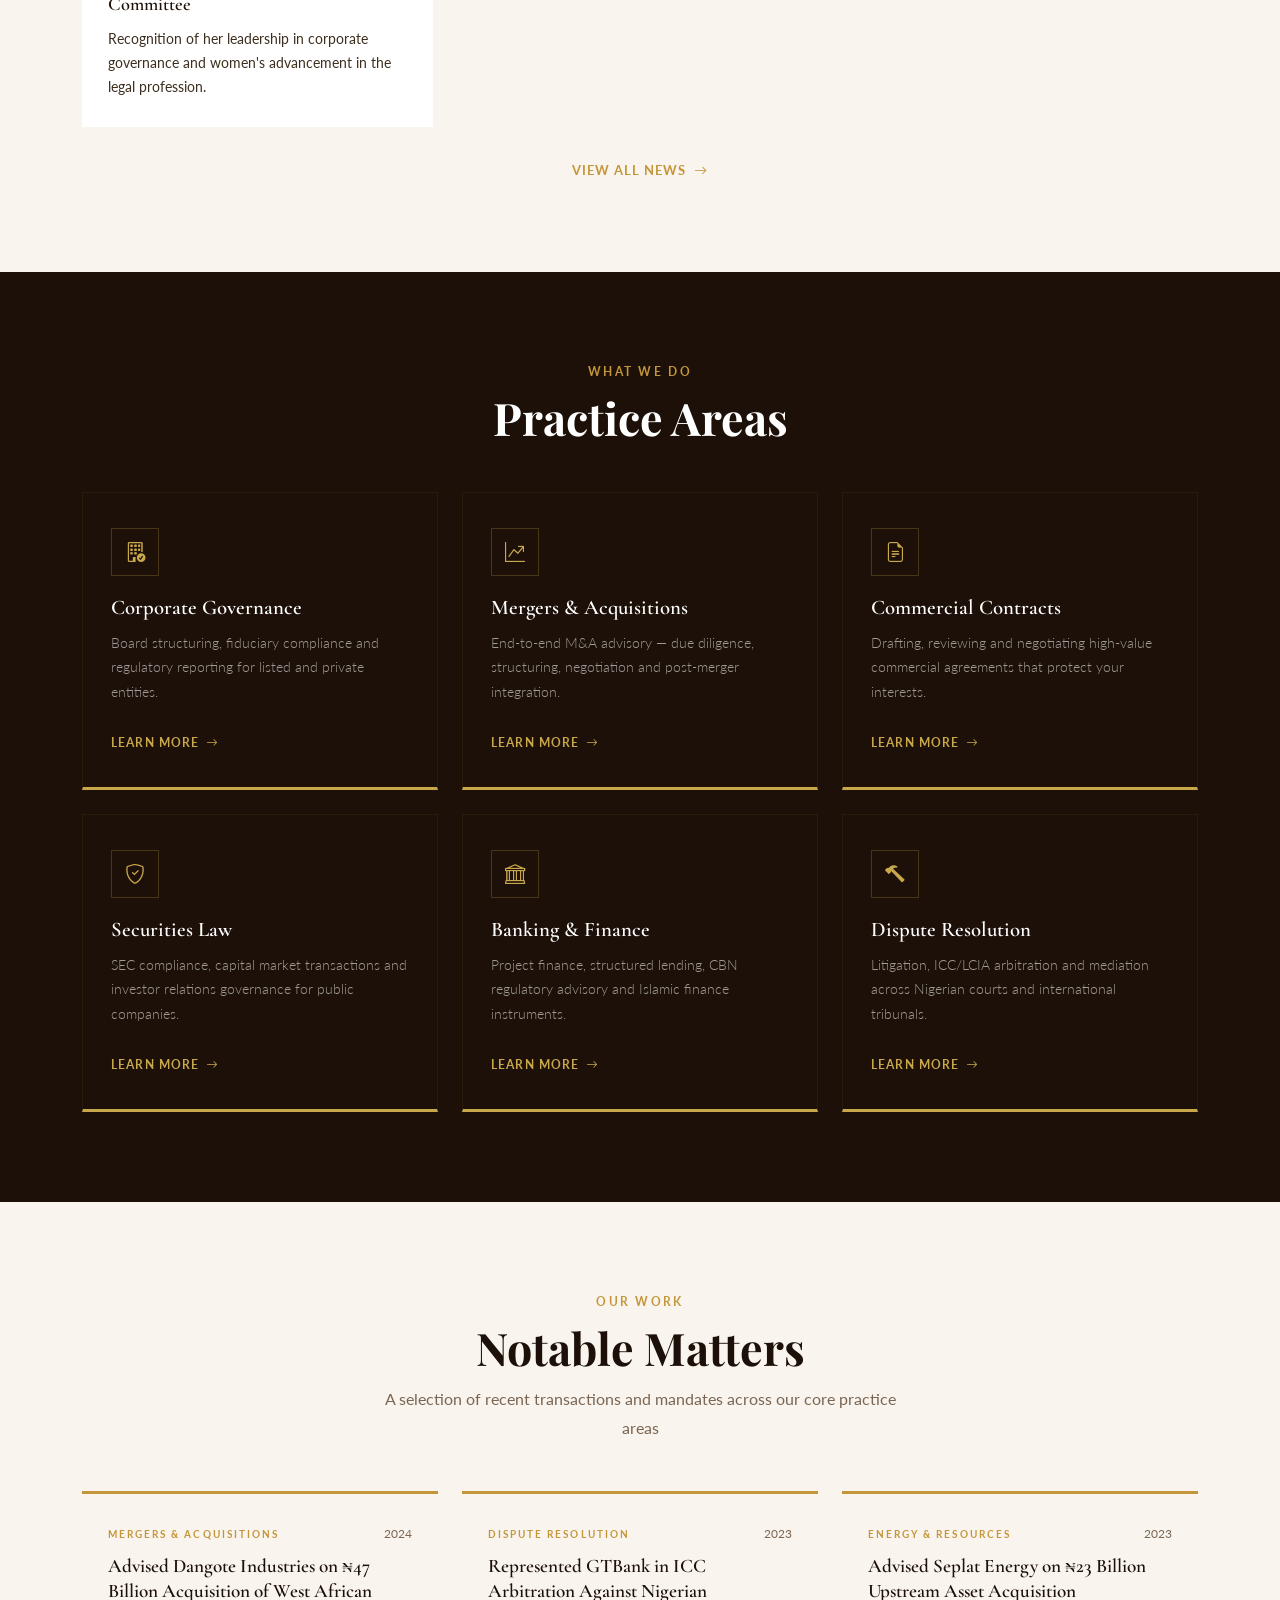
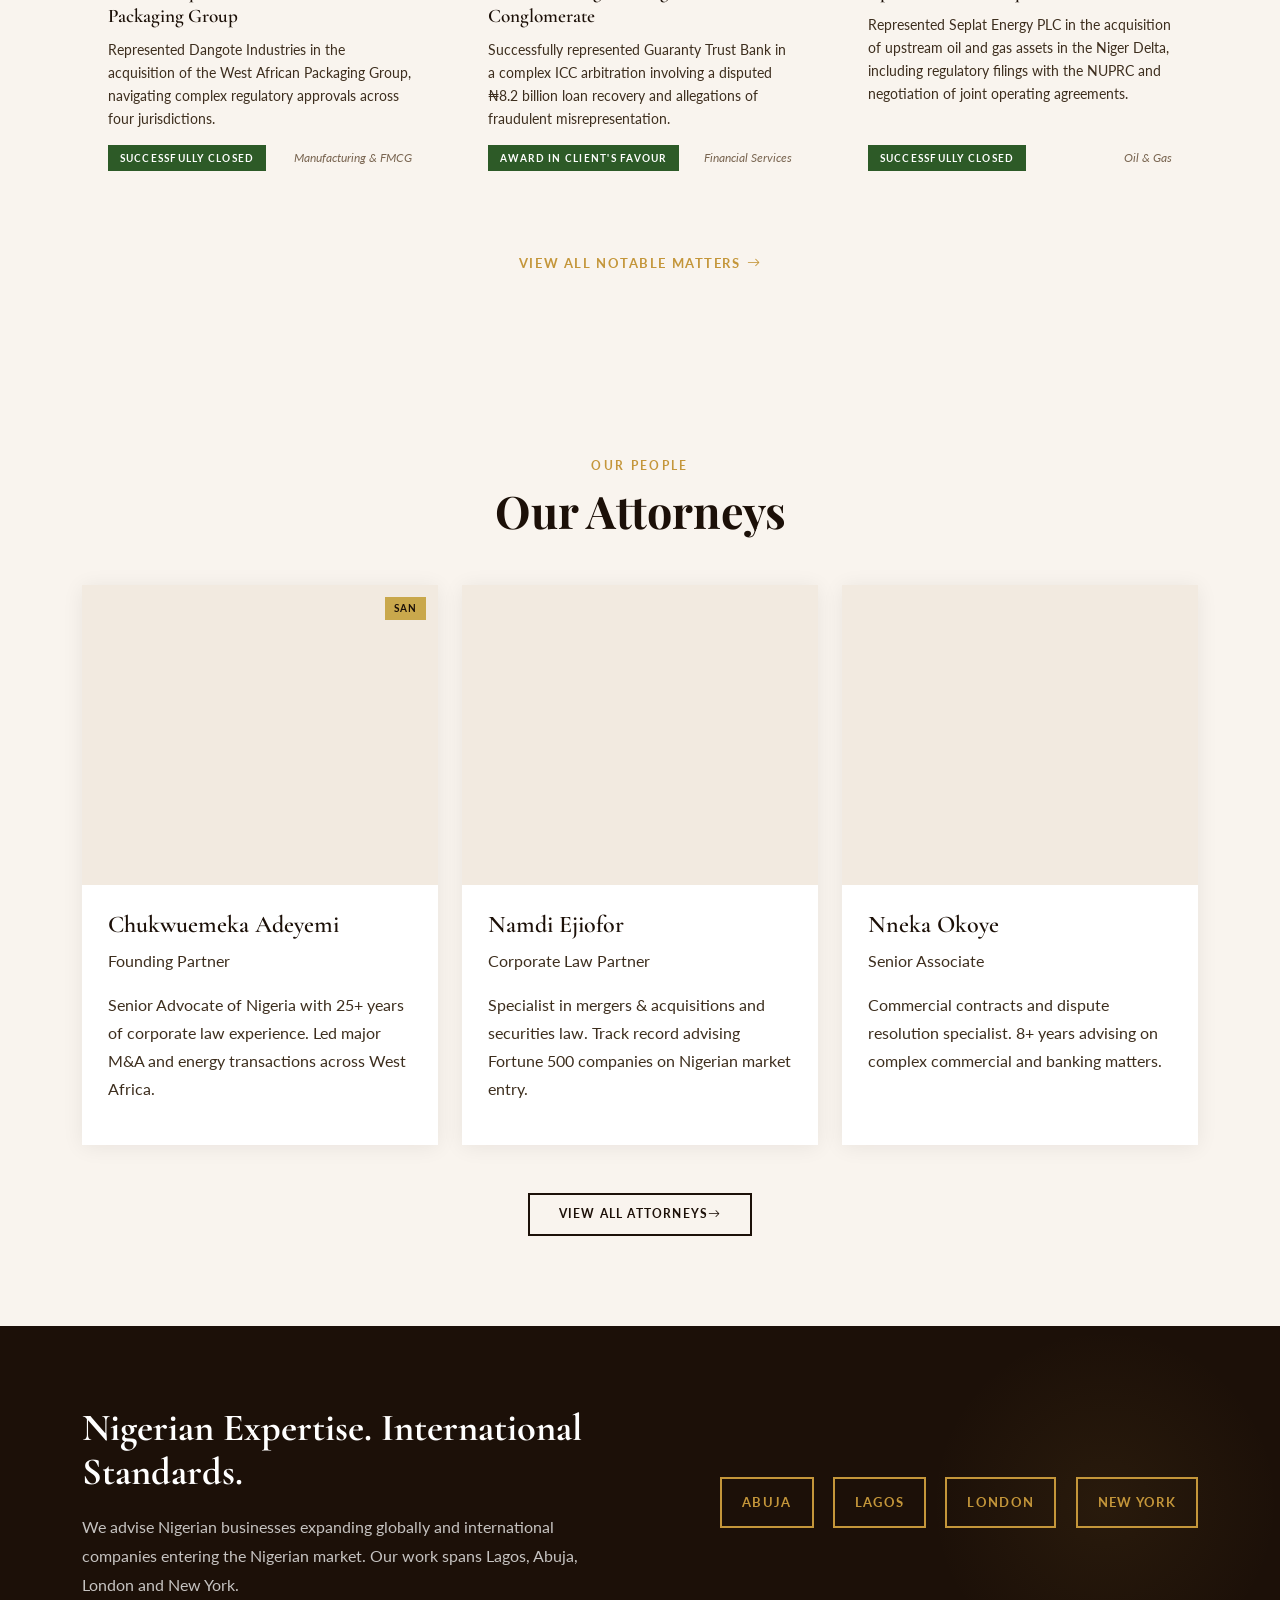
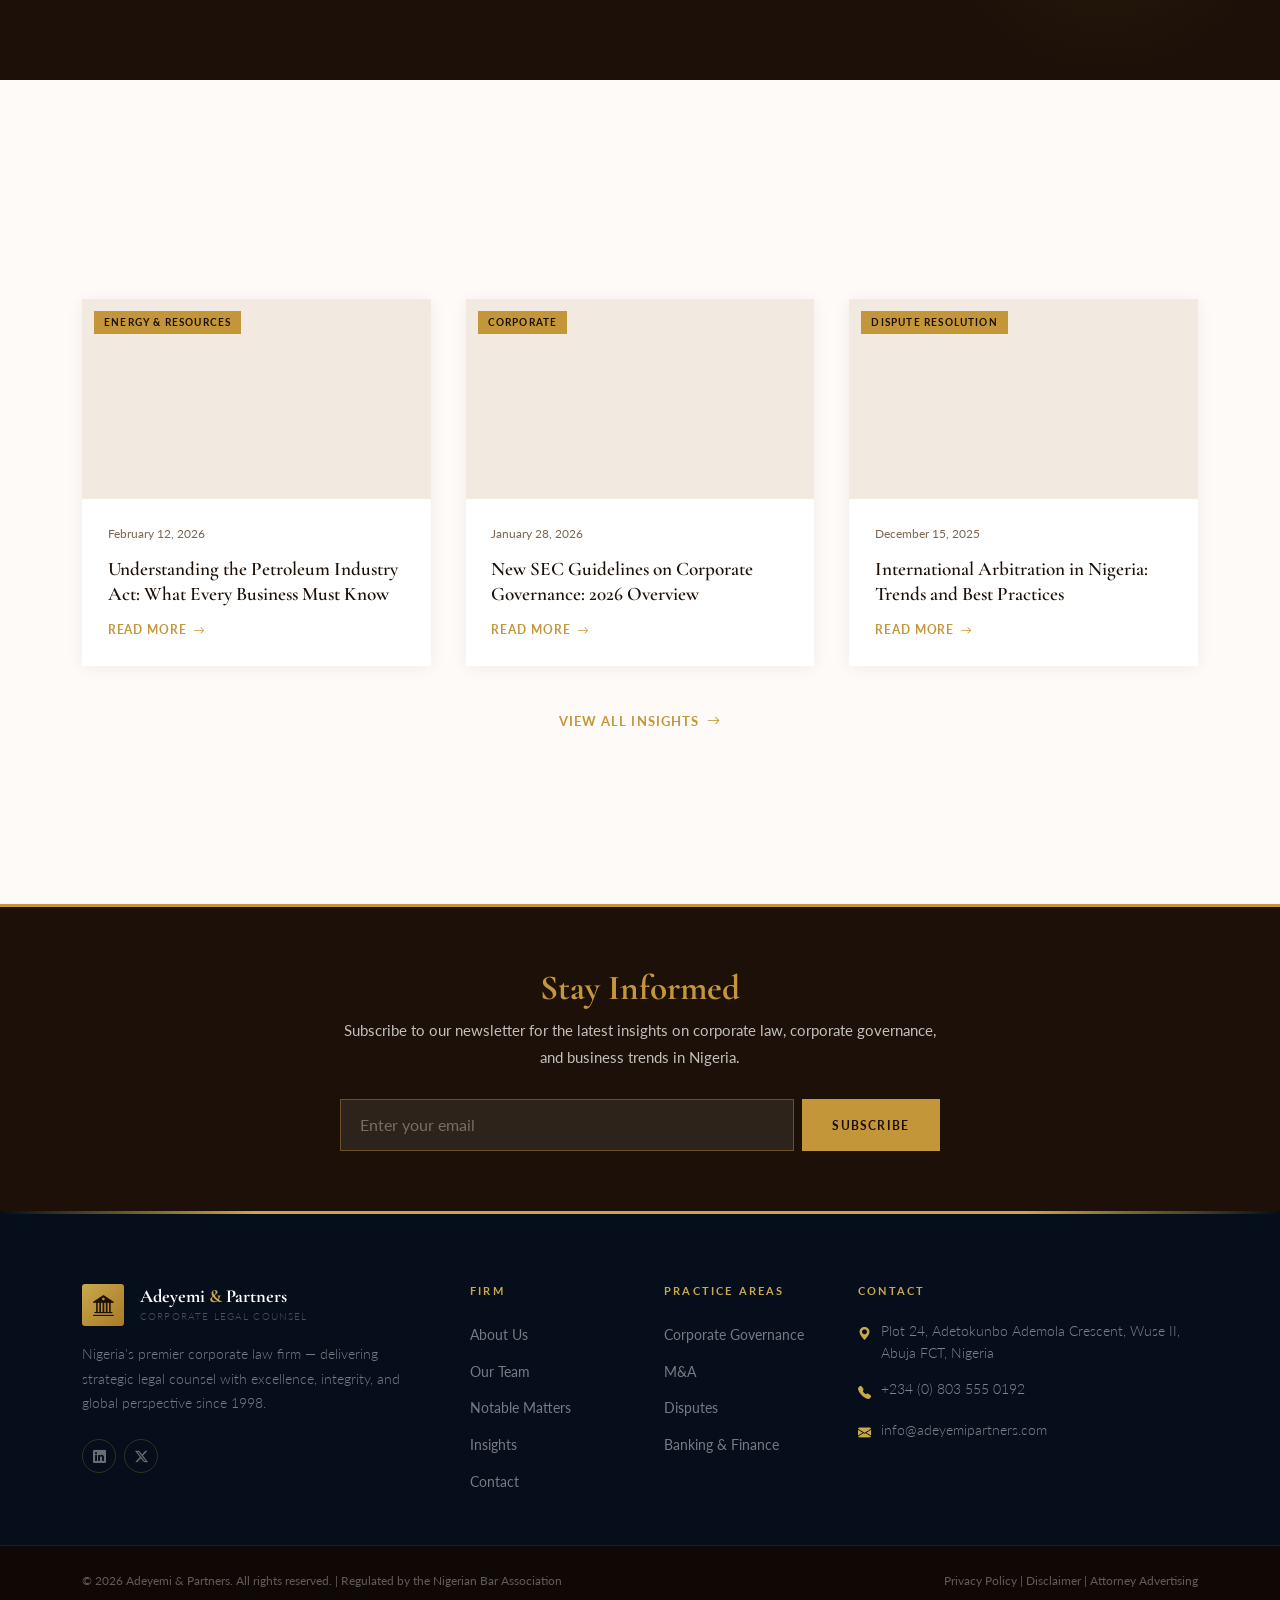
==== commit d101fd39: "Mobile responsive fixes" ====
--- a/index.html
+++ b/index.html
@@ -614,6 +614,7 @@
 
   <!-- Bootstrap JS -->
   <script src="https://cdn.jsdelivr.net/npm/bootstrap@5.3.3/dist/js/bootstrap.bundle.min.js" integrity="sha384-YvpcrYf0tY3lHB60NNkmXc4s9bIOgUxi8T/jzmQ+N53/mBnhZ8SIBzf3XGdYkpZ" crossorigin="anonymous"></script>
+  <script src="js/main.js"></script>
   <script>
     (function () {
       var btn = document.getElementById('scrollTop');
--- a/css/style.css
+++ b/css/style.css
@@ -46,6 +46,8 @@
 
 html {
   scroll-behavior: smooth;
+  overflow-x: hidden;
+  max-width: 100%;
 }
 
 body {
@@ -56,6 +58,7 @@
   line-height: 1.75;
   font-size: 1rem;
   -webkit-font-smoothing: antialiased;
+  overflow-x: hidden;
 }
 
 h1, h2, h3, h4, h5, h6 {
@@ -1267,6 +1270,15 @@
 ======================================= */
 .ap-blog-img-featured {
   height: 400px;
+  overflow: hidden;
+  border-radius: 2px;
+}
+
+.ap-blog-img-featured img {
+  width: 100%;
+  height: 100%;
+  object-fit: cover;
+  object-position: center;
 }
 
 .ap-featured-title {
@@ -2063,6 +2075,30 @@
   .ap-about-img-wrap { min-height: 280px; }
   .ap-stat-item { padding: 1.6rem 1.2rem; min-width: 130px; }
   .ap-testimonials-section { padding: 60px 0; }
+
+  /* Hero — removed mobile height overrides, using original CSS */
+
+  /* Matters grid — 2 columns on mobile */
+  .ap-matters-grid { grid-template-columns: repeat(2, 1fr); gap: 1rem; }
+
+  /* Hide topbar (phone/address strip) — wastes space on mobile */
+  .ap-topbar { display: none; }
+
+  /* Reduce large section padding */
+  .ap-section { padding: 40px 0; }
+}
+
+@media (max-width: 480px) {
+  /* Stat numbers too large on small phones */
+  .ap-stat-num { font-size: 1.8rem; }
+
+  /* Card padding — reduce from 2rem 1.75rem */
+  .ap-card { padding: 1.25rem 1rem; }
+  .ap-featured-matter-card { padding: 1.2rem 1rem; }
+
+  /* CTA band — reduce from 90px vertical padding */
+  .ap-matters-cta { padding: 50px 0; }
+  .ap-featured-matters { padding: 50px 0; }
 }
 
 
@@ -4836,3 +4872,272 @@
 img {
   content-visibility: auto;
 }
+
+/* ===================================================
+   COMPREHENSIVE MOBILE RESPONSIVENESS
+=================================================== */
+
+/* ── Stats band: 2×2 grid instead of full-column stack ── */
+@media (max-width: 767.98px) {
+  .ap-stats-inner { flex-direction: row; flex-wrap: wrap; }
+  .ap-stat-sep { display: none; }
+  .ap-stat-item {
+    flex: 0 0 50%;
+    padding: 1.5rem 1rem;
+    border-bottom: 1px solid rgba(201, 168, 76, 0.15);
+  }
+  .ap-stat-item:nth-child(odd) { border-right: 1px solid rgba(201, 168, 76, 0.15); }
+}
+
+/* ── News section: section padding + 2-column grid ── */
+@media (max-width: 767.98px) {
+  .ap-news-section { padding: 56px 0; }
+  .ap-news-grid { grid-template-columns: repeat(2, 1fr); gap: 1rem; }
+  .ap-news-card { padding: 1.2rem 1rem; }
+  .ap-news-title { font-size: 0.95rem; }
+}
+@media (max-width: 480px) {
+  .ap-news-section { padding: 40px 0; }
+  .ap-news-card { padding: 1rem 0.85rem; }
+  .ap-news-title { font-size: 0.88rem; }
+}
+
+/* ── Practice areas: keep 2 cols below Bootstrap's sm breakpoint ── */
+@media (max-width: 575.98px) {
+  .ap-bg-darkness .col-md-6 { width: 50%; }
+  .ap-pa-card { padding: 1.4rem 1rem 1.2rem; }
+  .ap-pa-title { font-size: 0.95rem; }
+  .ap-pa-desc { font-size: 0.8rem; }
+}
+
+/* ── Featured matters: keep 2 cols below Bootstrap's sm breakpoint ── */
+@media (max-width: 575.98px) {
+  .ap-featured-matters .col-md-6 { width: 50%; }
+  .ap-featured-matter-card { padding: 1.1rem 0.9rem; }
+  .ap-matter-title { font-size: 0.88rem; line-height: 1.3; }
+  .ap-matter-desc { font-size: 0.78rem; line-height: 1.55; }
+}
+
+/* ── Attorneys: keep 2 cols, remove single-card centering ── */
+@media (max-width: 575.98px) {
+  #attorneys .col-md-6 { width: 50%; }
+  .ap-atty-card { max-width: none; margin: 0; }
+  .ap-atty-img-wrap { height: 200px; }
+  .ap-atty-card .ap-team-body { padding: 0.9rem 0.75rem; }
+  .ap-atty-card-name { font-size: 0.88rem; }
+  .ap-atty-card-title { font-size: 0.75rem; }
+}
+
+/* ── Insights: 2 columns + section padding + compact cards ── */
+@media (max-width: 767.98px) {
+  .ap-insights-section { padding: 56px 0; }
+  .ap-insights-grid { grid-template-columns: repeat(2, 1fr); gap: 1rem; }
+  .ap-insight-card-img { height: 140px; }
+  .ap-insight-card-body { padding: 1rem; }
+  .ap-insight-card-title { font-size: 0.92rem; margin-bottom: 0.5rem; }
+}
+@media (max-width: 480px) {
+  .ap-insights-section { padding: 40px 0; }
+  .ap-insight-card-img { height: 110px; }
+  .ap-insight-card-body { padding: 0.85rem; }
+  .ap-insight-card-title { font-size: 0.85rem; }
+}
+
+/* ── Notable matters: keep 2 columns on mobile ── */
+@media (max-width: 767.98px) {
+  .ap-matters-grid { grid-template-columns: repeat(2, 1fr); gap: 1rem; }
+  .ap-matter-card { padding: 1.25rem 1rem; }
+  .ap-matter-card .ap-matter-title { font-size: 0.88rem; }
+  .ap-matter-card .ap-matter-desc { font-size: 0.78rem; line-height: 1.55; }
+}
+
+/* ── Global reach + newsletter: section padding ── */
+@media (max-width: 767.98px) {
+  .ap-global-reach { padding: 50px 0; }
+  .ap-newsletter-box { padding: 40px 0; margin-top: 50px; }
+}
+
+/* ===================================================
+   INNER PAGE IMPROVEMENTS — all pages
+=================================================== */
+
+/* ── About page: numbers, values, offices grids + testimonial cards ── */
+@media (max-width: 575.98px) {
+  /* "By the Numbers" & "Core Values" — keep 2 cols below Bootstrap sm */
+  .ap-bg-parchment .col-md-6,
+  .ap-bg-parchment .col-lg-3 { width: 50%; }
+
+  /* "Our Offices" — keep 2 cols (text cards are compact enough) */
+  .ap-bg-soft .col-md-4 { width: 50%; }
+}
+@media (max-width: 767.98px) {
+  .ap-testi-card { padding: 1.4rem 1.2rem 1.2rem; }
+  .ap-testimonials-section { padding: 50px 0; }
+}
+
+/* ── Attorneys page: keep 2 cols + tighten card body ── */
+@media (max-width: 575.98px) {
+  #attorneyGrid .col-md-6 { width: 50%; }
+  .ap-atty-body { padding: 1rem; }
+  .ap-atty-card-name { font-size: 0.88rem; }
+  .ap-atty-card-title { font-size: 0.76rem; }
+}
+
+/* ── Practice areas page: tablet section padding ── */
+@media (max-width: 991.98px) {
+  .ap-practice-block { padding: 45px 0; }
+}
+
+/* ── Notable matters page: CTA band padding ── */
+@media (max-width: 991.98px) {
+  .ap-matters-cta { padding: 70px 0; }
+}
+@media (max-width: 767.98px) {
+  .ap-matters-cta { padding: 50px 0; }
+}
+
+/* ── Contact page: strip, sidebar, disclaimer ── */
+@media (max-width: 767.98px) {
+  .ap-contact-strip { padding: 20px 0; }
+  .ap-contact-sidebar-v2 { padding: 1.6rem 1.25rem; }
+  .ap-disclaimer-box { padding: 1.25rem 1.25rem; }
+  .ap-disclaimer-text { font-size: 0.8rem; }
+}
+
+/* ── Filter buttons: scrollable row on small screens ── */
+@media (max-width: 575.98px) {
+  .ap-filter-btn { flex-shrink: 0; white-space: nowrap; font-size: 0.68rem; padding: 0.3rem 0.75rem; }
+}
+
+/* ── About page: "By the Numbers" — compact single row on mobile ── */
+@media (max-width: 767.98px) {
+  .ap-numbers-section { padding: 48px 0 !important; }
+  .ap-numbers-section .text-center.mb-5 { margin-bottom: 1.5rem !important; }
+  .ap-stat-col { width: 25%; }
+  .ap-stat-cell { padding: 0.75rem 0.25rem !important; }
+  .ap-stat-num-inline { font-size: 1.6rem !important; margin-bottom: 0.2rem !important; }
+  .ap-stat-lbl-inline { font-size: 0.55rem !important; letter-spacing: 0.07em !important; }
+}
+@media (max-width: 480px) {
+  .ap-stat-num-inline { font-size: 1.3rem !important; }
+  .ap-stat-lbl-inline { font-size: 0.5rem !important; letter-spacing: 0.04em !important; }
+}
+
+/* ── Reduce g-5 row gap on mobile (Bootstrap g-5 = 3rem, too wide on phone) ── */
+@media (max-width: 767.98px) {
+  .row.g-5 { --bs-gutter-x: 1.5rem; --bs-gutter-y: 1.5rem; }
+}
+@media (max-width: 575.98px) {
+  .row.g-5 { --bs-gutter-x: 1rem; --bs-gutter-y: 1rem; }
+  .row.g-4 { --bs-gutter-x: 0.75rem; --bs-gutter-y: 0.75rem; }
+}
+
+/* ============================================================
+   CARD SIZE FIXES — reduce tall/off-proportion cards on mobile
+   ============================================================ */
+
+/* ── Attorney cards: image + bio text length ── */
+/* Attorneys page: reduce image at tablet, compact text, tighten info area */
+@media (max-width: 767.98px) {
+  .ap-atty-img-wrap { height: 200px; }
+  .ap-atty-info { padding: 1.1rem 1rem 1rem; }
+  .ap-atty-name { font-size: 1rem; margin-bottom: 0.15rem; }
+  .ap-atty-title { margin-bottom: 0.5rem; }
+  .ap-atty-bio { font-size: 0.8rem; line-height: 1.55; margin-bottom: 0.6rem; }
+  .ap-atty-practices { margin-top: 0.25rem; }
+  .ap-atty-practices li { font-size: 0.76rem; margin-bottom: 0.15rem; }
+  .ap-atty-quals { gap: 4px; }
+  .ap-atty-quals span { font-size: 0.62rem; padding: 2px 6px; }
+}
+
+/* Attorney image: 300px in a ~195px-wide column is too tall */
+@media (max-width: 575.98px) {
+  .ap-atty-img-wrap { height: 160px; }
+  /* homepage attorney cards */
+  #attorneys .ap-atty-img-wrap { height: 160px; }
+  /* Attorneys page: tighten further at phone size */
+  .ap-atty-bio { font-size: 0.76rem; line-height: 1.5; margin-bottom: 0.4rem; }
+  .ap-atty-practices li { font-size: 0.72rem; }
+}
+
+/* Homepage attorney card bio text — compact font, no content cut */
+@media (max-width: 575.98px) {
+  .ap-atty-card-bio { font-size: 0.78rem; line-height: 1.5; margin-bottom: 0.4rem; }
+  .ap-atty-card-name { font-size: 0.86rem; line-height: 1.2; }
+  .ap-atty-card-title { font-size: 0.68rem; margin-bottom: 0.3rem; }
+}
+
+/* General .ap-card (about/team etc): loosen padding on small screens */
+@media (max-width: 767.98px) {
+  .ap-card { padding: 1.5rem 1.25rem; }
+}
+@media (max-width: 575.98px) {
+  .ap-card { padding: 1.2rem 0.9rem; }
+  .ap-card h4, .ap-card h5 { font-size: 0.92rem; }
+  .ap-card p { font-size: 0.8rem; line-height: 1.55; }
+}
+
+/* Testimonial quote-mark takes too much vertical space */
+@media (max-width: 767.98px) {
+  .ap-testi-card .ap-quote-mark,
+  .ap-testi-card::before { font-size: 2.5rem; margin-bottom: 0.25rem; }
+  .ap-testi-quote { font-size: 0.85rem; line-height: 1.6; margin-bottom: 0.75rem; }
+  .ap-testi-name { font-size: 0.85rem; }
+  .ap-testi-role { font-size: 0.75rem; }
+}
+
+/* Stats band: horizontal padding too wide at 575px */
+@media (max-width: 575.98px) {
+  .ap-stat-item { padding: 1.25rem 0.75rem; }
+  .ap-stat-number { font-size: 1.6rem; }
+  .ap-stat-label { font-size: 0.72rem; }
+}
+
+/* Info cards (contact sidebar, about facts): reduce padding */
+@media (max-width: 767.98px) {
+  .ap-info-card { padding: 1.5rem 1.25rem; }
+}
+@media (max-width: 575.98px) {
+  .ap-info-card { padding: 1.1rem 0.9rem; font-size: 0.82rem; }
+}
+
+/* Notable matters cards: add 575px tightening */
+@media (max-width: 575.98px) {
+  .ap-matter-card { padding: 1rem 0.85rem; }
+  .ap-matter-title { font-size: 0.85rem; margin-bottom: 0.3rem; }
+  .ap-matter-excerpt { font-size: 0.78rem; line-height: 1.5; }
+  .ap-matter-tag { font-size: 0.65rem; padding: 0.15rem 0.5rem; }
+}
+
+/* Practice area cards: tighten further at 575px */
+@media (max-width: 575.98px) {
+  .ap-pa-card { padding: 1.1rem 0.85rem 0.95rem; }
+  .ap-pa-card-title { font-size: 0.85rem; margin-bottom: 0.3rem; }
+  .ap-pa-card-text { font-size: 0.77rem; line-height: 1.5; }
+  .ap-pa-icon { width: 36px; height: 36px; margin-bottom: 0.5rem; }
+}
+
+/* News cards: tighten at 575px */
+@media (max-width: 575.98px) {
+  .ap-news-card { padding: 1rem 0.85rem; }
+  .ap-news-title { font-size: 0.83rem; line-height: 1.45; }
+  .ap-news-date, .ap-news-tag { font-size: 0.68rem; }
+  .ap-news-excerpt { font-size: 0.77rem; line-height: 1.5; }
+}
+
+/* Insight cards: tighten image and body at 575px */
+@media (max-width: 575.98px) {
+  .ap-insight-card-img { height: 110px; }
+  .ap-insight-card-body { padding: 0.85rem 0.8rem; }
+  .ap-insight-card-title { font-size: 0.83rem; line-height: 1.4; }
+  .ap-insight-card-excerpt { font-size: 0.76rem; line-height: 1.5; display: -webkit-box; -webkit-line-clamp: 2; -webkit-box-orient: vertical; overflow: hidden; }
+  .ap-insight-tag { font-size: 0.65rem; }
+}
+
+/* Featured matter cards (homepage): tighten at 575px */
+@media (max-width: 575.98px) {
+  .ap-featured-matter-card { padding: 0.95rem 0.8rem; }
+  .ap-fm-title { font-size: 0.83rem; line-height: 1.4; margin-bottom: 0.3rem; }
+  .ap-fm-text { font-size: 0.76rem; line-height: 1.5; }
+  .ap-fm-tag { font-size: 0.64rem; }
+}
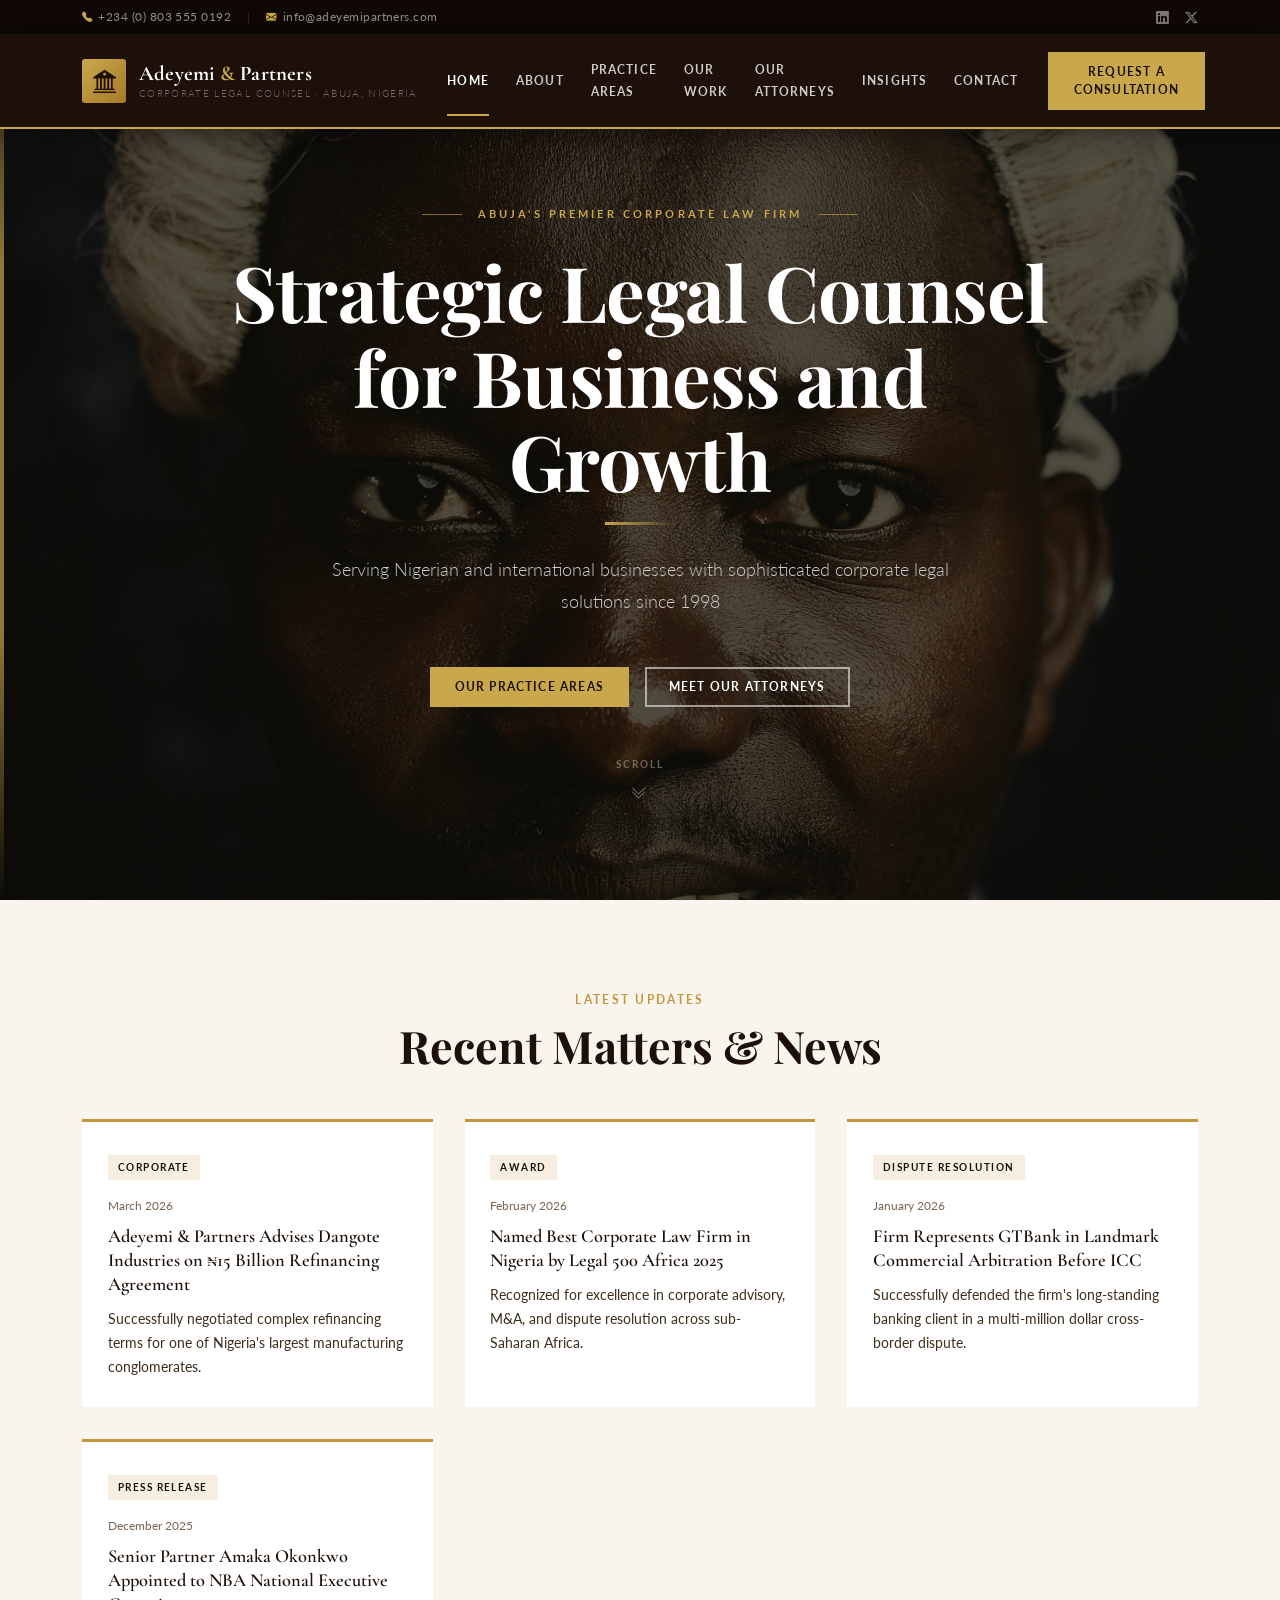
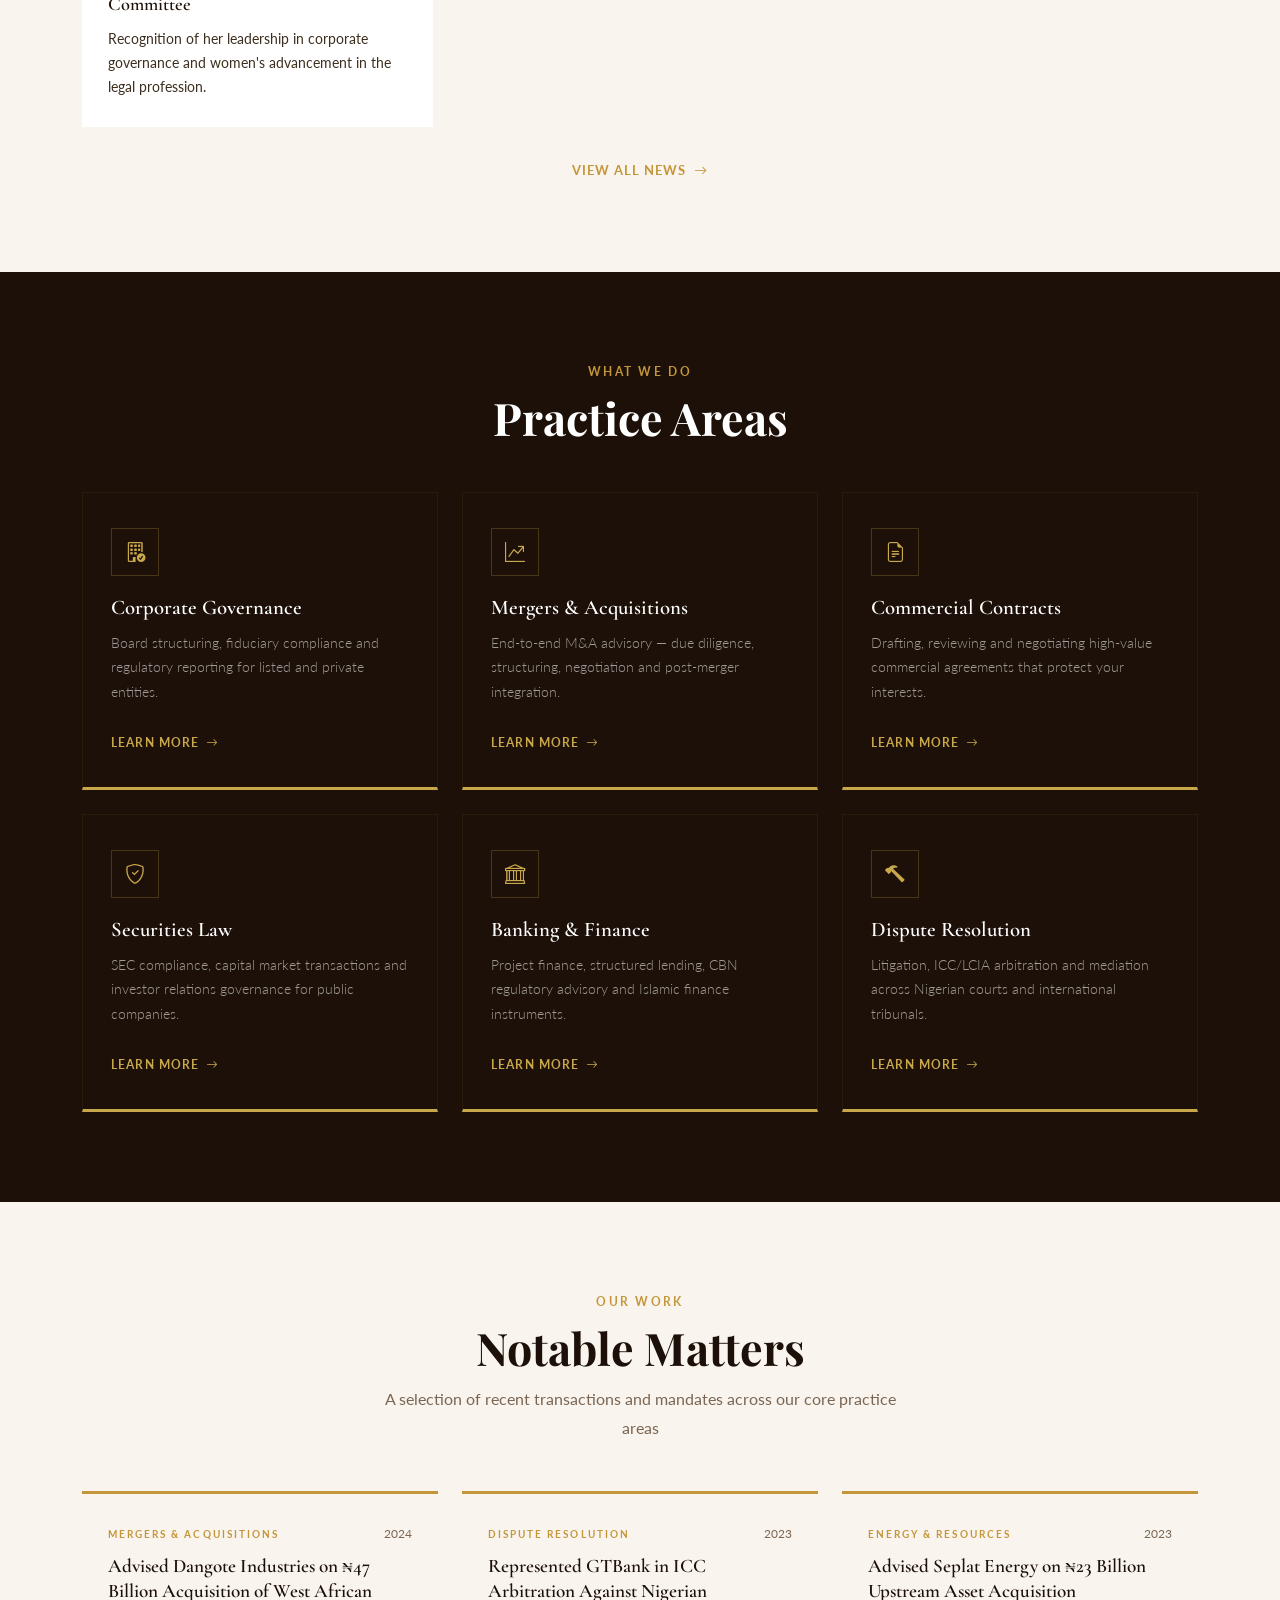
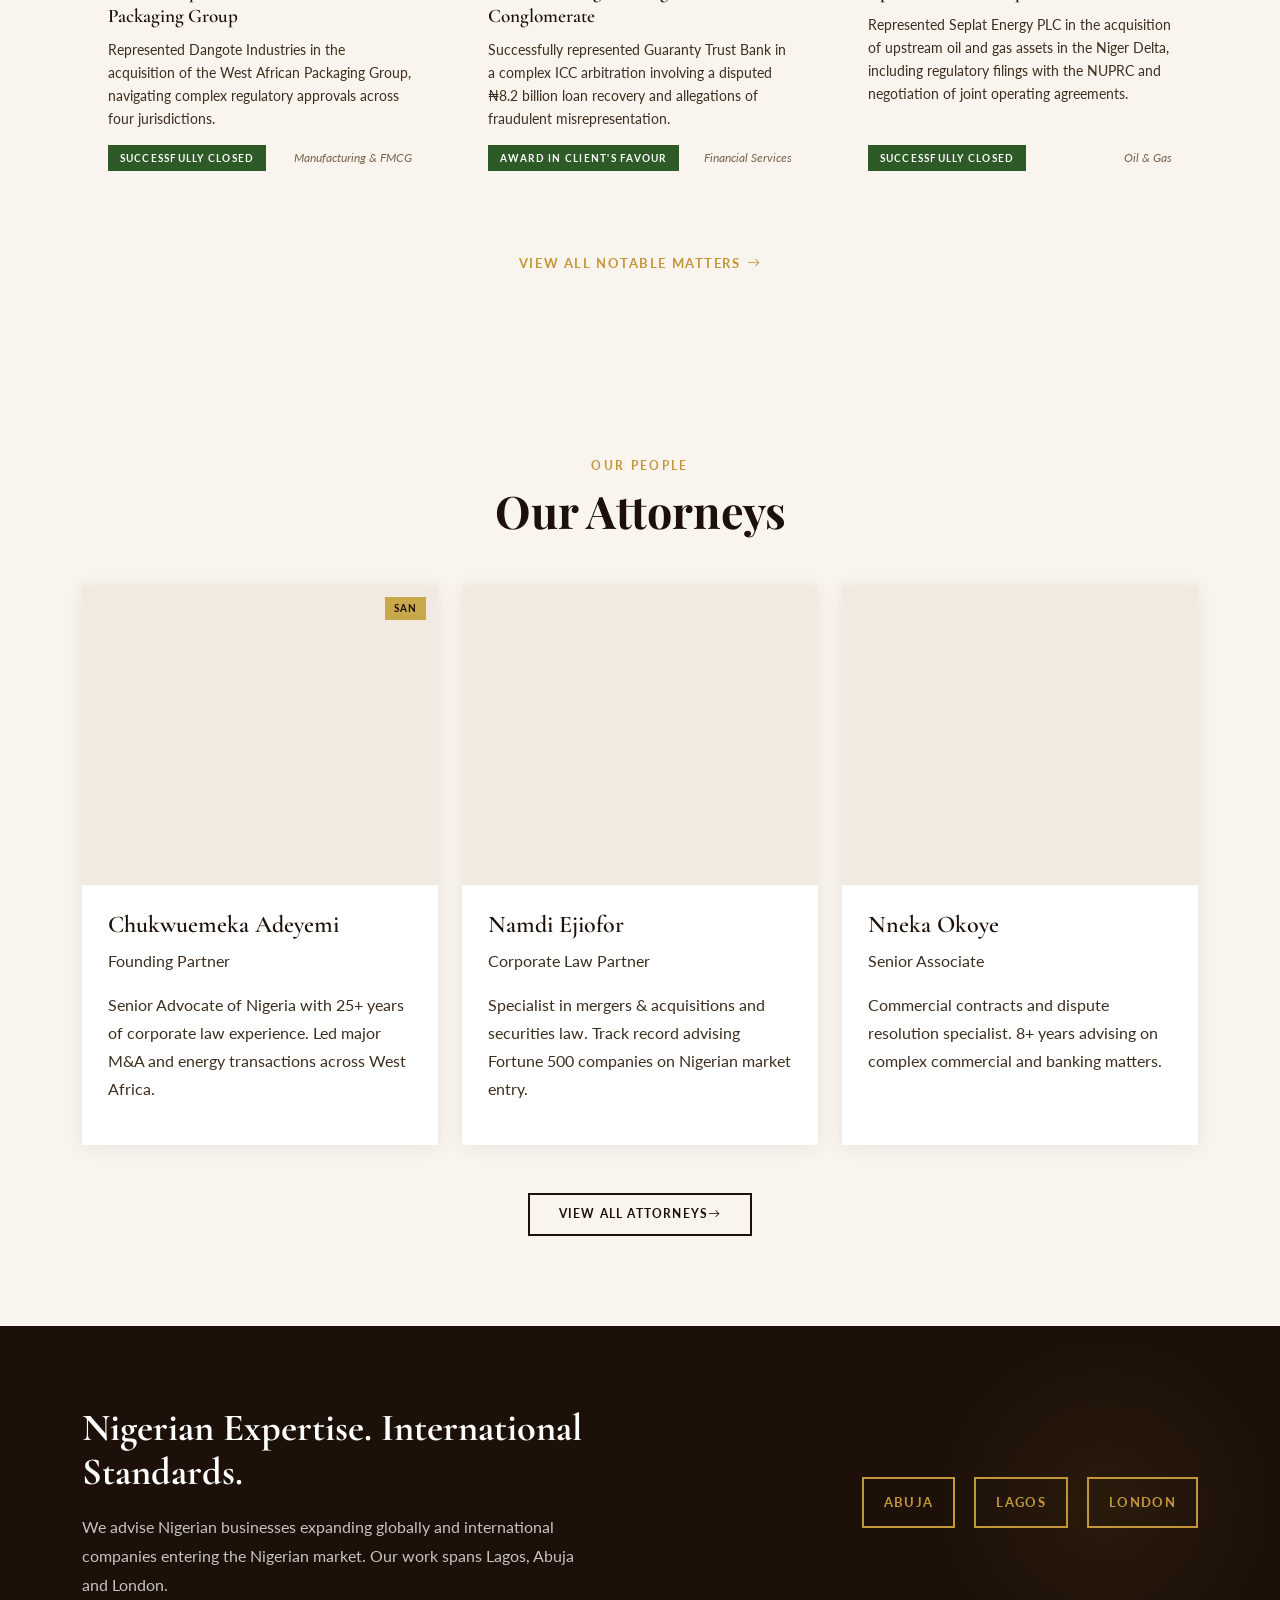
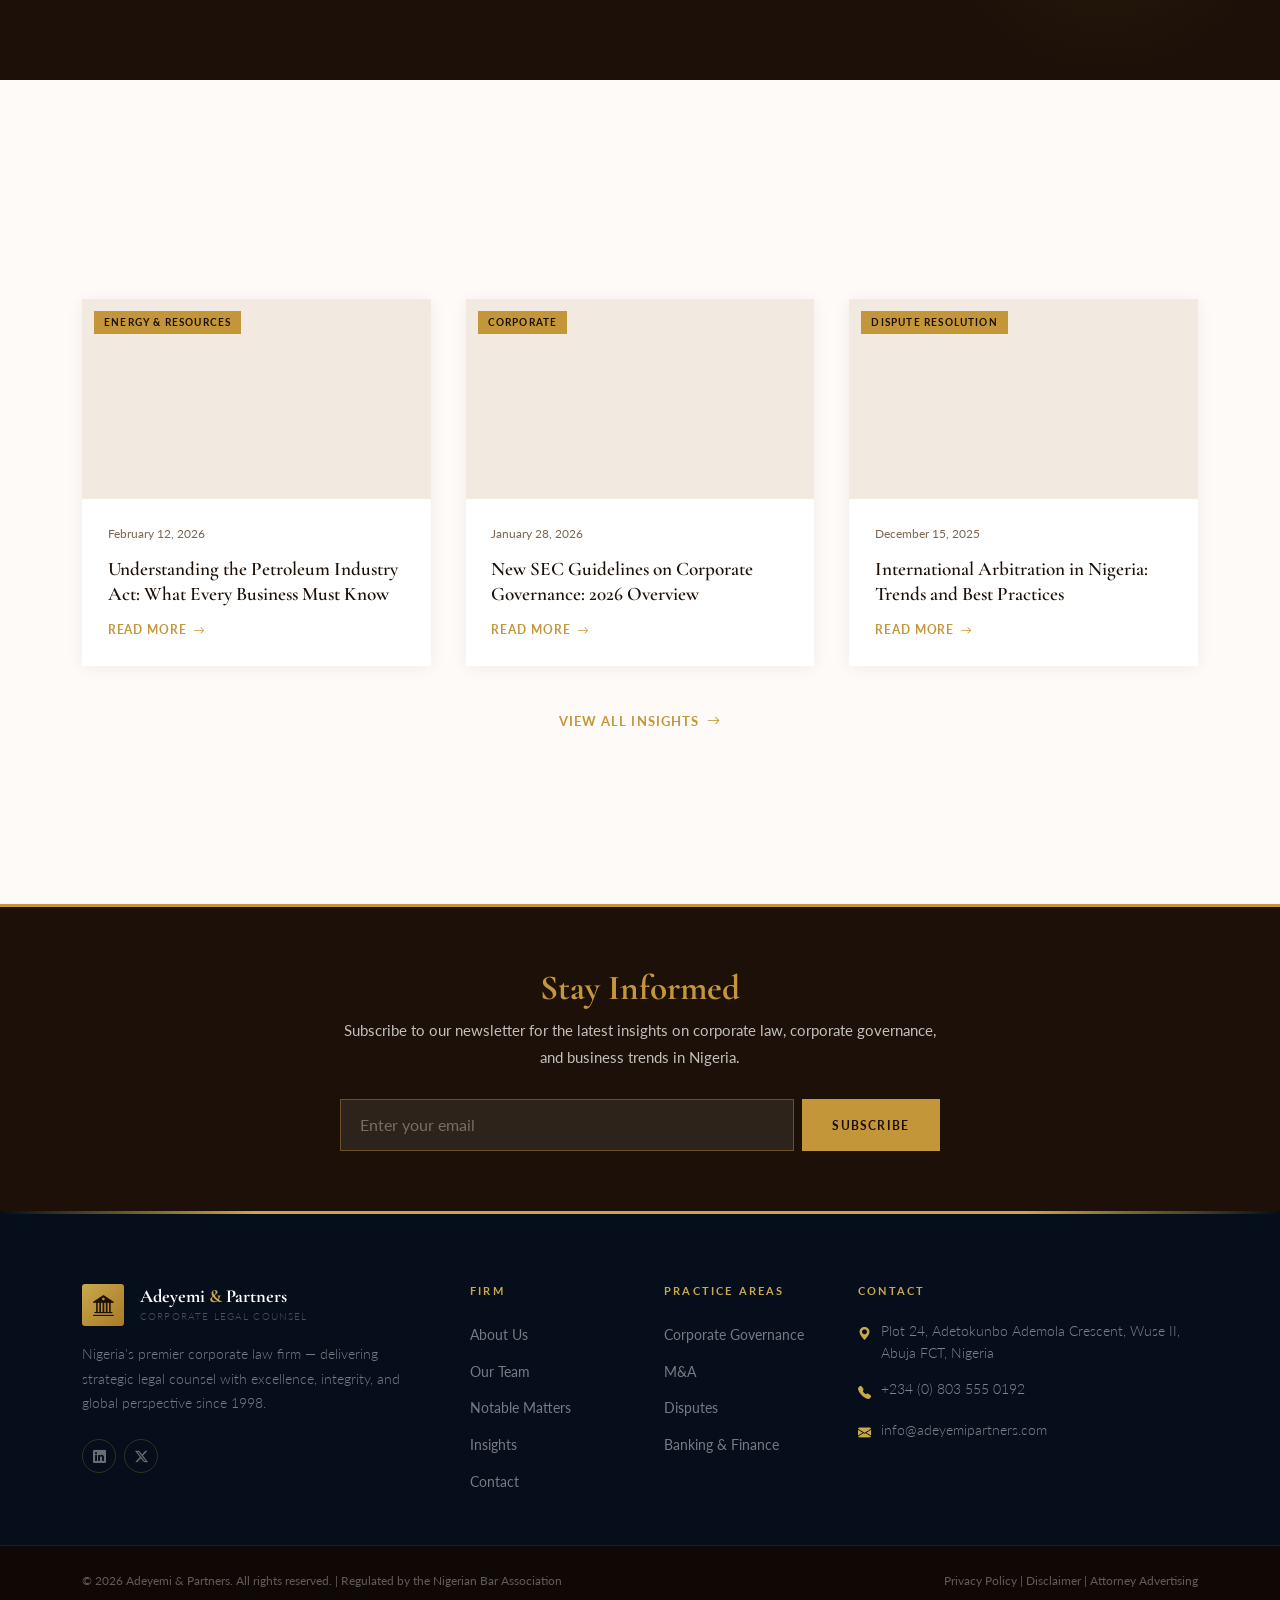
==== commit 8dcb8a30: "Mobile responsive fixes" ====
--- a/index.html
+++ b/index.html
@@ -432,13 +432,12 @@
       <div class="ap-global-reach-row">
         <div class="ap-global-reach-left">
           <h2>Nigerian Expertise. International Standards.</h2>
-          <p>We advise Nigerian businesses expanding globally and international companies entering the Nigerian market. Our work spans Lagos, Abuja, London and New York.</p>
+          <p>We advise Nigerian businesses expanding globally and international companies entering the Nigerian market. Our work spans Lagos, Abuja and London.</p>
         </div>
         <div class="ap-global-reach-right">
           <span class="ap-location-tag">Abuja</span>
           <span class="ap-location-tag">Lagos</span>
           <span class="ap-location-tag">London</span>
-          <span class="ap-location-tag">New York</span>
         </div>
       </div>
     </div>
--- a/css/style.css
+++ b/css/style.css
@@ -4661,7 +4661,7 @@
   }
 
   .ap-location-tag {
-    flex: 1 1 calc(50% - 0.6rem);
+    flex: 0 0 calc(50% - 0.6rem);
   }
 
   .ap-newsletter-form {
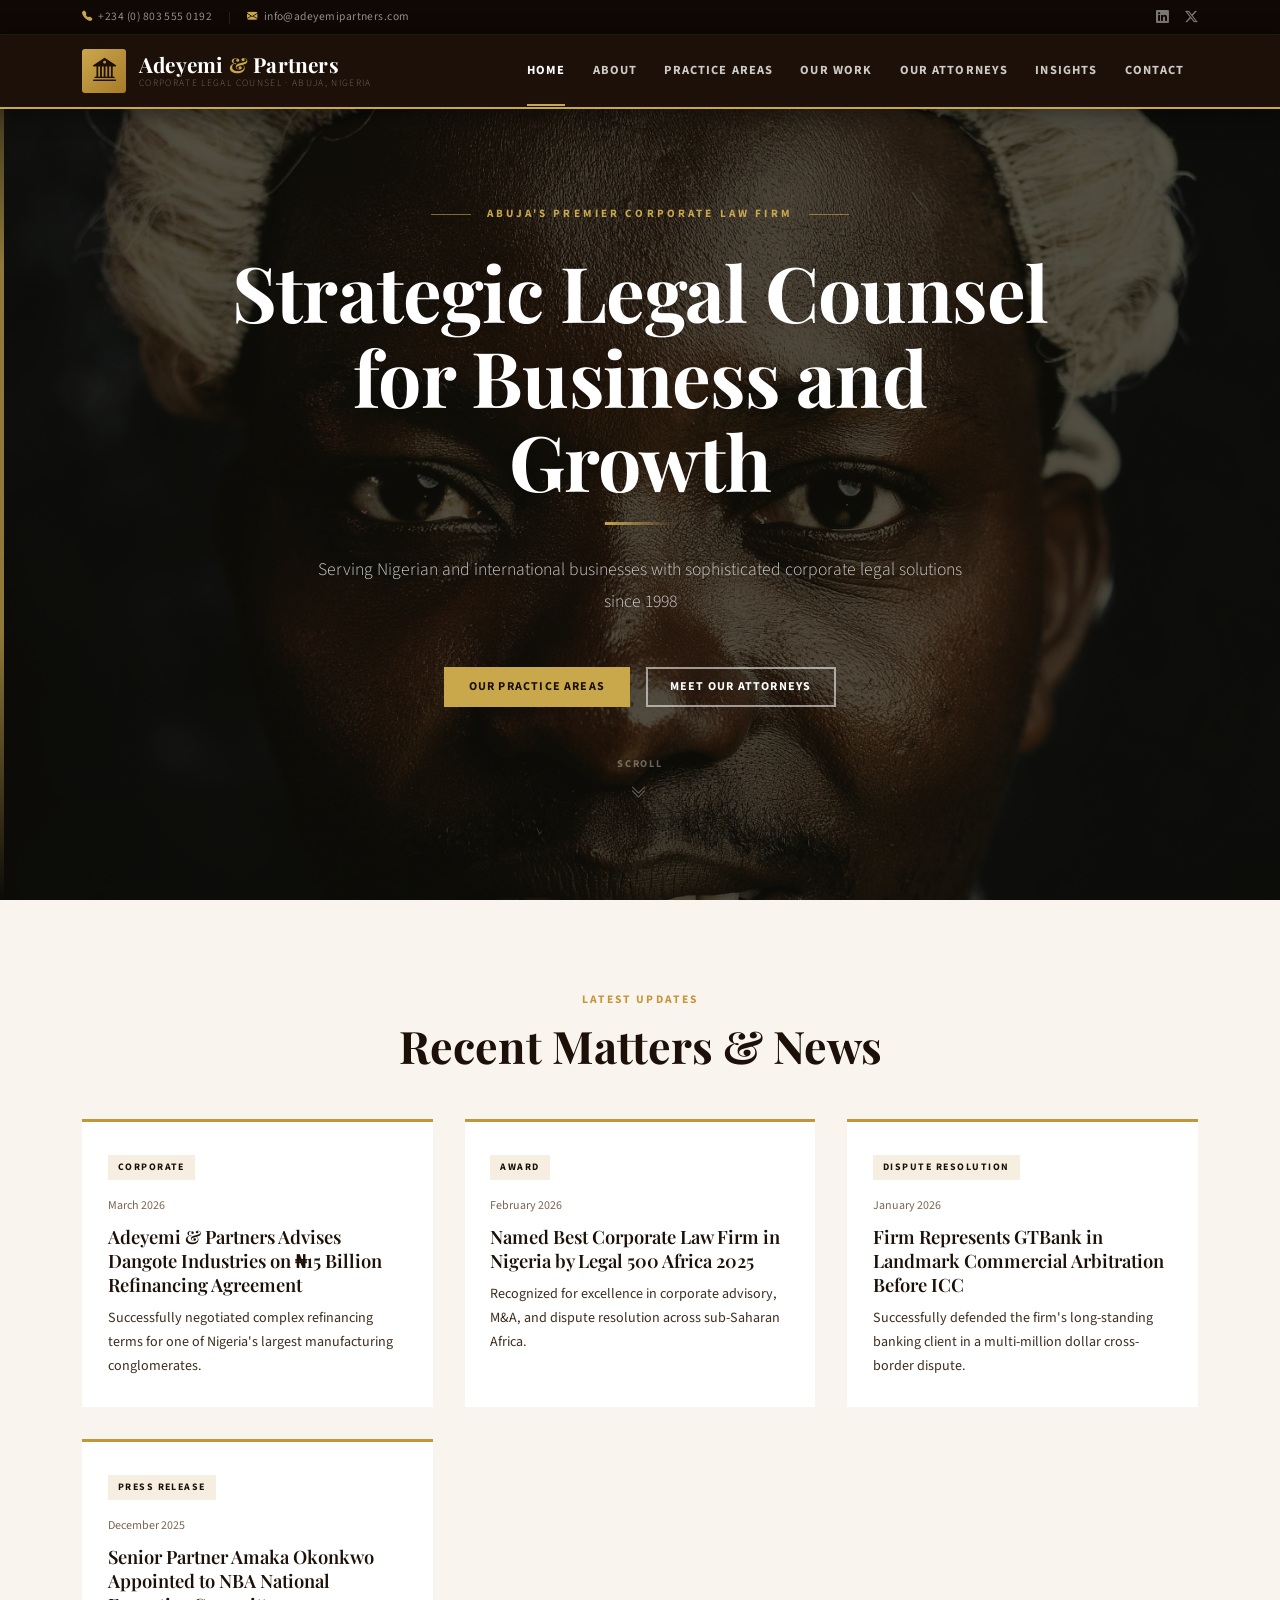
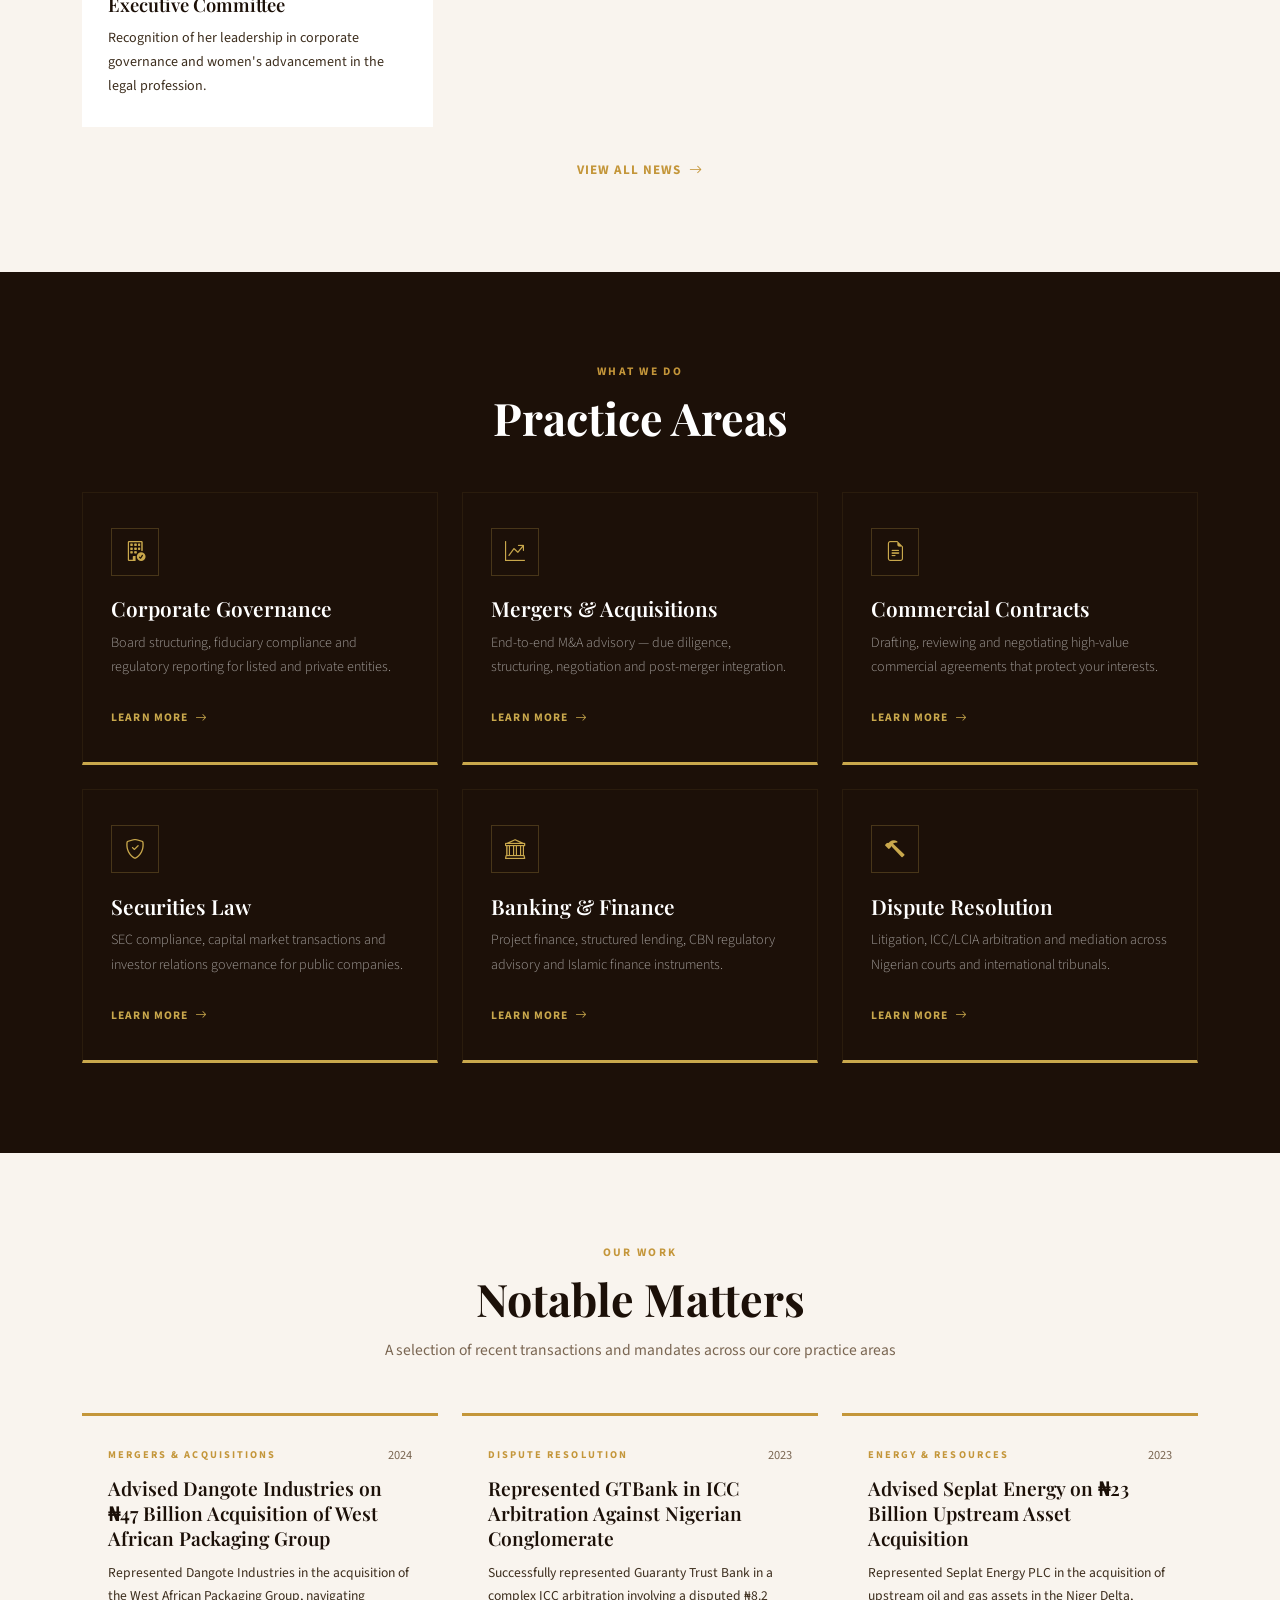
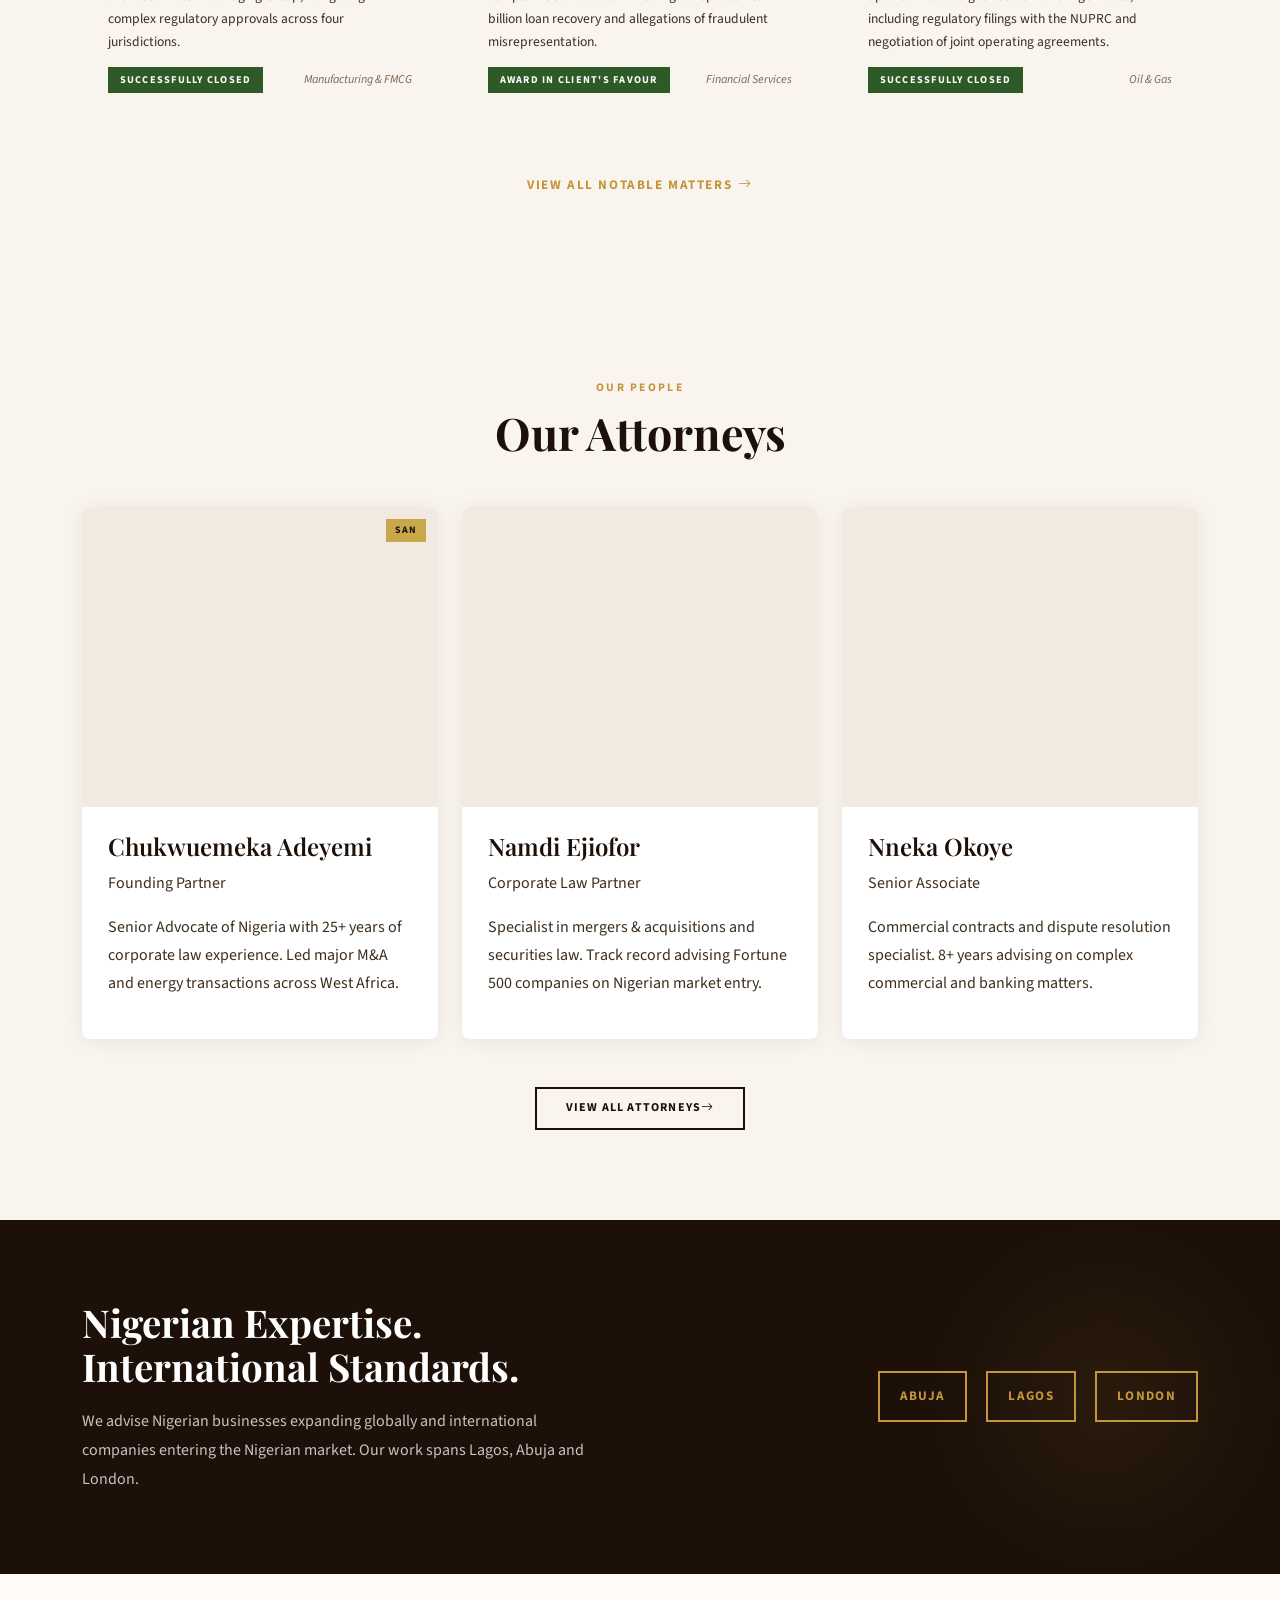
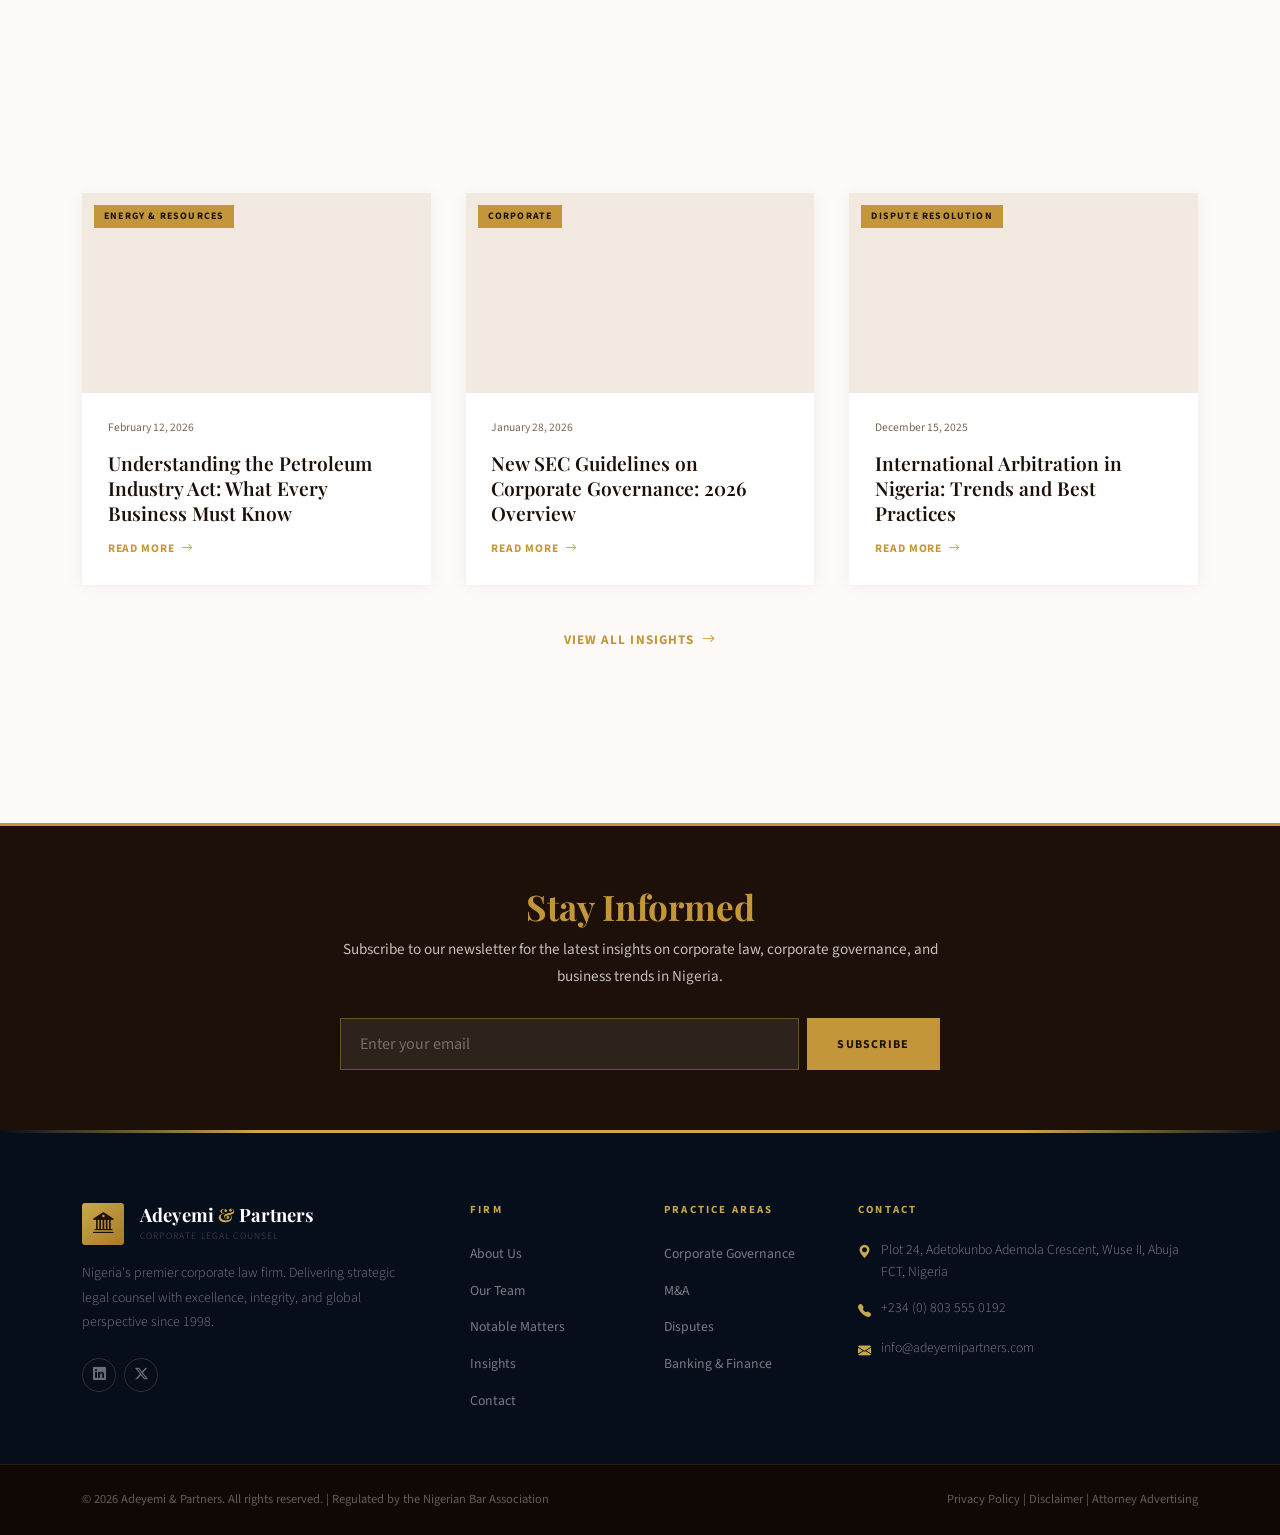
==== commit 20450138: "UI fixes" ====
--- a/index.html
+++ b/index.html
@@ -16,7 +16,7 @@
   <!-- Google Fonts -->
   <link rel="preconnect" href="https://fonts.googleapis.com" />
   <link rel="preconnect" href="https://fonts.gstatic.com" crossorigin />
-  <link href="https://fonts.googleapis.com/css2?family=Cormorant+Garamond:ital,wght@0,400;0,500;0,600;0,700;1,400&family=EB+Garamond:ital@0;1&family=Lato:wght@300;400;700&family=Playfair+Display:wght@400;700;900&display=swap" rel="stylesheet" />
+  <link href="https://fonts.googleapis.com/css2?family=Playfair+Display:ital,wght@0,400;0,500;0,600;0,700;1,400&family=Source+Sans+3:wght@300;400;500;600&display=swap" rel="stylesheet" />
 
   <!-- Bootstrap 5 -->
   <link href="https://cdn.jsdelivr.net/npm/bootstrap@5.3.3/dist/css/bootstrap.min.css" rel="stylesheet" integrity="sha384-QWTKZyjpPEjISv5WaRU9OFeRpok6YctnYmDr5pNlyT2bRjXh0JMhjY6hW+ALEwIH" crossorigin="anonymous" />
@@ -106,9 +106,6 @@
             <li class="nav-item">
               <a class="nav-link ap-nav-link" href="contact.html">Contact</a>
             </li>
-            <li class="nav-item ms-lg-3 mt-3 mt-lg-0">
-              <a class="btn ap-hero-btn-gold px-4" href="contact.html">Request a Consultation</a>
-            </li>
           </ul>
         </div>
 
@@ -541,7 +538,7 @@
                 <p class="ap-footer-firm-sub mb-0">Corporate Legal Counsel</p>
               </div>
             </div>
-            <p class="ap-footer-blurb">Nigeria's premier corporate law firm — delivering strategic legal counsel with excellence, integrity, and global perspective since 1998.</p>
+            <p class="ap-footer-blurb">Nigeria's premier corporate law firm. Delivering strategic legal counsel with excellence, integrity, and global perspective since 1998.</p>
             <div class="d-flex gap-2 mt-4">
               <a href="#" class="ap-footer-social-link" aria-label="LinkedIn"><i class="bi bi-linkedin"></i></a>
               <a href="#" class="ap-footer-social-link" aria-label="Twitter/X"><i class="bi bi-twitter-x"></i></a>
--- a/css/style.css
+++ b/css/style.css
@@ -35,9 +35,9 @@
   --ap-topbar-bg:   #0f0804;
 
   /* Typography */
-  --font-heading:  'Cormorant Garamond', Georgia, serif;
-  --font-body:     'Lato', Arial, sans-serif;
-  --font-quote:    'EB Garamond', Georgia, serif;
+  --font-heading:  'Playfair Display', Georgia, serif;
+  --font-body:     'Source Sans 3', Arial, sans-serif;
+  --font-quote:    'Playfair Display', Georgia, serif;
   --font-display:  'Playfair Display', Georgia, serif;
 }
 
@@ -415,7 +415,7 @@
   opacity: 0.6;
 }
 
-/* Main heading — Playfair Display */
+/* Main heading — EB Garamond */
 .ap-hero-v2-title {
   font-family: var(--font-display);
   font-size: clamp(2.6rem, 6vw, 5rem);
@@ -1777,7 +1777,7 @@
   color: var(--ap-navy);
 }
 
-.ap-team-body { padding: 1.6rem 1.5rem 1.8rem; }
+.ap-team-body { padding: 1.6rem 1.5rem 1.8rem; margin-top: 0; border-top: none; border-radius: 0 0 8px 8px; }
 
 .ap-team-accent {
   width: 36px;
@@ -2419,6 +2419,7 @@
 .ap-atty-card {
   background-color: #ffffff;
   overflow: hidden;
+  border-radius: 8px;
   box-shadow: 0 2px 20px rgba(28, 16, 8, 0.07);
   transition: box-shadow 0.28s, transform 0.28s;
   display: flex;
@@ -2437,6 +2438,8 @@
   height: 300px;
   background-color: var(--ap-cream);
   flex-shrink: 0;
+  margin-bottom: 0;
+  border-radius: 8px 8px 0 0;
 }
 
 .ap-atty-img {
@@ -2501,11 +2504,24 @@
   padding: 3px 9px;
 }
 
+.ap-atty-info {
+  padding: 1.6rem 1.75rem 1.8rem;
+  flex: 1;
+  display: flex;
+  flex-direction: column;
+  margin-top: 0;
+  border-top: none;
+  border-radius: 0 0 8px 8px;
+}
+
 .ap-atty-body {
   padding: 1.6rem 1.75rem 1.8rem;
   flex: 1;
   display: flex;
   flex-direction: column;
+  margin-top: 0;
+  border-top: none;
+  border-radius: 0 0 8px 8px;
 }
 
 .ap-atty-accent {
@@ -5125,6 +5141,33 @@
   .ap-news-excerpt { font-size: 0.77rem; line-height: 1.5; }
 }
 
+/* ── Homepage attorneys: 2 columns on mobile, left-aligned ── */
+@media (max-width: 767.98px) {
+  #attorneys .col-md-6 { width: 50%; }
+  #attorneys .row { justify-content: flex-start !important; }
+}
+
+/* ── About page: Our Story image — constrained on mobile ── */
+@media (max-width: 767.98px) {
+  .ap-img-frame {
+    position: relative;
+    height: 0;
+    padding-bottom: 75%;
+    max-width: 280px;
+    width: 100%;
+    margin: 24px auto 0;
+  }
+  .ap-img-frame img {
+    position: absolute;
+    top: 0;
+    left: 0;
+    width: 100% !important;
+    height: 100% !important;
+    min-height: 0 !important;
+    object-fit: cover;
+  }
+}
+
 /* Insight cards: tighten image and body at 575px */
 @media (max-width: 575.98px) {
   .ap-insight-card-img { height: 110px; }
